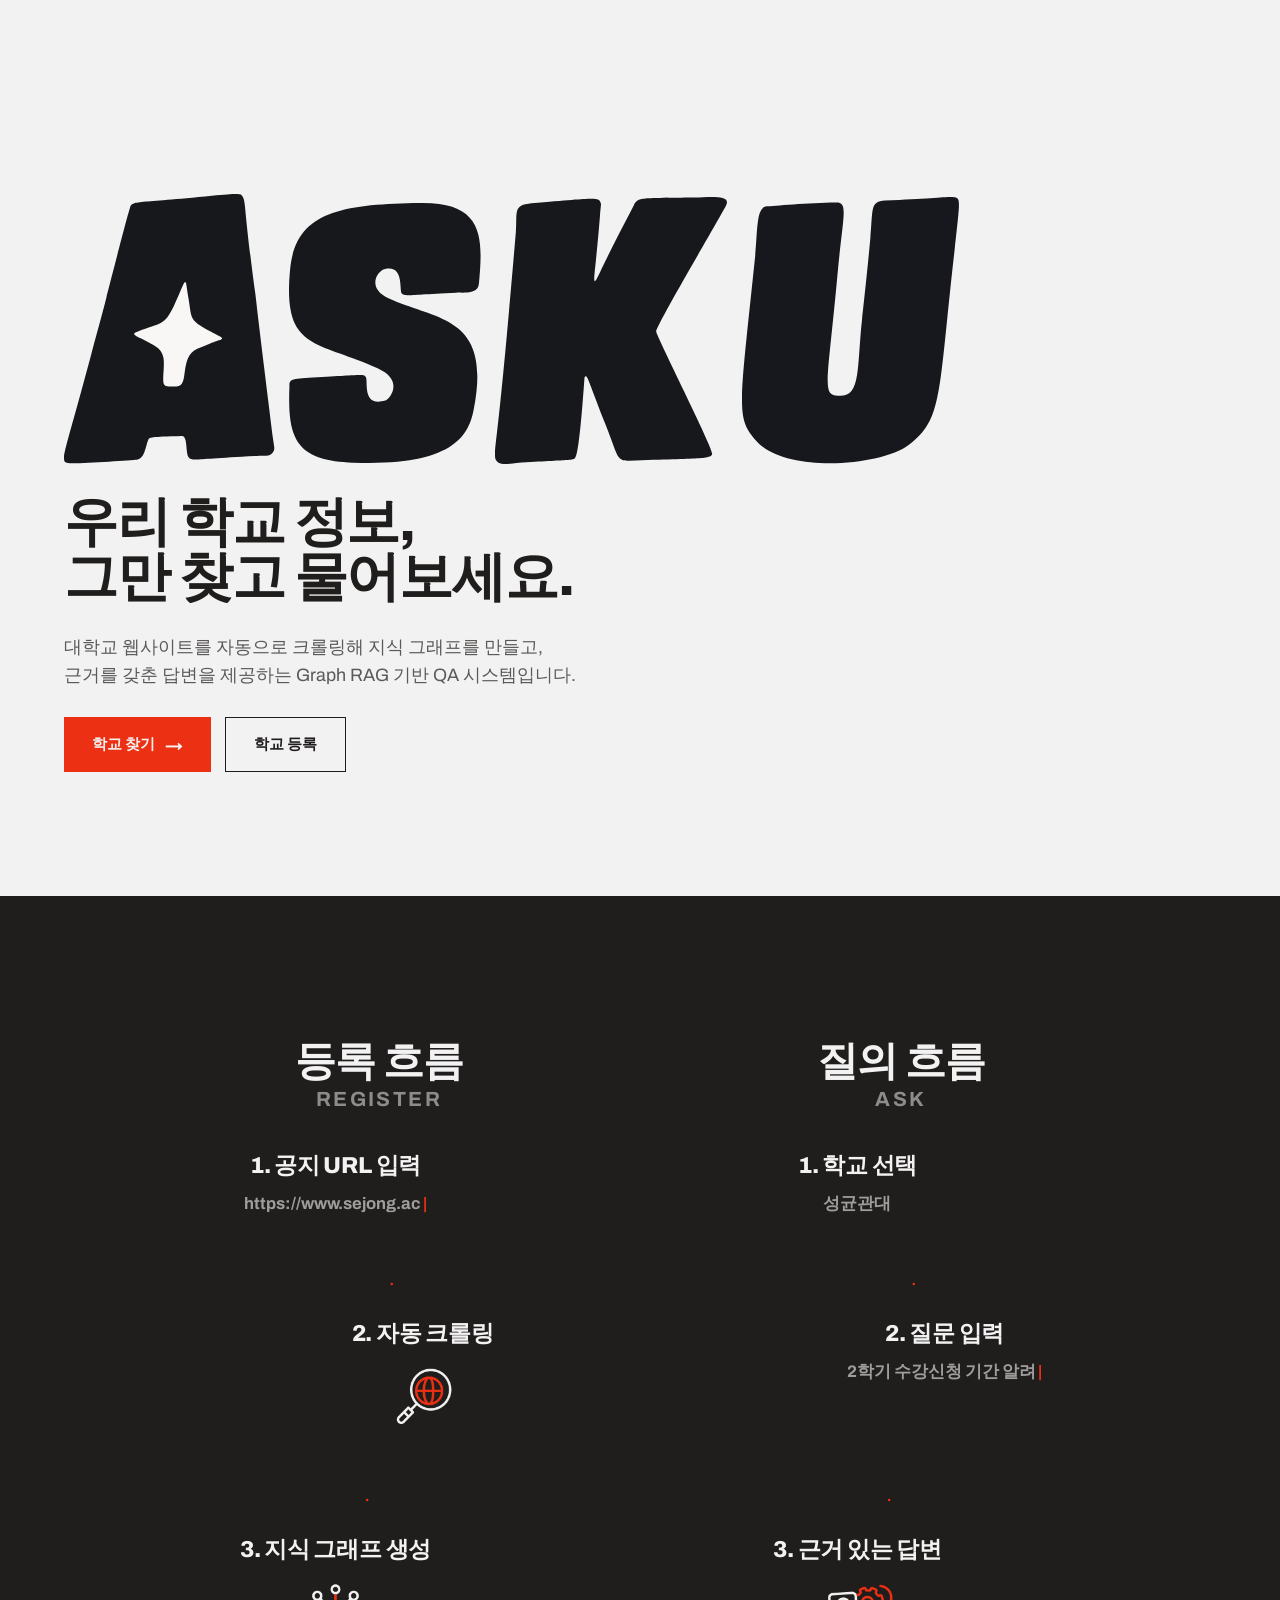
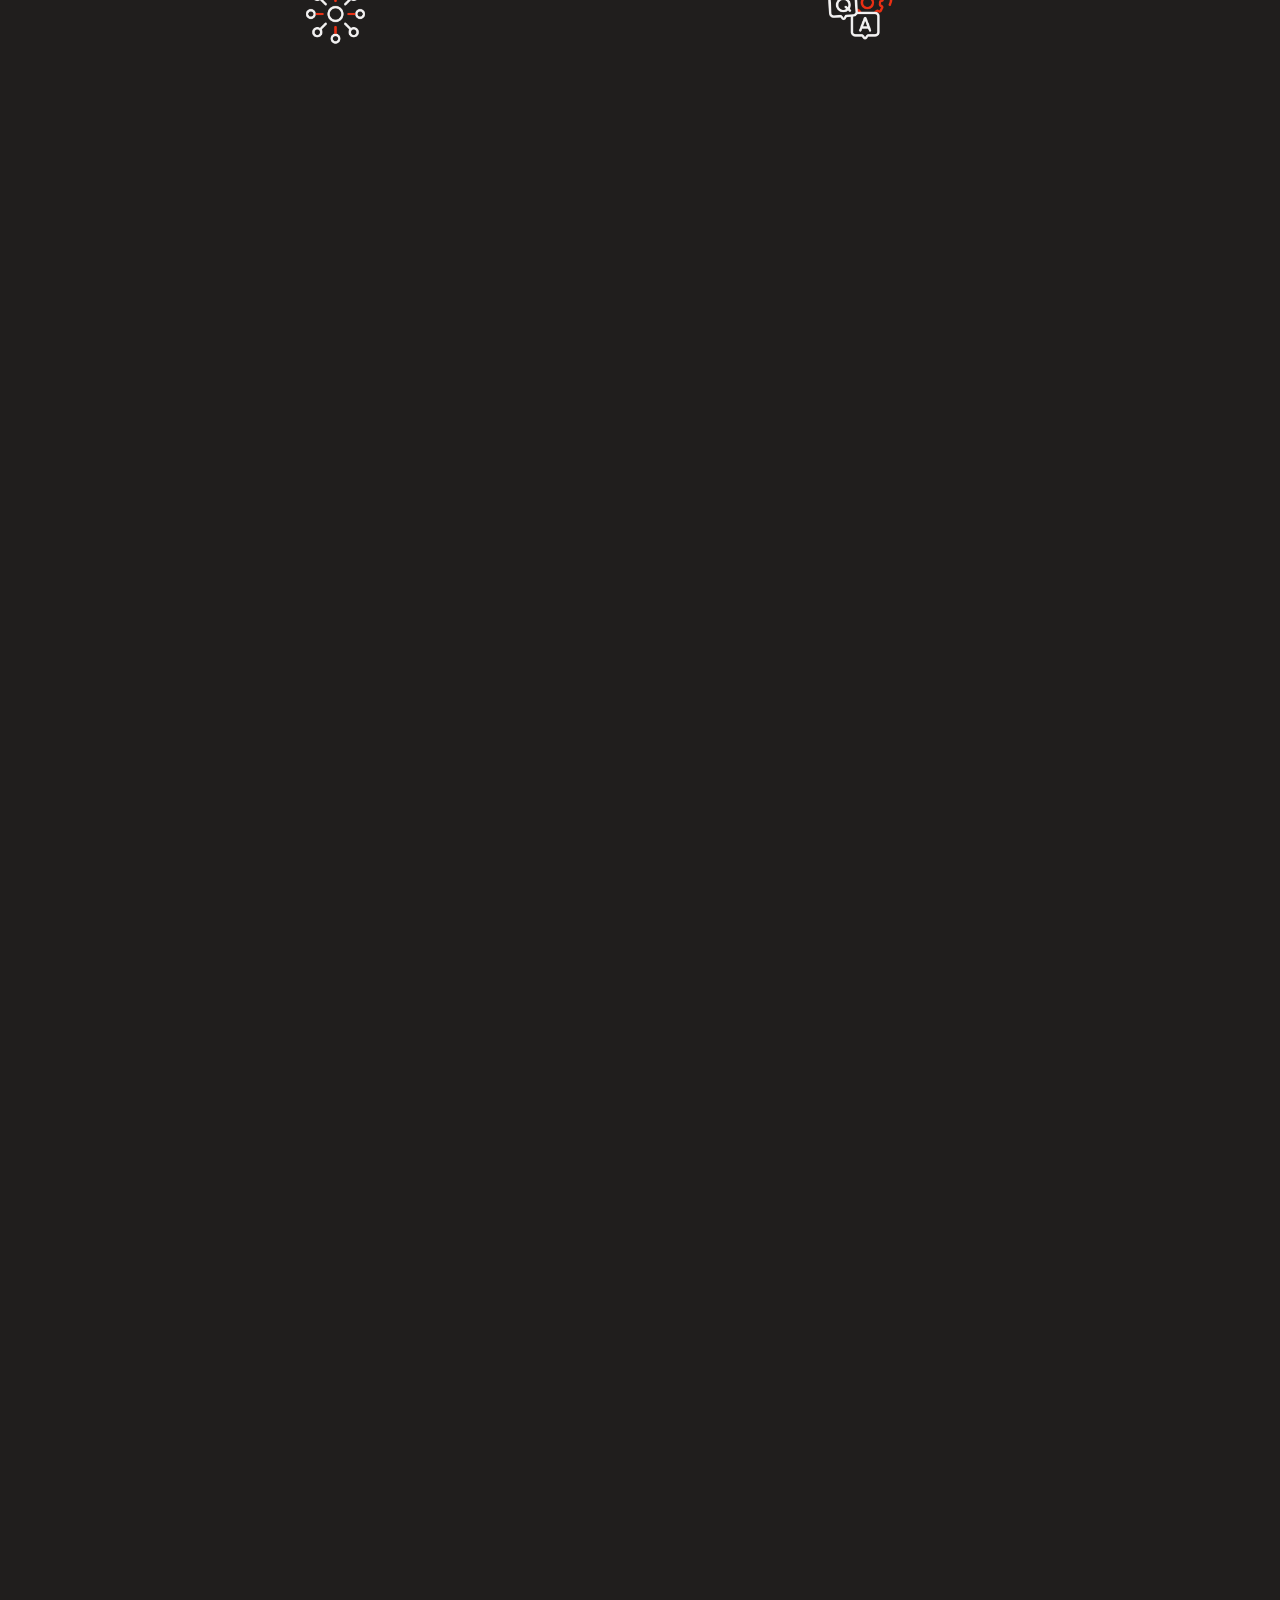
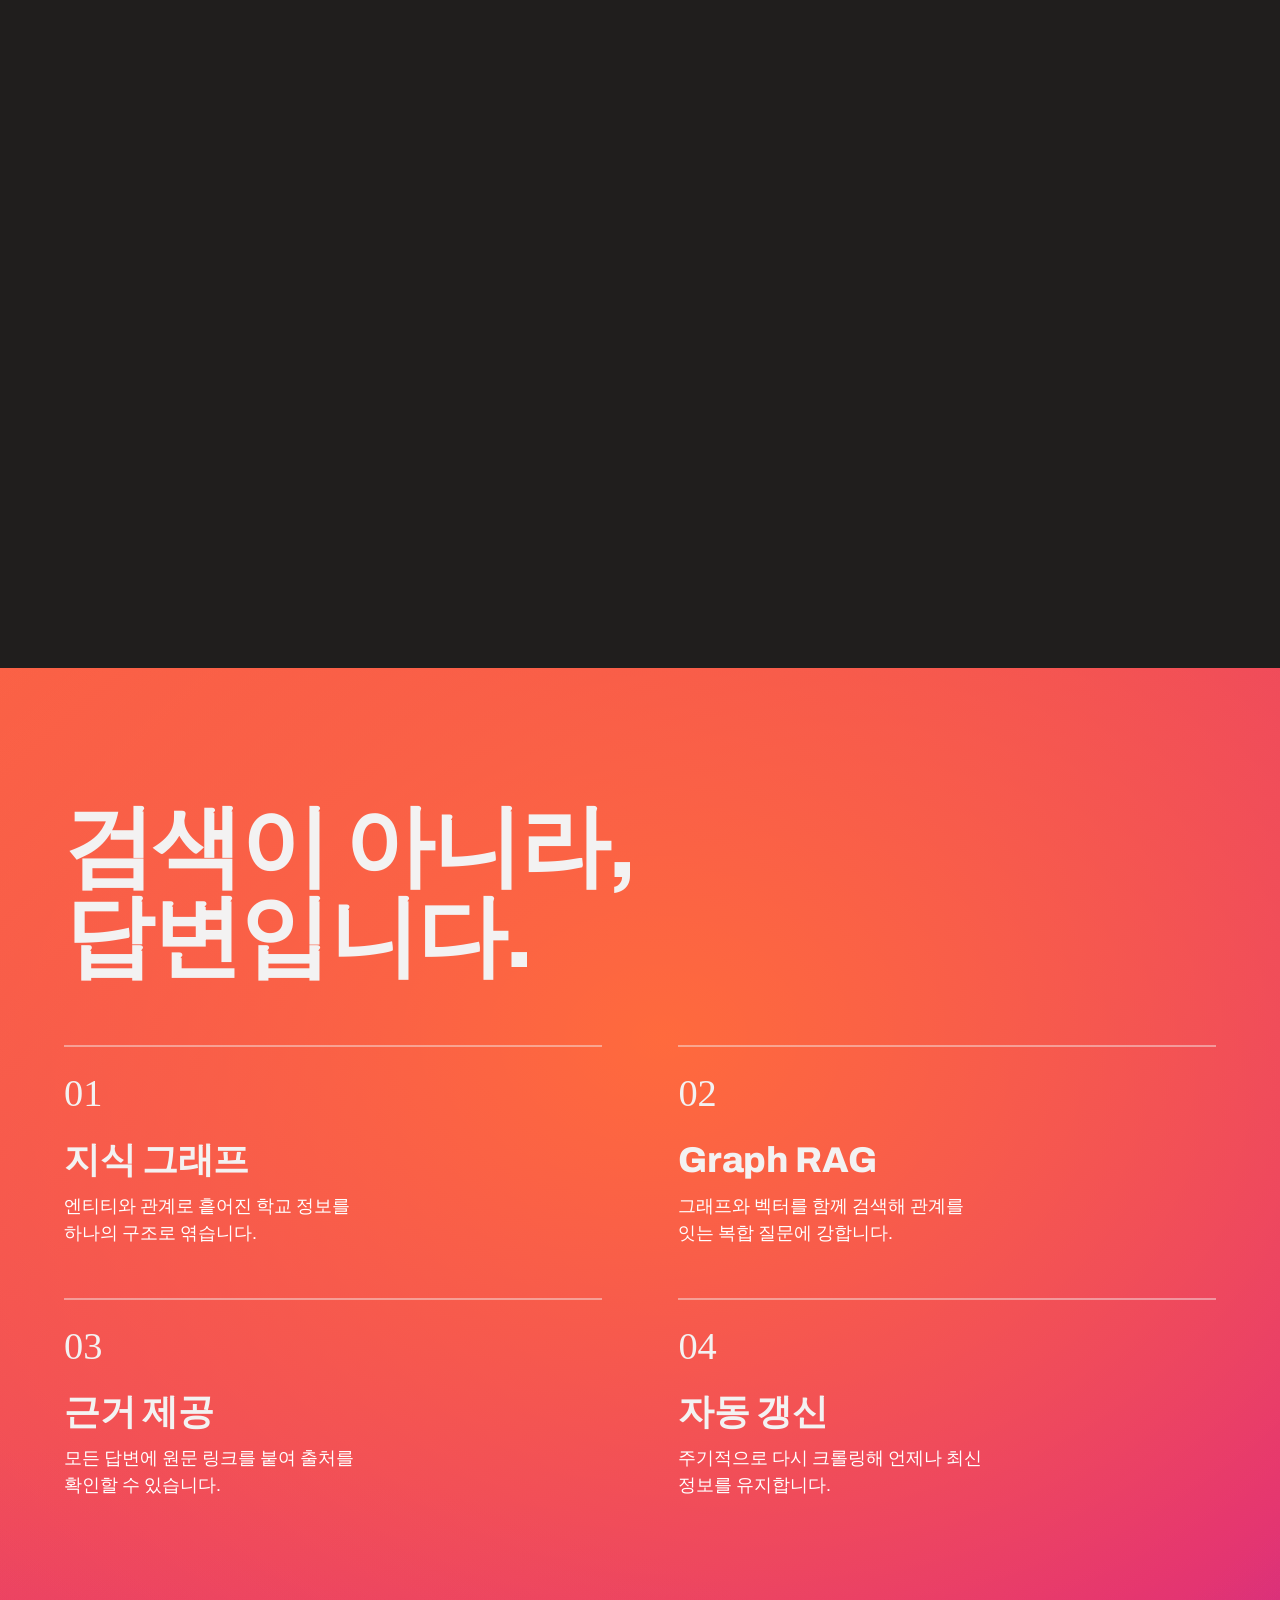
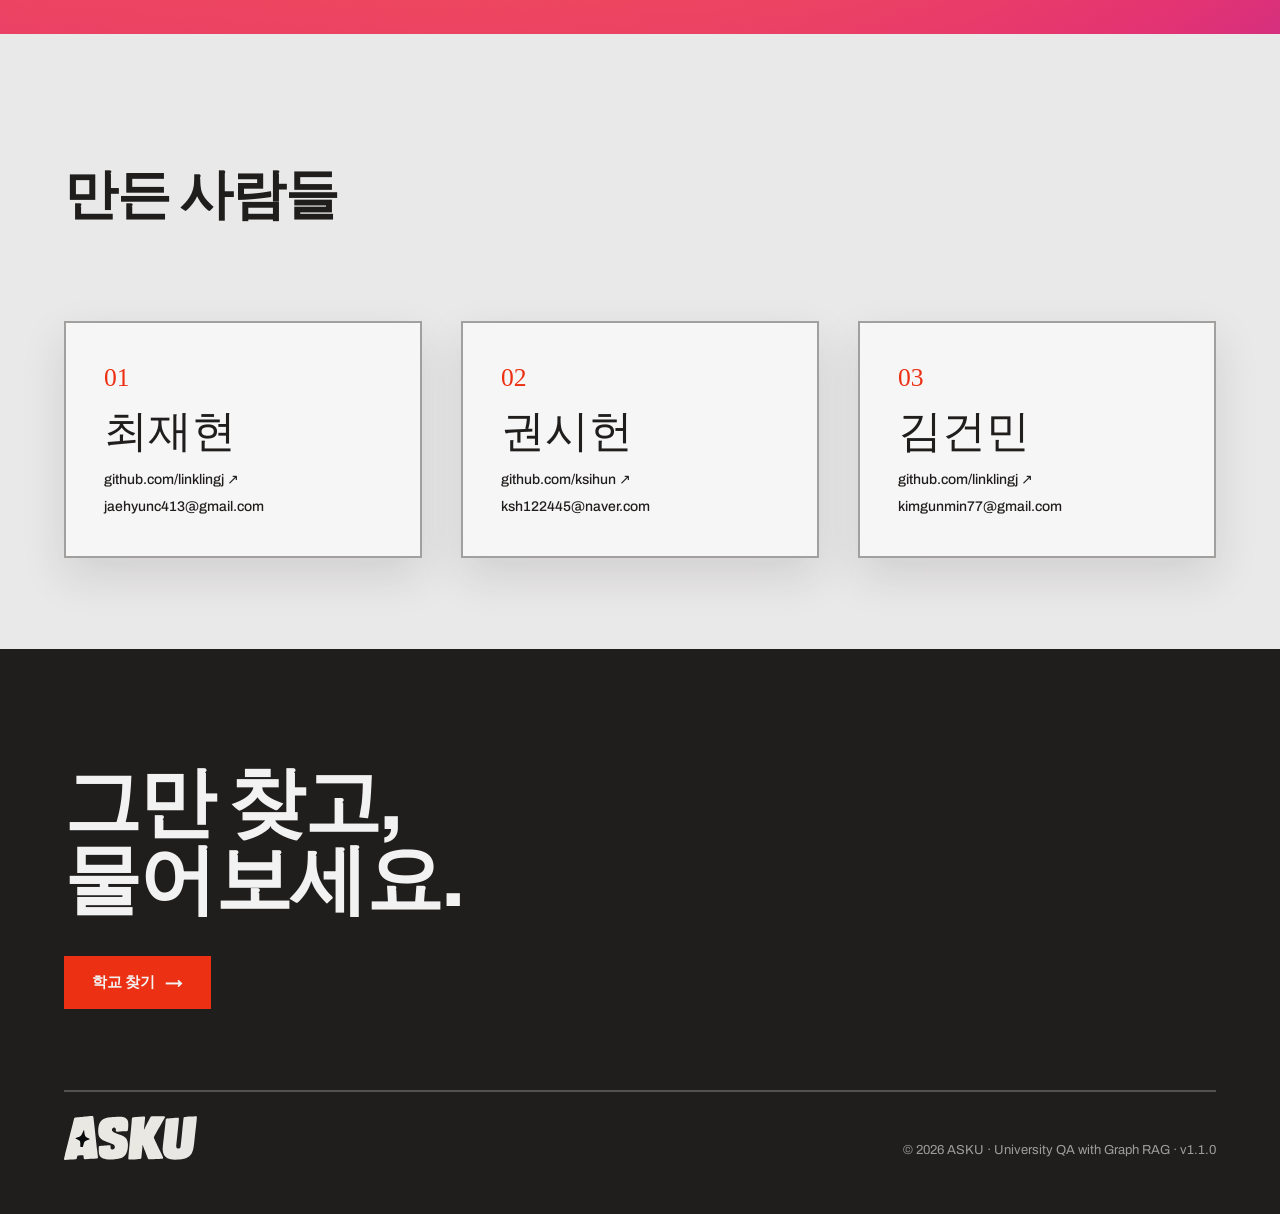
==== frontend/src/index.html @ 9ec3c877 "chore: footer에 버전 정보 추가" ====
<!doctype html>
<html lang="ko">
<head>
<meta charset="utf-8">
<meta name="viewport" content="width=device-width, initial-scale=1">
<title>ASKU — 우리 학교 정보, 그만 찾고 물어보세요</title>
<link rel="icon" type="image/svg+xml" href="assets/logo_A.svg">
<link rel="stylesheet" href="_ds/modernist-c94de0c9-726d-442a-9bb3-d3b24f39b8cb/styles.css">
<script src="api.js"></script>
<style>
@font-face { font-family:"Hostero"; src:url("uploads/HosteroRegular-e9RAe.ttf") format("truetype"); font-display:swap; }
body { margin:0; background:#f3f2f2; }
a { color:var(--asku-accent,#ec3013); text-decoration:none; }
a:hover { color:var(--asku-accent,#ec3013); }
/* overflow-x:hidden 은 스크롤 컨테이너를 만들어 흐름 섹션의 position:sticky 를 깨뜨린다 → clip 사용 */
#asku-root { --asku-accent:#ec3013; font-family:var(--font-body); overflow-x:clip; }
[data-navbar]{ color:#201e1d; transition:color .5s cubic-bezier(.16,1,.3,1); }
[data-navbar][data-theme="light"]{ color:#f3f2f2; }
[data-reveal]{ opacity:0; transform:translateY(40px); transition:opacity .95s cubic-bezier(.16,1,.3,1), transform .95s cubic-bezier(.16,1,.3,1); }
[data-reveal].vis{ opacity:1; transform:none; }
.rise{ display:inline-block; transform:translateY(118%); transition:transform 1.05s cubic-bezier(.16,1,.3,1); }
.rise.vis{ transform:translateY(0); }
/* 히어로 인트로: 로고 글자가 크게 튀어 오르고(overshoot), 다 오른 뒤에야 나머지가 순서대로 나온다.
   padding/margin 은 overshoot 로 위로 튀는 만큼의 여유 — 없으면 윗부분이 잘린다. */
.hero-letter{ display:inline-flex; overflow:hidden; vertical-align:bottom; padding-top:26px; margin-top:-26px; }
.hero-logo .rise{ transform:translateY(132%); transition-duration:1.25s; transition-timing-function:cubic-bezier(.2,1.3,.32,1); }
.hero-logo .rise.vis{ transform:none; } /* .rise.vis 와 특이도가 같아 이 쪽에도 도착 상태를 적어 줘야 한다 */
.hero-line{ display:block; overflow:hidden; white-space:pre; }
.hero-line .rise{ transition-duration:.5s; }
.nav-fade{ opacity:0; transition:opacity .7s ease, color .5s cubic-bezier(.16,1,.3,1); }
.nav-fade.in{ opacity:1; }
/* 로고 글자 SVG: 원본은 밑선이 맞춰진 상태로 잘려 있어, 높이만 원본 비율(--lh/235)대로 주면 정렬이 그대로 산다. */
/* 네 글자 가로합 ≈ 높이×3.24 라, 좁은 화면에선 하한(88px)이 아니라 24vw 가 이기게 둬야 가로가 안 넘친다. */
.hero-logo{ --logo-h:clamp(64px,min(24vw,30vh),340px); }
.hero-logo img{ display:block; width:auto; height:calc(var(--logo-h) * var(--lh) / 235); }
/* 어두운 배경(네비 light 테마·푸터) 위에서는 잉크색을 반전시켜 쓴다. */
[data-navbar][data-theme="light"] .logo-ink, .logo-ink[data-invert]{ filter:invert(1); }

/* ── 사용 흐름(핀 고정 + 순차 등장) ───────────────────────────────────── */
#flow{ position:relative; background:#201e1d; color:#f3f2f2; }
.flow-pin{ position:sticky; top:0; min-height:100svh; display:flex; align-items:center; justify-content:center;
  padding:clamp(70px,10vh,110px) clamp(20px,5vw,72px); }
/* 2열 × 6행: 좌우 단계가 같은 행을 공유해 라벨·화살표 높이가 자동으로 맞는다. */
.flow-grid{ --sx:clamp(16px,3.4vw,54px); /* S 자 좌우 진폭 */
  width:100%; max-width:980px; display:grid; grid-template-columns:1fr 1fr;
  column-gap:clamp(24px,5vw,80px); row-gap:clamp(10px,1.8vh,20px); justify-items:center; align-items:center; }
.flow-head{ margin:0 0 clamp(14px,2.4vh,28px); font-family:var(--font-heading); font-weight:800; letter-spacing:-.02em;
  line-height:1.08; font-size:clamp(24px,3.2vw,42px); text-align:center; }
.flow-head span{ display:block; margin-top:4px; font-size:.5em; font-weight:700; letter-spacing:.12em; text-transform:uppercase;
  color:color-mix(in srgb,#f3f2f2 52%,transparent); }
/* align-self:start — 같은 행의 좌우 단계가 아이콘 높이 차이와 무관하게 라벨 줄부터 맞도록.
   좌·우로 번갈아 밀어 흐름이 S 자를 그리게 한다(translate 속성이라 등장 애니메이션의 transform 과 안 겹침). */
.flow-step{ align-self:start; display:flex; flex-direction:column; align-items:center; text-align:center; gap:8px; }
.flow-step[data-x="-"]{ translate:calc(-1 * var(--sx)) 0; }
.flow-step[data-x="+"]{ translate:var(--sx) 0; }
.flow-arrow.back{ scale:-1 1; } /* 되돌아오는 구간은 곡선을 좌우 반전 */
.flow-label{ font-family:var(--font-heading); font-weight:800; letter-spacing:-.01em; font-size:clamp(16px,1.8vw,24px); }
.flow-demo{ min-height:1.7em; font-size:clamp(13px,1.3vw,17px); font-weight:700;
  color:color-mix(in srgb,#f3f2f2 60%,transparent); word-break:break-all; }
/* 타이핑 캐럿 — 타이핑이 끝나면 .done 으로 멈춘다. */
.type::after{ content:"|"; margin-left:2px; color:var(--asku-accent,#ec3013); animation:caret 1s step-end infinite; }
.type.done::after{ content:none; }
@keyframes caret{ 50%{ opacity:0; } }
.flow-icon{ display:block; width:clamp(56px,6vw,84px); height:auto; }
.flow-arrow{ width:clamp(30px,3.2vw,44px); height:auto; }
.flow-arrow .draw{ stroke-dasharray:1; stroke-dashoffset:1; transition:stroke-dashoffset .7s cubic-bezier(.65,0,.35,1); }
.flow-arrow.on .draw{ stroke-dashoffset:0; }
#flow [data-seq]{ opacity:0; transform:translateY(20px); transition:opacity .5s cubic-bezier(.16,1,.3,1), transform .5s cubic-bezier(.16,1,.3,1); }
#flow [data-seq].on{ opacity:1; transform:none; }
#asku-root[data-grid="on"]::after{ content:""; position:fixed; inset:0; z-index:60; pointer-events:none; background:repeating-linear-gradient(90deg, transparent 0, transparent calc((100% - 11px) / 12), color-mix(in srgb, var(--asku-accent,#ec3013) 18%, transparent) calc((100% - 11px) / 12), color-mix(in srgb, var(--asku-accent,#ec3013) 18%, transparent) calc((100% - 11px) / 12 + 1px)); }
#asku-root a[href="register.html"]{ white-space:nowrap; }
/* "검색이 아니라, 답변입니다." — 문장 뜻대로 움직인다: 검색은 줄이 그어져 지워지고,
   답변은 흰 블록이 왼→오른쪽으로 쓸고 지나가며 그 자리를 강조색 글자로 바꾼다.
   트리거는 h2 의 [data-reveal].vis 를 그대로 쓴다(JS 추가 없음). */
.why-strike{ position:relative; display:inline-block; transition:opacity .5s ease .3s; }
.why-strike::after{ content:""; position:absolute; left:-.05em; right:-.05em; top:.55em; height:.07em; background:currentColor; transform:scaleX(0); transform-origin:left; transition:transform .5s cubic-bezier(.16,1,.3,1) .3s; }
[data-reveal].vis .why-strike{ opacity:.42; }
[data-reveal].vis .why-strike::after{ transform:scaleX(1); }
/* ::before 는 원래 글자를 덮는 흰 블록, ::after 는 그 위에 같은 글자를 강조색으로 다시 그린 층.
   둘의 진행을 맞춰야 블록이 지나간 만큼만 색이 바뀐 것처럼 보인다. */
.why-hl{ position:relative; display:inline-block; }
.why-hl::before{ content:""; position:absolute; inset:-.05em -.1em; background:#f3f2f2; transform:scaleX(0); transform-origin:left; transition:transform .6s cubic-bezier(.16,1,.3,1) .85s; }
.why-hl::after{ content:attr(data-word); position:absolute; left:0; top:0; color:var(--asku-accent,#ec3013); clip-path:inset(0 100% 0 0); transition:clip-path .6s cubic-bezier(.16,1,.3,1) .85s; }
[data-reveal].vis .why-hl::before{ transform:scaleX(1); }
[data-reveal].vis .why-hl::after{ clip-path:inset(0 -.1em 0 0); }
@keyframes whyDrift{ 0%{ background-position:0% 50%; } 100%{ background-position:100% 50%; } }
@keyframes marquee{ 0%{ transform:translateX(-50%); } 100%{ transform:translateX(0); } }
.mq-track:hover{ animation-play-state:paused; }
@keyframes devFloat{ 0%,100%{ transform:translateY(0); } 50%{ transform:translateY(-14px); } }
.dev-card{ animation:devFloat 6s ease-in-out infinite; will-change:transform; }
/* 카드는 이미 transform 으로 떠다니는 중이라(애니메이션이 트랜지션을 이긴다) 등장은 translate 속성으로 준다. */
.dev-card[data-reveal]{ transform:none; translate:0 44px; transition:opacity .8s cubic-bezier(.16,1,.3,1), translate .8s cubic-bezier(.16,1,.3,1); }
.dev-card[data-reveal].vis{ translate:0 0; }
.dev-card:nth-child(2){ animation-delay:-2s; }
.dev-card:nth-child(3){ animation-delay:-4s; }
@media (prefers-reduced-motion: reduce){ [data-reveal],.rise,#flow [data-seq]{ transition:none; opacity:1; transform:none; } .flow-arrow .draw{ transition:none; stroke-dashoffset:0; } .type::after{ animation:none; } .why-bg{ animation:none !important; } .mq-track{ animation:none !important; } .dev-card{ animation:none !important; } .why-strike,.why-strike::after,.why-hl::before,.why-hl::after{ transition:none; } }
@media (max-width:820px){ .feat-grid{ grid-template-columns:1fr !important; } .flow-grid{ grid-template-columns:1fr; } .flow-pin{ position:static; min-height:0; } }
@media (max-width:680px){ .dev-grid{ grid-template-columns:1fr !important; } }
</style>
</head>
<body>
<div id="asku-root" data-grid="off">

  <nav data-navbar data-theme="dark" class="nav-fade" style="position:sticky; top:0; z-index:50; display:flex; align-items:center; justify-content:space-between; padding:20px clamp(20px,5vw,72px); mix-blend-mode:normal;">
    <a href="#" style="display:flex; align-items:center; color:inherit;"><img class="logo-ink" src="assets/logo_full.svg" alt="ASKU" style="display:block; height:30px; width:auto;"></a>
    <div class="nav-links" style="display:flex; align-items:center; gap:clamp(16px,2vw,34px);">
      <a href="admin.html" style="color:inherit;font-weight:600;font-size:13px;">관리자 설정</a>
    </div>
  </nav>

  <section id="top" data-nav="dark" style="background:#f3f2f2; color:#201e1d; padding:clamp(24px,4vh,56px) clamp(20px,5vw,72px); min-height:calc(100svh - 74px); display:flex; flex-direction:column; justify-content:center;">
    <h1 class="hero-logo" aria-label="ASKU" style="margin:0; display:flex; align-items:flex-end; gap:clamp(6px,1.1vw,22px);">
      <span class="hero-letter"><img class="rise" src="assets/logo_A.svg" alt="" style="--lh:235; transition-delay:.12s"></span><span class="hero-letter"><img class="rise" src="assets/logo_S.svg" alt="" style="--lh:227; transition-delay:.42s"></span><span class="hero-letter"><img class="rise" src="assets/logo_K.svg" alt="" style="--lh:232; transition-delay:.72s"></span><span class="hero-letter"><img class="rise" src="assets/logo_U.svg" alt="" style="--lh:232; transition-delay:1.02s"></span>
    </h1>
    <div style="margin-top:clamp(20px,3.5vh,44px); font-family:var(--font-heading); font-weight:800; line-height:1.02; letter-spacing:-.02em; font-size:clamp(26px,min(5vw,6vh),60px);">
      <span class="hero-line"><span class="split">우리 학교 정보,</span></span>
      <span class="hero-line"><span class="split">그만 찾고 물어보세요.</span></span>
    </div>
    <p id="hero-desc" data-reveal style="max-width:54ch; margin:clamp(18px,3vh,34px) 0 0; font-size:clamp(16px,1.4vw,20px); line-height:1.6; color:color-mix(in srgb,#201e1d 72%,transparent);">대학교 웹사이트를 자동으로 크롤링해 지식 그래프를 만들고,<br>근거를 갖춘 답변을 제공하는 Graph RAG 기반 QA 시스템입니다.</p>
    <div id="hero-cta" data-reveal style="display:flex; gap:14px; flex-wrap:wrap; margin-top:clamp(20px,3vh,34px);">
      <a href="find.html" class="btn-accent" style="display:inline-flex; align-items:center; gap:10px; background:var(--asku-accent,#ec3013); color:#f3f2f2; font-family:var(--font-heading); font-weight:800; font-size:15px; padding:15px 28px;">학교 찾기 <span style="font-size:18px; line-height:1;">→</span></a>
      <a href="register.html" class="btn-ink" style="display:inline-flex; align-items:center; gap:10px; border:1.5px solid #201e1d; color:#201e1d; font-family:var(--font-heading); font-weight:800; font-size:15px; padding:15px 28px;">학교 등록</a>
    </div>
  </section>

  <!-- 사용 흐름: 스크롤에 고정(sticky)된 채 요소가 순서대로 등장하고, 다 나오면 다시 아래로 흐른다.
       2열 × 6행 그리드라 좌우 단계가 같은 행에서 자동으로 정렬된다. -->
  <section id="flow" data-nav="light">
    <div class="flow-pin">
      <div class="flow-grid">
        <h2 class="flow-head" data-seq="0" style="grid-area:1/1">등록 흐름<span>Register</span></h2>
        <div class="flow-step" data-x="-" data-seq="1" style="grid-area:2/1"><div class="flow-label">1. 공지 URL 입력</div><div class="flow-demo"><span class="type" data-texts="https://www.sejong.ac.kr|https://www.snu.ac.kr|https://www.korea.ac.kr|https://www.yonsei.ac.kr"></span></div></div>
        <svg class="flow-arrow" data-seq="2" viewBox="0 0 40 62" fill="none" stroke="var(--asku-accent,#ec3013)" stroke-width="2.4" stroke-linecap="round" stroke-linejoin="round" aria-hidden="true" style="grid-area:3/1"><path class="draw" d="M8 5 C8 26 32 28 32 47" pathLength="1"></path><path class="draw" d="M25.5 40.5 L32 48 L38.5 40.5" pathLength="1" style="transition-delay:.28s"></path></svg>
        <div class="flow-step" data-x="+" data-seq="3" style="grid-area:4/1"><div class="flow-label">2. 자동 크롤링</div><img class="flow-icon" src="assets/search.gif" alt="" loading="lazy"></div>
        <svg class="flow-arrow back" data-seq="4" viewBox="0 0 40 62" fill="none" stroke="var(--asku-accent,#ec3013)" stroke-width="2.4" stroke-linecap="round" stroke-linejoin="round" aria-hidden="true" style="grid-area:5/1"><path class="draw" d="M8 5 C8 26 32 28 32 47" pathLength="1"></path><path class="draw" d="M25.5 40.5 L32 48 L38.5 40.5" pathLength="1" style="transition-delay:.28s"></path></svg>
        <div class="flow-step" data-x="-" data-seq="5" style="grid-area:6/1"><div class="flow-label">3. 지식 그래프 생성</div><img class="flow-icon" src="assets/connection.gif" alt="" loading="lazy"></div>
        <h2 class="flow-head" data-seq="6" style="grid-area:1/2">질의 흐름<span>Ask</span></h2>
        <div class="flow-step" data-x="-" data-seq="7" style="grid-area:2/2"><div class="flow-label">1. 학교 선택</div><div class="flow-demo"><span class="slot" data-pool="세종대,고려대,연세대,한양대,서울대,성균관대"></span></div></div>
        <svg class="flow-arrow" data-seq="8" viewBox="0 0 40 62" fill="none" stroke="var(--asku-accent,#ec3013)" stroke-width="2.4" stroke-linecap="round" stroke-linejoin="round" aria-hidden="true" style="grid-area:3/2"><path class="draw" d="M8 5 C8 26 32 28 32 47" pathLength="1"></path><path class="draw" d="M25.5 40.5 L32 48 L38.5 40.5" pathLength="1" style="transition-delay:.28s"></path></svg>
        <div class="flow-step" data-x="+" data-seq="9" style="grid-area:4/2"><div class="flow-label">2. 질문 입력</div><div class="flow-demo"><span class="type" data-texts="2학기 수강신청 기간 알려줘|졸업요건이 어떻게 되나요?|장학금 신청은 어디서 해?|기숙사 신청 일정 알려줘"></span></div></div>
        <svg class="flow-arrow back" data-seq="10" viewBox="0 0 40 62" fill="none" stroke="var(--asku-accent,#ec3013)" stroke-width="2.4" stroke-linecap="round" stroke-linejoin="round" aria-hidden="true" style="grid-area:5/2"><path class="draw" d="M8 5 C8 26 32 28 32 47" pathLength="1"></path><path class="draw" d="M25.5 40.5 L32 48 L38.5 40.5" pathLength="1" style="transition-delay:.28s"></path></svg>
        <div class="flow-step" data-x="-" data-seq="11" style="grid-area:6/2"><div class="flow-label">3. 근거 있는 답변</div><img class="flow-icon" src="assets/strategic-consulting.gif" alt="" loading="lazy"></div>
      </div>
    </div>
  </section>

  <section id="why" data-nav="light" style="background:var(--asku-accent,#ec3013); color:#f3f2f2; padding:clamp(90px,15vh,160px) clamp(20px,5vw,72px); position:relative; overflow:hidden;">
    <div class="why-bg" aria-hidden="true" style="position:absolute; inset:-20%; z-index:0; --wx:32%; --wy:26%; background:radial-gradient(60% 60% at var(--wx) var(--wy), var(--g1,#ff6a3d) 0%, transparent 60%), radial-gradient(78% 78% at 84% 82%, var(--g3,#8f2fb0) 0%, transparent 58%), radial-gradient(72% 72% at 12% 88%, var(--g2,#e12d78) 0%, transparent 60%), linear-gradient(140deg, var(--g1,#ff6a3d) 0%, var(--g2,#e12d78) 50%, var(--g3,#8f2fb0) 100%); background-size:160% 160%; animation:whyDrift 22s ease-in-out infinite alternate; transition:transform .3s ease-out; will-change:transform, background-position;"></div>
    <div class="why-inner" style="position:relative; z-index:1;">
    <h2 data-reveal style="transition-delay:.08s; margin:0 0 clamp(48px,7vh,90px); font-family:var(--font-heading); font-weight:800; letter-spacing:-.02em; line-height:1.0; font-size:clamp(38px,7vw,96px);"><span class="why-strike">검색</span>이 아니라,<br><span class="why-hl" data-word="답변">답변</span>입니다.</h2>
    <div class="feat-grid" style="display:grid; grid-template-columns:1fr 1fr; gap:clamp(28px,4vw,64px) clamp(40px,6vw,96px);">
      <div data-reveal style="border-top:2px solid color-mix(in srgb,#f3f2f2 45%,transparent); padding-top:20px;"><div style="font-family:'Hostero'; font-size:clamp(28px,3vw,40px);">01</div><h3 style="font-size:clamp(24px,2.8vw,40px); font-weight:800; letter-spacing:-.01em; margin:14px 0 12px;">지식 그래프</h3><p style="margin:0; font-size:clamp(16px,1.4vw,20px); line-height:1.5; color:#fff; max-width:32ch;">엔티티와 관계로 흩어진 학교 정보를 하나의 구조로 엮습니다.</p></div>
      <div data-reveal style="transition-delay:.08s; border-top:2px solid color-mix(in srgb,#f3f2f2 45%,transparent); padding-top:20px;"><div style="font-family:'Hostero'; font-size:clamp(28px,3vw,40px);">02</div><h3 style="font-size:clamp(24px,2.8vw,40px); font-weight:800; letter-spacing:-.01em; margin:14px 0 12px;">Graph RAG</h3><p style="margin:0; font-size:clamp(16px,1.4vw,20px); line-height:1.5; color:#fff; max-width:32ch;">그래프와 벡터를 함께 검색해 관계를 잇는 복합 질문에 강합니다.</p></div>
      <div data-reveal style="transition-delay:.16s; border-top:2px solid color-mix(in srgb,#f3f2f2 45%,transparent); padding-top:20px;"><div style="font-family:'Hostero'; font-size:clamp(28px,3vw,40px);">03</div><h3 style="font-size:clamp(24px,2.8vw,40px); font-weight:800; letter-spacing:-.01em; margin:14px 0 12px;">근거 제공</h3><p style="margin:0; font-size:clamp(16px,1.4vw,20px); line-height:1.5; color:#fff; max-width:32ch;">모든 답변에 원문 링크를 붙여 출처를 확인할 수 있습니다.</p></div>
      <div data-reveal style="transition-delay:.24s; border-top:2px solid color-mix(in srgb,#f3f2f2 45%,transparent); padding-top:20px;"><div style="font-family:'Hostero'; font-size:clamp(28px,3vw,40px);">04</div><h3 style="font-size:clamp(24px,2.8vw,40px); font-weight:800; letter-spacing:-.01em; margin:14px 0 12px;">자동 갱신</h3><p style="margin:0; font-size:clamp(16px,1.4vw,20px); line-height:1.5; color:#fff; max-width:32ch;">주기적으로 다시 크롤링해 언제나 최신 정보를 유지합니다.</p></div>
    </div>
    </div>
  </section>

  <section id="schools" data-nav="light" style="background:#201e1d; color:#f3f2f2; padding:clamp(90px,15vh,160px) 0; overflow:hidden; display:none;">
    <div style="padding:0 clamp(20px,5vw,72px);">
      <h2 data-reveal style="transition-delay:.08s; margin:0; font-family:var(--font-heading); font-weight:800; letter-spacing:-.02em; line-height:1.02; font-size:clamp(30px,5.2vw,70px);">이미 <span id="cov-count" style="color:var(--asku-accent,#ec3013); font-size:1.4em; line-height:1; font-variant-numeric:tabular-nums;">0개</span> 대학 등록</h2>
      <p data-reveal style="transition-delay:.16s; margin:clamp(20px,3vh,28px) 0 0; max-width:48ch; font-size:clamp(16px,1.4vw,20px); line-height:1.6; color:color-mix(in srgb,#f3f2f2 74%,transparent);">새로운 학교도 공지 URL 하나면 바로 추가됩니다.</p>
    </div>
    <div data-reveal style="transition-delay:.24s; margin-top:clamp(48px,8vh,88px); -webkit-mask-image:linear-gradient(90deg,transparent 0,#000 7%,#000 93%,transparent 100%); mask-image:linear-gradient(90deg,transparent 0,#000 7%,#000 93%,transparent 100%);">
      <div class="mq-track" id="cov-track" style="display:flex; align-items:center; gap:clamp(28px,4vw,60px); width:max-content; animation:marquee 34s linear infinite;"></div>
    </div>
  </section>

  <section id="developers" data-nav="dark" style="background:#eae9e9; color:#201e1d; padding:clamp(90px,15vh,160px) clamp(20px,5vw,72px);">
    <h2 data-reveal style="margin:0 0 clamp(40px,6vh,72px); font-family:var(--font-heading); font-weight:800; letter-spacing:-.02em; line-height:1.0; font-size:clamp(28px,4.2vw,56px);">만든 사람들</h2>

    <div class="dev-grid" style="display:grid; grid-template-columns:repeat(3,1fr); gap:clamp(20px,3vw,40px); align-items:stretch;">
      <div class="dev-card" data-reveal style="transition-delay:0s; display:flex; flex-direction:column; gap:14px; background:#f7f6f6; border:2px solid var(--color-divider); padding:clamp(24px,3vw,38px); box-shadow:0 18px 42px color-mix(in srgb,#201e1d 12%,transparent);">
        <span style="font-family:'Hostero'; font-size:clamp(20px,2vw,30px); color:var(--asku-accent,#ec3013);">01</span>
        <span style="font-family:'Hostero'; font-size:clamp(34px,3.4vw,52px); line-height:.92;">최재현</span>
        <span style="display:flex; flex-direction:column; gap:6px; align-items:flex-start; font-size:14px; font-weight:500; margin-top:auto;">
          <a href="https://github.com/linklingj" target="_blank" rel="noopener" style="color:#201e1d;" style-hover="color:var(--asku-accent,#ec3013)">github.com/linklingj ↗</a>
          <a href="mailto:jaehyunc413@gmail.com" style="color:#201e1d;" style-hover="color:var(--asku-accent,#ec3013)">jaehyunc413@gmail.com</a>
        </span>
      </div>
      <div class="dev-card" data-reveal style="transition-delay:.14s; display:flex; flex-direction:column; gap:14px; background:#f7f6f6; border:2px solid var(--color-divider); padding:clamp(24px,3vw,38px); box-shadow:0 18px 42px color-mix(in srgb,#201e1d 12%,transparent);">
        <span style="font-family:'Hostero'; font-size:clamp(20px,2vw,30px); color:var(--asku-accent,#ec3013);">02</span>
        <span style="font-family:'Hostero'; font-size:clamp(34px,3.4vw,52px); line-height:.92;">권시헌</span>
        <span style="display:flex; flex-direction:column; gap:6px; align-items:flex-start; font-size:14px; font-weight:500; margin-top:auto;">
          <a href="https://github.com/ksihun" target="_blank" rel="noopener" style="color:#201e1d;" style-hover="color:var(--asku-accent,#ec3013)">github.com/ksihun ↗</a>
          <a href="ksh122445@naver.com" style="color:#201e1d;" style-hover="color:var(--asku-accent,#ec3013)">ksh122445@naver.com</a>
        </span>
    </div>
      <div class="dev-card" data-reveal style="transition-delay:.28s; display:flex; flex-direction:column; gap:14px; background:#f7f6f6; border:2px solid var(--color-divider); padding:clamp(24px,3vw,38px); box-shadow:0 18px 42px color-mix(in srgb,#201e1d 12%,transparent);">
        <span style="font-family:'Hostero'; font-size:clamp(20px,2vw,30px); color:var(--asku-accent,#ec3013);">03</span>
        <span style="font-family:'Hostero'; font-size:clamp(34px,3.4vw,52px); line-height:.92;">김건민</span>
        <span style="display:flex; flex-direction:column; gap:6px; align-items:flex-start; font-size:14px; font-weight:500; margin-top:auto;">
          <a href="https://github.com/3lynk" target="_blank" rel="noopener" style="color:#201e1d;" style-hover="color:var(--asku-accent,#ec3013)">github.com/linklingj ↗</a>
          <a href="mailto:kimgunmin77@gmail.com" style="color:#201e1d;" style-hover="color:var(--asku-accent,#ec3013)">kimgunmin77@gmail.com</a>
        </span>
      </div>
    </div>
  </section>

  <footer data-nav="light" style="background:#201e1d; color:#f3f2f2; padding:clamp(80px,13vh,150px) clamp(20px,5vw,72px) clamp(40px,6vh,56px);">
    <div data-reveal style="font-family:var(--font-heading); font-weight:800; letter-spacing:-.02em; line-height:1.0; font-size:clamp(34px,6vw,82px); max-width:14ch;">그만 찾고,<br>물어보세요.</div>
    <div data-reveal style="transition-delay:.1s; margin-top:clamp(30px,4vh,44px);"><a href="find.html" class="btn-accent" style="display:inline-flex; align-items:center; gap:10px; background:var(--asku-accent,#ec3013); color:#f3f2f2; font-family:var(--font-heading); font-weight:800; font-size:15px; padding:15px 28px;">학교 찾기 <span style="font-size:18px; line-height:1;">→</span></a></div>
    <div style="display:flex; justify-content:space-between; align-items:flex-end; flex-wrap:wrap; gap:20px; margin-top:clamp(56px,9vh,96px); padding-top:24px; border-top:2px solid color-mix(in srgb,#f3f2f2 24%,transparent);">
      <img class="logo-ink" data-invert src="assets/logo_full.svg" alt="ASKU" style="display:block; height:clamp(26px,4vw,44px); width:auto;">
      <span style="font-size:13px; color:color-mix(in srgb,#f3f2f2 60%,transparent);">© 2026 ASKU · University QA with Graph RAG · v1.1.0</span>
    </div>
  </footer>

</div>
<script>
(function () {
  var root = document.getElementById('asku-root');
  if (!root) return;

  // style-hover="…" — support.js applied these on hover; replicate with base+hover merge.
  root.querySelectorAll('[style-hover]').forEach(function (el) {
    var base = el.getAttribute('style') || '';
    var hover = el.getAttribute('style-hover');
    el.addEventListener('pointerenter', function () { el.setAttribute('style', base + ';' + hover); });
    el.addEventListener('pointerleave', function () { el.setAttribute('style', base); });
  });

  var reduce = window.matchMedia && matchMedia('(prefers-reduced-motion: reduce)').matches;

  // ── 히어로 인트로 타임라인 ────────────────────────────────────────────
  // 로고 글자(마지막 글자가 1.02s 에 시작 + 1.25s) → 문장을 왼쪽부터 한 글자씩 → 설명 → 버튼.
  // 각 요소의 transition-delay 로만 순서를 만든다(타이머 체인 없음 → 되감아도 그대로 재생).
  var HERO_LOGO_END = 1.02 + 1.25;
  (function () {
    var t = HERO_LOGO_END + 0.15, STEP = 0.05;
    root.querySelectorAll('.hero-line .split').forEach(function (sp) {
      var frag = document.createDocumentFragment();
      Array.prototype.forEach.call(sp.textContent, function (ch) {
        var s = document.createElement('span');
        s.className = 'rise';
        s.textContent = ch;
        s.style.transitionDelay = t.toFixed(2) + 's';
        t += STEP;
        frag.appendChild(s);
      });
      sp.textContent = '';
      sp.appendChild(frag);
    });
    var desc = document.getElementById('hero-desc'), cta = document.getElementById('hero-cta');
    if (desc) desc.style.transitionDelay = (t + 0.2).toFixed(2) + 's';
    if (cta) cta.style.transitionDelay = (t + 0.55).toFixed(2) + 's';
    // 인트로 동안엔 내비도 숨긴다.
    var nav = root.querySelector('.nav-fade');
    if (nav) setTimeout(function () { nav.classList.add('in'); }, reduce ? 0 : HERO_LOGO_END * 1000);
  })();

  var els = root.querySelectorAll('[data-reveal],.rise');
  if (reduce || !('IntersectionObserver' in window)) {
    els.forEach(function (e) { e.classList.add('vis'); });
  } else {
    // .rise 는 translateY(118%) 로 제 위치에서 벗어나 있어 IO 대상이 되면 트리거를 못 넘음 → 안 움직이는 부모를 관찰한다.
    // 스크롤 위치에 따라 in/out 토글 → 내렸다 다시 올려도 재생된다. (unobserve 하면 1회만 재생)
    // 한 부모 안에 .rise 가 여럿일 수 있다(문장을 글자 단위로 쪼갠 히어로) → 목록으로 모아 전부 토글한다.
    var io = new IntersectionObserver(function (ents) {
      ents.forEach(function (en) {
        (en.target._revealTargets || [en.target]).forEach(function (t) { t.classList.toggle('vis', en.isIntersecting); });
      });
    }, { threshold: 0.12, rootMargin: '0px 0px -12% 0px' });
    els.forEach(function (e) {
      var obs = e;
      if (e.classList.contains('rise')) {
        obs = e.parentElement;
        (obs._revealTargets = obs._revealTargets || []).push(e);
      }
      io.observe(obs);
    });
  }

  var nav = root.querySelector('[data-navbar]');
  if (nav && 'IntersectionObserver' in window) {
    var navio = new IntersectionObserver(function (ents) {
      ents.forEach(function (en) { if (en.isIntersecting) nav.setAttribute('data-theme', en.target.getAttribute('data-nav')); });
    }, { rootMargin: '-70px 0px -100% 0px', threshold: 0 });
    root.querySelectorAll('[data-nav]').forEach(function (s) { navio.observe(s); });
  }

  // ── 사용 흐름: 섹션을 화면에 고정(sticky)한 채 스크롤 진행도로 요소를 하나씩 등장시킨다.
  // 스크롤 자체를 가로채지 않는다 — 섹션을 길게 만들고 sticky 로 붙여 두면 다 나온 뒤 자연스럽게 흘러간다.
  (function () {
    var sec = root.querySelector('#flow');
    if (!sec) return;
    var steps = [].slice.call(sec.querySelectorAll('[data-seq]'))
      .sort(function (a, b) { return a.dataset.seq - b.dataset.seq; });
    var PER_STEP = 0.34; // 요소 하나당 화면 높이의 34% 만큼 스크롤

    // 요소가 처음 보일 때 데모 시작. 이후로는 계속 돈다(타이핑·슬롯머신 모두 무한 반복).
    function activate(el) {
      if (el.dataset.played) return;
      el.dataset.played = '1';
      var typer = el.querySelector('.type');
      if (typer) return typeLoop(typer);
      var slot = el.querySelector('.slot');
      if (slot) return slotLoop(slot);
    }
    var pick = function (list, not) {
      if (list.length < 2) return list[0];
      var v; do { v = list[Math.floor(Math.random() * list.length)]; } while (v === not);
      return v;
    };
    // 쓰고 → 잠깐 두고 → 지우고 → 다음 문장. 문장은 목록에서 무작위로 고른다.
    function typeLoop(el) {
      var texts = (el.dataset.texts || '').split('|').filter(Boolean);
      if (!texts.length) return;
      if (reduce) { el.textContent = texts[0]; el.classList.add('done'); return; }
      var text = texts[0], i = 0;
      (function write() {
        el.textContent = text.slice(0, ++i);
        if (i < text.length) return setTimeout(write, 55);
        setTimeout(function erase() {
          el.textContent = text.slice(0, --i);
          if (i > 0) return setTimeout(erase, 24);
          text = pick(texts, text);
          setTimeout(write, 320);
        }, 1700);
      })();
    }
    // 목록을 빠르게 굴리다 감속해 한 곳에 멈추고, 잠시 뒤 다시 돈다.
    function slotLoop(el) {
      var pool = (el.dataset.pool || '').split(',').filter(Boolean);
      if (!pool.length) return;
      if (reduce) { el.textContent = pool[0]; return; }
      (function spin() {
        var landed = pick(pool, el.textContent), i = 0;
        var spins = pool.length * 2 + pool.indexOf(landed) + 1;
        (function step() {
          el.textContent = pool[i % pool.length];
          if (++i < spins) return setTimeout(step, 55 + Math.max(0, i - spins + 6) * 45); // 마지막 몇 칸만 감속
          el.textContent = landed;
          setTimeout(spin, 2000);
        })();
      })();
    }

    var pinned = false;
    function layout() {
      // 좁은 화면·모션 최소화에서는 고정하지 않고 전부 보여준다.
      pinned = window.innerWidth > 820 && !reduce;
      sec.style.height = pinned ? Math.round(window.innerHeight * (1 + steps.length * PER_STEP)) + 'px' : '';
      if (!pinned) steps.forEach(function (s) { s.classList.add('on'); activate(s); });
      onScroll();
    }
    function onScroll() {
      if (!pinned) return;
      var total = sec.offsetHeight - window.innerHeight;
      var p = total > 0 ? Math.min(1, Math.max(0, -sec.getBoundingClientRect().top / total)) : 0;
      // (N+1) 로 나눠 마지막 요소가 섹션 끝에 닿기 전에 나오게 한다.
      var shown = Math.floor(p * (steps.length + 1));
      steps.forEach(function (s, i) {
        var on = i < shown;
        s.classList.toggle('on', on);
        if (on) activate(s);
      });
    }
    window.addEventListener('scroll', onScroll, { passive: true });
    window.addEventListener('resize', layout);
    layout();
  })();

  // 슬롯머신 카운터: 1 → target 을 두 바퀴 굴린 뒤(나머지 연산으로 롤오버) 목표 숫자에 감속하며 안착.
  // 화면에 들어왔을 때 한 번만 돈다.
  function slotCount(el, target) {
    if (reduce || target < 2) { el.textContent = target + '개'; return; }
    var LOOPS = 2, span = target * LOOPS + (target - 1), dur = 1400, t0 = null;
    var run = function (t) {
      if (t0 === null) t0 = t;
      var p = Math.min(1, (t - t0) / dur);
      var v = Math.round(1 + span * (1 - Math.pow(1 - p, 3))); // ease-out cubic
      el.textContent = ((v - 1) % target + 1) + '개';
      if (p < 1) requestAnimationFrame(run);
      else el.textContent = target + '개';
    };
    if (!('IntersectionObserver' in window)) { requestAnimationFrame(run); return; }
    var once = new IntersectionObserver(function (ents) {
      if (!ents[0].isIntersecting) return;
      once.disconnect();
      requestAnimationFrame(run);
    }, { threshold: 0.6 });
    once.observe(el);
  }

  // 등록된 학교 섹션: 백엔드에서 실제 목록을 받아 채운다. 없거나 못 닿으면 섹션을 숨긴다(허위 노출 방지).
  (function () {
    var sec = root.querySelector('#schools'), track = root.querySelector('#cov-track'), count = root.querySelector('#cov-count');
    if (!sec || !track || !window.ASKU) return;
    ASKU.get('/schools').then(function (res) {
      var schools = (res && res.schools) || [];
      if (!schools.length) return; // 섹션은 display:none 유지
      count.textContent = schools.length + '개';
      slotCount(count, schools.length);
      var pill = function (name) {
        var s = document.createElement('a');
        s.href = 'find.html';
        s.textContent = name;
        s.style.cssText = 'flex:0 0 auto;font-family:var(--font-heading);font-weight:800;letter-spacing:-.01em;font-size:clamp(22px,3vw,44px);white-space:nowrap;color:color-mix(in srgb,#f3f2f2 55%,transparent);transition:color .3s ease;';
        return s;
      };
      // 마퀴 무한 루프: 목록을 두 번 이어붙인다(keyframes marquee 가 -50%→0).
      schools.concat(schools).forEach(function (s) { track.appendChild(pill(s.name)); });
      sec.style.display = '';
    }).catch(function () { /* 백엔드 미연결 시 섹션 숨김 유지 */ });
  })();

  if (!reduce) {
    var whySec = root.querySelector('#why'), whyBg = root.querySelector('.why-bg');
    if (whySec && whyBg) {
      var raf2 = null, mx = 0.5, my = 0.5, lastX = null, lastY = null;
      var tick2 = function () { raf2 = null;
        whyBg.style.transform = 'translate(' + ((mx - 0.5) * 44) + 'px,' + ((my - 0.5) * 44) + 'px)';
        whyBg.style.setProperty('--wx', (18 + mx * 64) + '%');
        whyBg.style.setProperty('--wy', (16 + my * 64) + '%');
      };
      // 스크롤 중엔 pointermove 가 안 오므로, 마지막 커서 좌표 + 현재 rect 로 상대 위치를 다시 계산한다.
      var recompute = function () {
        if (lastX == null) return;
        var r = whySec.getBoundingClientRect();
        mx = Math.min(Math.max((lastX - r.left) / r.width, 0), 1);
        my = Math.min(Math.max((lastY - r.top) / r.height, 0), 1);
        if (!raf2) raf2 = requestAnimationFrame(tick2);
      };
      whySec.addEventListener('pointermove', function (e) { lastX = e.clientX; lastY = e.clientY; recompute(); });
      window.addEventListener('scroll', recompute, { passive: true });
    }
  }
})();
</script>
</body>
</html>
---- frontend/src/_ds/modernist-c94de0c9-726d-442a-9bb3-d3b24f39b8cb/styles.css ----
/* Modernist — design-system tokens and component classes. This file is the source of truth for the system's look; retune it here and see readme.md. */
@import url('https://fonts.googleapis.com/css2?family=Archivo:wght@400;600;800&display=swap');

:root {
  --color-bg: #f3f2f2;
  --color-surface: #eae9e9;
  --color-text: #201e1d;
  --color-accent: #ec3013;
  --color-accent-2: #e15b47;
  --color-divider: color-mix(in srgb, #201e1d 40%, transparent);

  /* Tonal ramps — generated in OKLCH on one shared lightness scale, so the
     same step of any role matches the others in visual value. */
  --color-neutral-100: #f8f4f4;
  --color-neutral-200: #eae7e7;
  --color-neutral-300: #d7d3d3;
  --color-neutral-400: #bab6b6;
  --color-neutral-500: #9b9797;
  --color-neutral-600: #7d7979;
  --color-neutral-700: #605d5d;
  --color-neutral-800: #444141;
  --color-neutral-900: #2d2b2b;

  --color-accent-100: #fff2ef;
  --color-accent-200: #ffe0d9;
  --color-accent-300: #ffc4b8;
  --color-accent-400: #ff9783;
  --color-accent-500: #ff563c;
  --color-accent-600: #dd2b0f;
  --color-accent-700: #ae1800;
  --color-accent-800: #7c1405;
  --color-accent-900: #4d170e;

  --color-accent-2-100: #fff2ef;
  --color-accent-2-200: #ffe0da;
  --color-accent-2-300: #ffc4b9;
  --color-accent-2-400: #ff9784;
  --color-accent-2-500: #ef6853;
  --color-accent-2-600: #c94b39;
  --color-accent-2-700: #9e3526;
  --color-accent-2-800: #71261b;
  --color-accent-2-900: #471d16;

  --font-heading: "Archivo", system-ui, sans-serif;
  --font-heading-weight: 800;
  --font-body: "Archivo", system-ui, sans-serif;

  --space-1: 4.0px;
  --space-2: 8.0px;
  --space-3: 12.0px;
  --space-4: 16.0px;
  --space-6: 24.0px;
  --space-8: 32.0px;

  --radius-sm: 0px;
  --radius-md: 0px;
  --radius-lg: 0px;

  /* Elevation — derived from the ground: soft ink-tinted shadows on a
     light theme, a hairline edge + ambient darkness on a dark one. */
  --shadow-sm: 0 1px 2px color-mix(in srgb, #2d2b2b 14%, transparent);
  --shadow-md: 0 3px 10px color-mix(in srgb, #2d2b2b 16%, transparent);
  --shadow-lg: 0 12px 32px color-mix(in srgb, #2d2b2b 22%, transparent);
}

body {
  background: var(--color-bg);
  color: var(--color-text);
  font-family: var(--font-body);
}
h1, h2, h3, h4 { font-family: var(--font-heading); font-weight: var(--font-heading-weight); }

.grayscale{filter:grayscale(1) contrast(1.08)}

/* ── 버튼 hover 공통 규칙 ────────────────────────────────────────────────
   .btn-ink    밝은 버튼: 배경이 잉크색으로 차오르고 글씨는 배경색으로 반전
   .btn-accent 붉은 버튼: 흐르는 그라데이션이 서서히 덮이고 글씨가 굵어짐
   버튼 대부분이 배경·굵기를 inline style 로 갖고 있어 hover 선언만 !important 로 덮는다. */
.btn-ink { transition: background .22s ease, color .22s ease, border-color .22s ease; }
.btn-ink:hover, .btn-ink:focus-visible {
  background: var(--color-text, #201e1d) !important;
  color: var(--color-bg, #f3f2f2) !important;
  border-color: var(--color-text, #201e1d) !important;
}
.btn-accent {
  position: relative; isolation: isolate;
  transition: transform .22s cubic-bezier(.2,.7,.2,1), letter-spacing .22s ease, box-shadow .22s ease;
}
/* z-index:-1 → 버튼 자기 배경 위, 글자 아래에 깔린다(오버레이라 opacity 로 서서히 켤 수 있음).
   색은 accent 계열(500·accent·600)로만 흘려 hover 전후 색 차이를 거의 없게 둔다. */
.btn-accent::before {
  content: ""; position: absolute; inset: 0; z-index: -1; opacity: 0; transition: opacity .32s ease;
  background: linear-gradient(90deg, #ff563c 0%, #ec3013 32%, #dd2b0f 62%, #ff563c 100%);
  background-size: 200% 100%; animation: btn-flow 3.2s linear infinite;
}
.btn-accent:hover::before, .btn-accent:focus-visible::before { opacity: 1; }
/* Archivo 는 400·600·800 만 로드해 900 이 안 먹는다 → 자간·부양으로 강조한다. */
.btn-accent:hover, .btn-accent:focus-visible {
  letter-spacing: .06em !important; transform: translateY(-2px);
  box-shadow: 0 10px 22px color-mix(in srgb, var(--color-accent, #ec3013) 34%, transparent);
}
@keyframes btn-flow { from { background-position: 0% 50%; } to { background-position: 200% 50%; } }
@media (prefers-reduced-motion: reduce) {
  .btn-ink, .btn-accent { transition: none; }
  .btn-accent::before { animation: none; }
  .btn-accent:hover, .btn-accent:focus-visible { transform: none; }
}

/* ══════════════════════════════════════════════════════════════════════════
   Components — built with the tokens above. Plain CSS
   on plain HTML: no JavaScript, no build step. Each class is documented in
   readme.md and demonstrated in foundations/ and components/.
   ══════════════════════════════════════════════════════════════════════ */

*, *::before, *::after { box-sizing: border-box; }
/* keep-all: 한글은 어절(단어) 단위로만 줄바꿈. 긴 URL·영문은 overflow-wrap 이 받아준다. */
body { margin: 0; font-size: 15px; line-height: 1.55; font-weight: 400; word-break: keep-all; overflow-wrap: break-word; }
h1, h2, h3, h4, h5, h6 {
  font-family: var(--font-heading); font-weight: var(--font-heading-weight);
  line-height: 1.12; letter-spacing: -0.015em; margin: 0 0 var(--space-2);
}
h1 { font-size: 42px; }
h2 { font-size: 32px; }
h3 { font-size: 25px; }
h4 { font-size: 20px; }
h5 { font-size: 16px; }
h6 { font-size: 13px; }
h6 { letter-spacing: 0.08em; text-transform: uppercase; }
p { margin: 0 0 var(--space-3); }
a { color: var(--color-accent); text-underline-offset: 3px; }
img { display: block; max-width: 100%; }
figure { margin: 0; }
figcaption {
  font-size: 11px; margin-top: var(--space-1);
  color: color-mix(in srgb, var(--color-text) 55%, transparent);
}
.text-muted { color: color-mix(in srgb, var(--color-text) 55%, transparent); }
:focus { outline: none; }
:focus-visible { outline: 2px solid var(--color-accent); outline-offset: 2px; }
::selection { background: color-mix(in srgb, var(--color-accent) 30%, transparent); }

/* — rules — */
.hr {
  height: 2px; border: 0; margin: var(--space-4) 0;
  background: var(--color-divider);
}

/* — buttons — */
.btn {
  display: inline-flex; align-items: center; justify-content: center; gap: 6px;
  cursor: pointer; text-decoration: none;
  font-family: var(--font-heading); font-weight: var(--font-heading-weight);
  font-size: 14px; line-height: 1.2; color: var(--color-text); /* matches the .input's 14px —
     the pair sits side by side in sign-up rows */
  background: transparent; border: 1px solid transparent;
  padding: var(--space-2) calc(var(--space-3) * 1.2);
  border-radius: var(--radius-md);
}
.btn svg { display: block; }
.btn:disabled { opacity: 0.45; cursor: not-allowed; }
.btn-primary { background: var(--color-accent); color: var(--color-bg); }
.btn-primary:hover { background: var(--color-accent-600); }
.btn-primary:active { background: var(--color-accent-700); }
.btn-secondary { border-color: var(--color-divider); }
.btn-secondary:hover { background: color-mix(in srgb, var(--color-text) 7%, transparent); }
.btn-secondary:active { background: color-mix(in srgb, var(--color-text) 14%, transparent); }
.btn-ghost { color: var(--color-accent); padding-inline: var(--space-1); }
.btn-ghost:hover { background: color-mix(in srgb, var(--color-accent) 10%, transparent); }
.btn-ghost:active { background: color-mix(in srgb, var(--color-accent) 18%, transparent); }
.btn-icon { width: 36px; height: 36px; padding: 0; }
.btn-block { width: 100%; margin-top: var(--space-2); justify-content: flex-start; text-align: left; }

/* — forms — */
.field > label {
  display: block; font-size: 12px; margin-bottom: 5px;
  color: color-mix(in srgb, var(--color-text) 70%, transparent);
}
.input {
  width: 100%; min-height: 36px; padding: 6px 10px; font: inherit;
  font-size: 14px; color: var(--color-text); caret-color: var(--color-accent);
  background: var(--color-surface);
  border: 1px solid var(--color-divider); border-radius: var(--radius-md);
}
.input:hover { border-color: color-mix(in srgb, var(--color-text) 45%, transparent); }
.input:focus-visible { border-color: var(--color-accent); outline-offset: 0; }
textarea.input { min-height: 90px; resize: vertical; }
.radio { display: inline-flex; align-items: center; gap: 8px; cursor: pointer; font-size: 14px; }
.radio input, .seg-opt input {
  position: absolute; opacity: 0; width: 0; height: 0; pointer-events: none;
}
.radio .dot {
  width: 16px; height: 16px; flex: none; border-radius: 50%;
  border: 1.5px solid var(--color-divider);
}
.radio:hover .dot { border-color: var(--color-accent); }
.radio input:checked + .dot {
  border-color: var(--color-accent); background: var(--color-accent);
  box-shadow: inset 0 0 0 4px var(--color-bg);
}
.radio input:focus-visible + .dot { outline: 2px solid var(--color-accent); outline-offset: 2px; }
.seg {
  display: inline-flex; overflow: hidden;
  border: 1px solid var(--color-divider); border-radius: var(--radius-md);
}
.seg-opt {
  display: inline-flex; align-items: center; gap: 6px;
  padding: 7px 12px; font-size: 13px; cursor: pointer;
}
.seg-opt + .seg-opt { border-left: 1px solid var(--color-divider); }
.seg-opt:has(input:checked) { background: var(--color-accent); color: var(--color-bg); }
.seg-opt:not(:has(input:checked)):hover { background: color-mix(in srgb, var(--color-text) 7%, transparent); }
.seg-opt:has(input:focus-visible) { outline: 2px solid var(--color-accent); outline-offset: -2px; }

/* — cards — */
.card {
  display: flex; flex-direction: column; gap: var(--space-2);
  padding: var(--space-3); border-radius: var(--radius-md); background: var(--color-surface);
}
.card-kicker { font-size: 10px; letter-spacing: 0.1em; text-transform: uppercase; color: var(--color-accent); }
.card-title {
  font-family: var(--font-heading); font-weight: var(--font-heading-weight);
  font-size: 17px; line-height: 1.2;
}
.card-body { margin: 0; font-size: 13px; opacity: 0.8; flex: 1; }
.card-meta {
  display: flex; align-items: center; gap: 6px; font-size: 11px;
  color: color-mix(in srgb, var(--color-text) 50%, transparent);
}
.elev-sm { box-shadow: var(--shadow-sm); }
.elev-md { box-shadow: var(--shadow-md); }
.elev-lg { box-shadow: var(--shadow-lg); }

/* — tags — */
.tag {
  display: inline-flex; align-items: center; font-size: 11px;
  letter-spacing: 0.02em; padding: 3px 10px;
  border-radius: calc(var(--radius-md) * 0.75);
}
.tag-accent { background: var(--color-accent-100); color: var(--color-accent-800); }
.tag-accent-2 { background: var(--color-accent-2-100); color: var(--color-accent-2-800); }
.tag-neutral { background: var(--color-neutral-100); color: var(--color-neutral-800); }
.tag-outline { border: 1px solid var(--color-accent); color: var(--color-accent); }

/* — navigation — */
.nav {
  display: flex; align-items: center; gap: var(--space-4);
  padding: var(--space-3) var(--space-4);
  border-bottom: 2px solid var(--color-divider);
}
.nav-brand {
  font-family: var(--font-heading); font-weight: var(--font-heading-weight);
  font-size: 18px; margin-right: auto;
}
.nav a { color: inherit; text-decoration: none; font-size: 14px; }
.nav a:hover, .nav a[aria-current='page'] { color: var(--color-accent); }

/* — tables — */
.table { width: 100%; border-collapse: collapse; font-size: 14px; }
.table th {
  text-align: left; font-size: 11px; letter-spacing: 0.08em; text-transform: uppercase;
  color: color-mix(in srgb, var(--color-text) 60%, transparent);
  padding: var(--space-2); border-bottom: 2px solid var(--color-divider);
}
.table td {
  padding: var(--space-2);
  border-bottom: 1px solid var(--color-divider);
}
.table tbody tr:hover { background: color-mix(in srgb, var(--color-text) 4%, transparent); }

/* — dialog — */
.dialog-backdrop {
  position: fixed; inset: 0; display: grid; place-items: center;
  padding: var(--space-4);
  background: color-mix(in srgb, var(--color-neutral-900) 50%, transparent);
}
.dialog {
  width: min(440px, 100%); display: flex; flex-direction: column; gap: var(--space-3);
  padding: var(--space-4); border-radius: var(--radius-lg);
  background: var(--color-surface); box-shadow: var(--shadow-lg);
}
.dialog-title {
  font-family: var(--font-heading); font-weight: var(--font-heading-weight);
  font-size: 20px;
}
.dialog-body { font-size: 14px; opacity: 0.85; }
.dialog-actions { display: flex; justify-content: flex-end; gap: var(--space-2); margin-top: var(--space-2); }
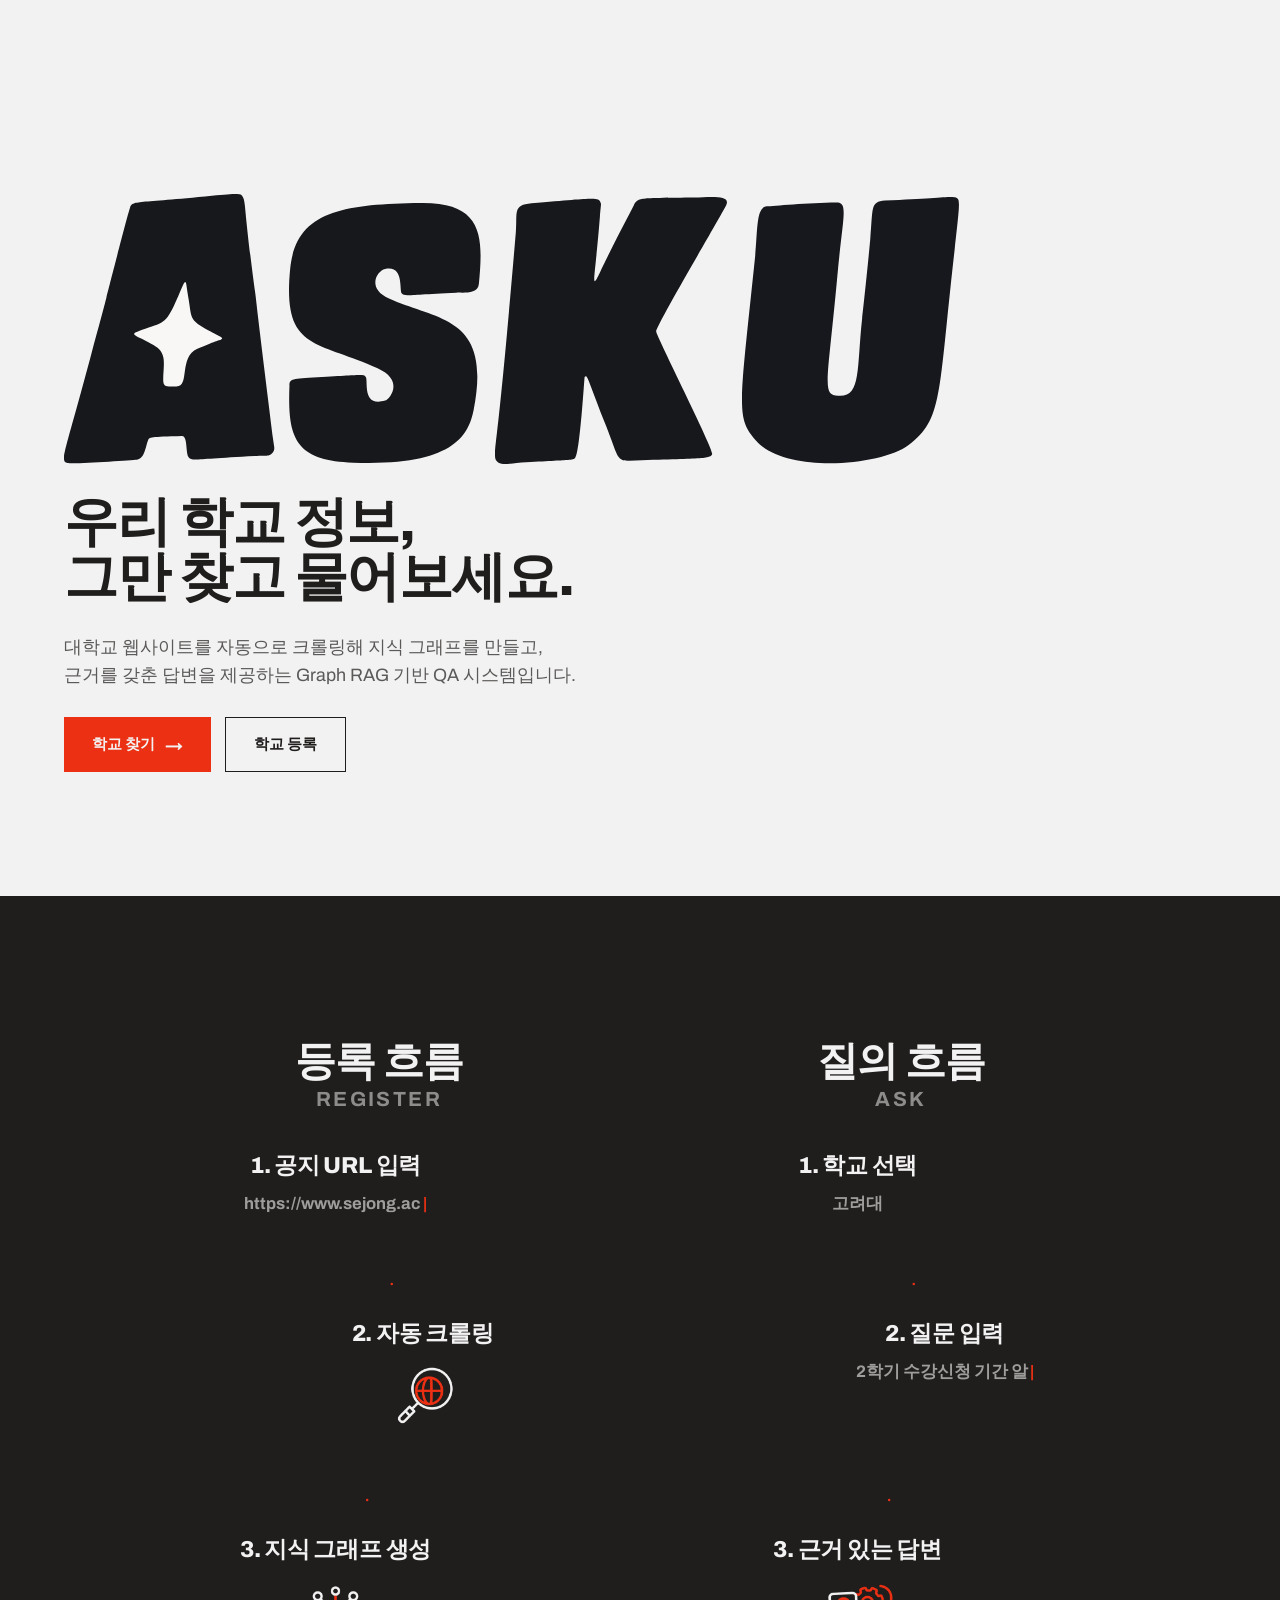
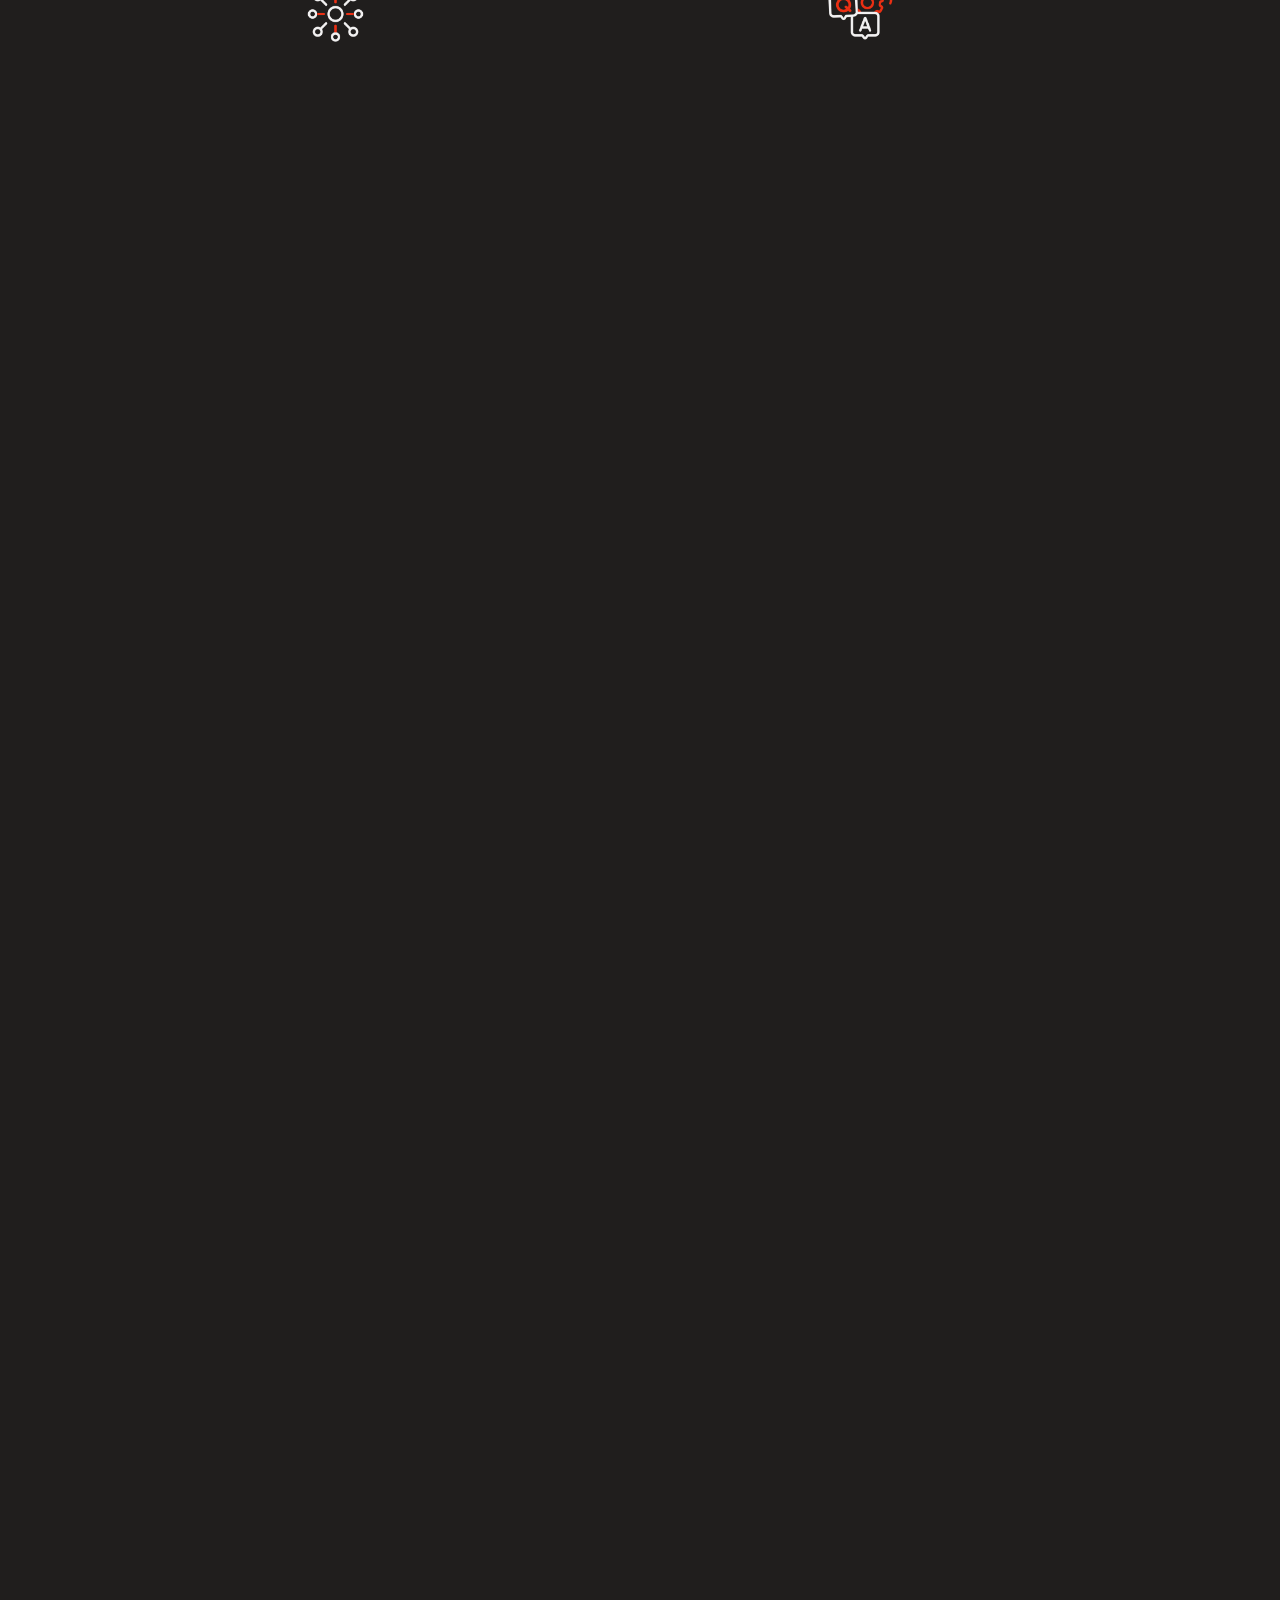
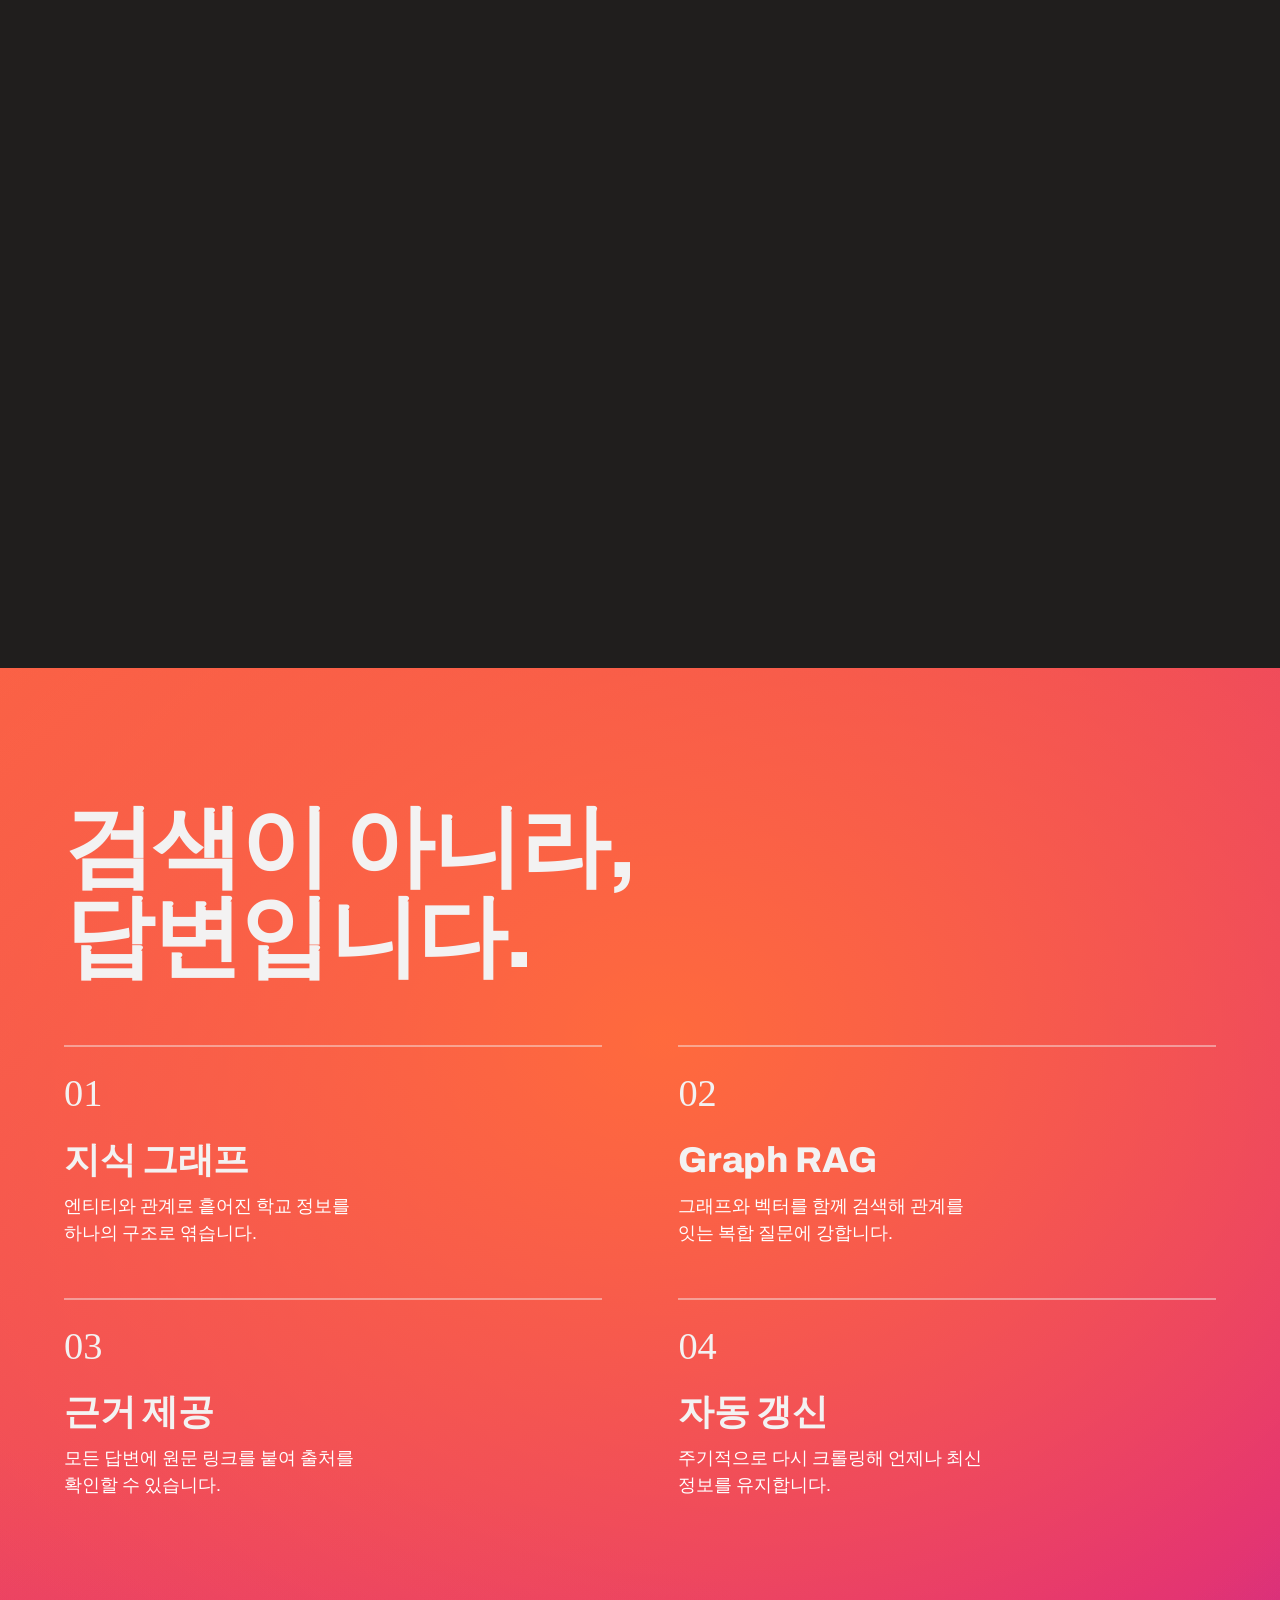
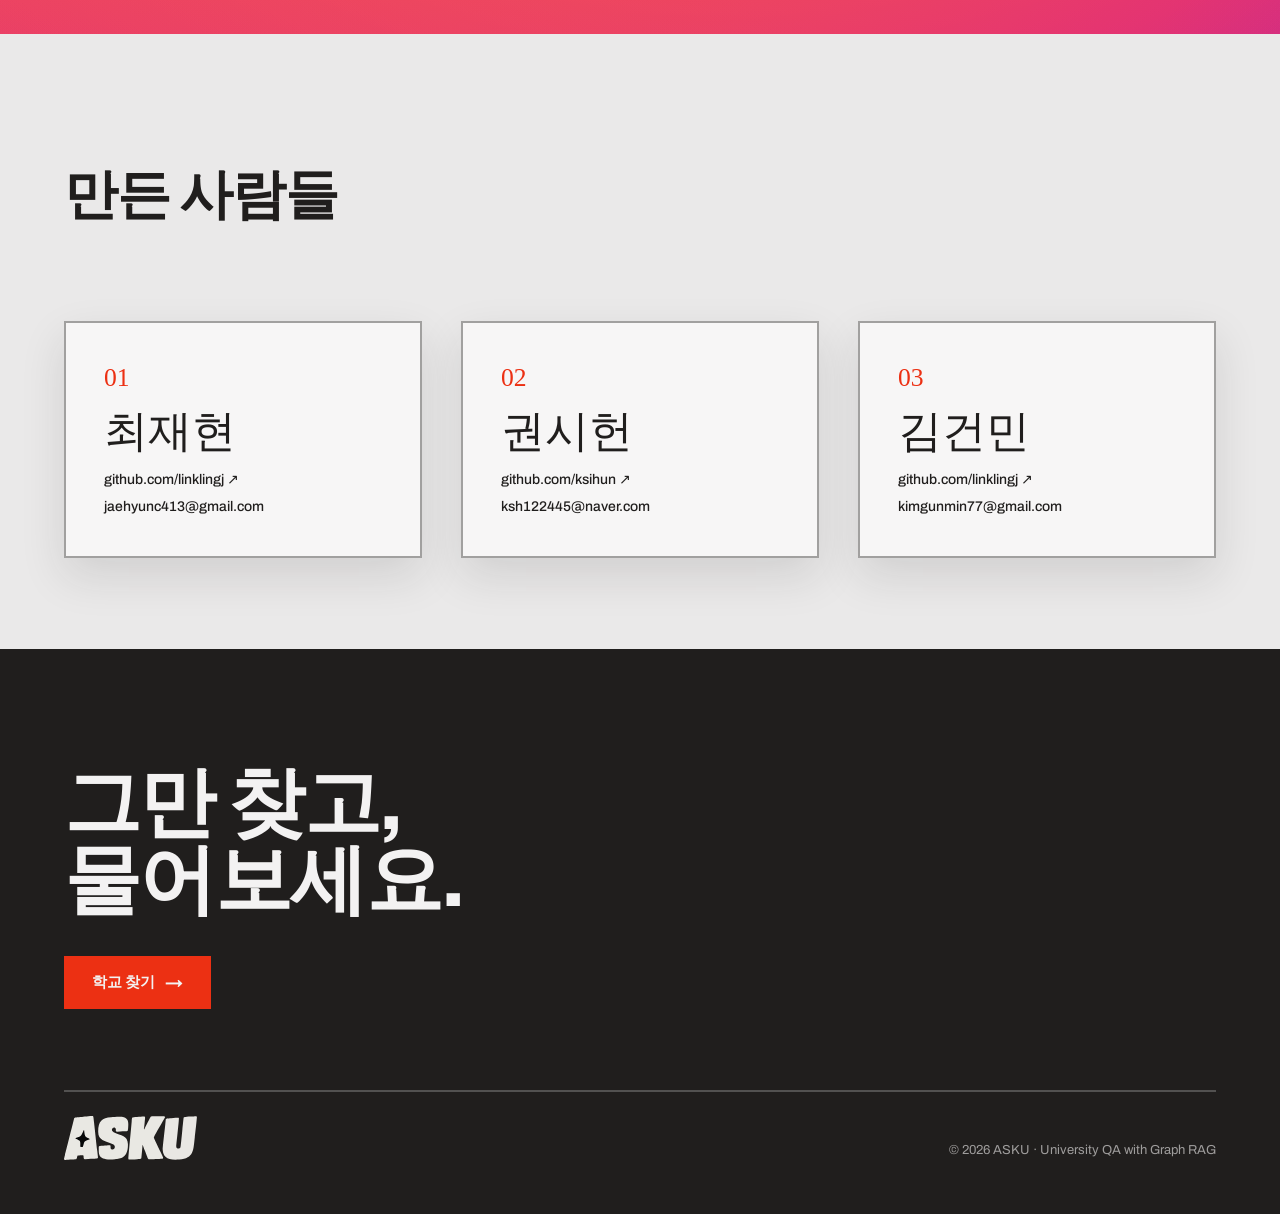
==== commit 7222bcb6: "feat: 랜딩 지원 학교 마퀴를 학교 로고로 바꾼다 02_frontend.md 는 이 섹션을 "로고 마퀴" 로 적어 뒀는데 학교명 텍스트를 흘리고 있었다. GET /schools" ====
--- a/frontend/src/index.html
+++ b/frontend/src/index.html
@@ -203,7 +203,7 @@
     <div data-reveal style="transition-delay:.1s; margin-top:clamp(30px,4vh,44px);"><a href="find.html" class="btn-accent" style="display:inline-flex; align-items:center; gap:10px; background:var(--asku-accent,#ec3013); color:#f3f2f2; font-family:var(--font-heading); font-weight:800; font-size:15px; padding:15px 28px;">학교 찾기 <span style="font-size:18px; line-height:1;">→</span></a></div>
     <div style="display:flex; justify-content:space-between; align-items:flex-end; flex-wrap:wrap; gap:20px; margin-top:clamp(56px,9vh,96px); padding-top:24px; border-top:2px solid color-mix(in srgb,#f3f2f2 24%,transparent);">
       <img class="logo-ink" data-invert src="assets/logo_full.svg" alt="ASKU" style="display:block; height:clamp(26px,4vw,44px); width:auto;">
-      <span style="font-size:13px; color:color-mix(in srgb,#f3f2f2 60%,transparent);">© 2026 ASKU · University QA with Graph RAG · v1.1.0</span>
+      <span style="font-size:13px; color:color-mix(in srgb,#f3f2f2 60%,transparent);">© 2026 ASKU · University QA with Graph RAG</span>
     </div>
   </footer>
 
@@ -393,15 +393,28 @@
       if (!schools.length) return; // 섹션은 display:none 유지
       count.textContent = schools.length + '개';
       slotCount(count, schools.length);
-      var pill = function (name) {
-        var s = document.createElement('a');
-        s.href = 'find.html';
-        s.textContent = name;
-        s.style.cssText = 'flex:0 0 auto;font-family:var(--font-heading);font-weight:800;letter-spacing:-.01em;font-size:clamp(22px,3vw,44px);white-space:nowrap;color:color-mix(in srgb,#f3f2f2 55%,transparent);transition:color .3s ease;';
-        return s;
+      // 대표 이미지(image_url)가 있으면 로고로, 없거나 못 불러오면 학교명으로 돌아간다
+      // (admin.html 의 "대표 이미지 URL을 비우면 기본 표시로 돌아갑니다"와 같은 규칙).
+      var pill = function (s) {
+        var a = document.createElement('a');
+        a.href = 'find.html';
+        a.style.cssText = 'flex:0 0 auto;display:flex;align-items:center;color:color-mix(in srgb,#f3f2f2 55%,transparent);transition:color .3s ease;';
+        var name = document.createElement('span');
+        name.textContent = s.name;
+        name.style.cssText = 'font-family:var(--font-heading);font-weight:800;letter-spacing:-.01em;font-size:clamp(22px,3vw,44px);white-space:nowrap;';
+        if (!s.image_url) { a.appendChild(name); return a; }
+        var img = document.createElement('img');
+        img.alt = s.name;  // 로고만으로는 어느 학교인지 읽히지 않는다
+        // contain: 엠블럼 비율이 학교마다 달라, cover 로 자르면 가로로 긴 로고가 깨진다.
+        // lazy 는 쓰지 않는다 — 마퀴가 transform 으로 흐르는 동안 뒤쪽 로고가 늦게 떠 빈칸이 보인다.
+        img.style.cssText = 'display:block;height:clamp(64px,7vw,104px);width:clamp(64px,7vw,104px);object-fit:contain;padding:6px;border-radius:50%;background:#f3f2f2;';
+        img.onerror = function () { a.replaceChildren(name); };  // 깨진 URL 이 빈칸을 남기지 않도록
+        img.src = s.image_url;
+        a.appendChild(img);
+        return a;
       };
       // 마퀴 무한 루프: 목록을 두 번 이어붙인다(keyframes marquee 가 -50%→0).
-      schools.concat(schools).forEach(function (s) { track.appendChild(pill(s.name)); });
+      schools.concat(schools).forEach(function (s) { track.appendChild(pill(s)); });
       sec.style.display = '';
     }).catch(function () { /* 백엔드 미연결 시 섹션 숨김 유지 */ });
   })();
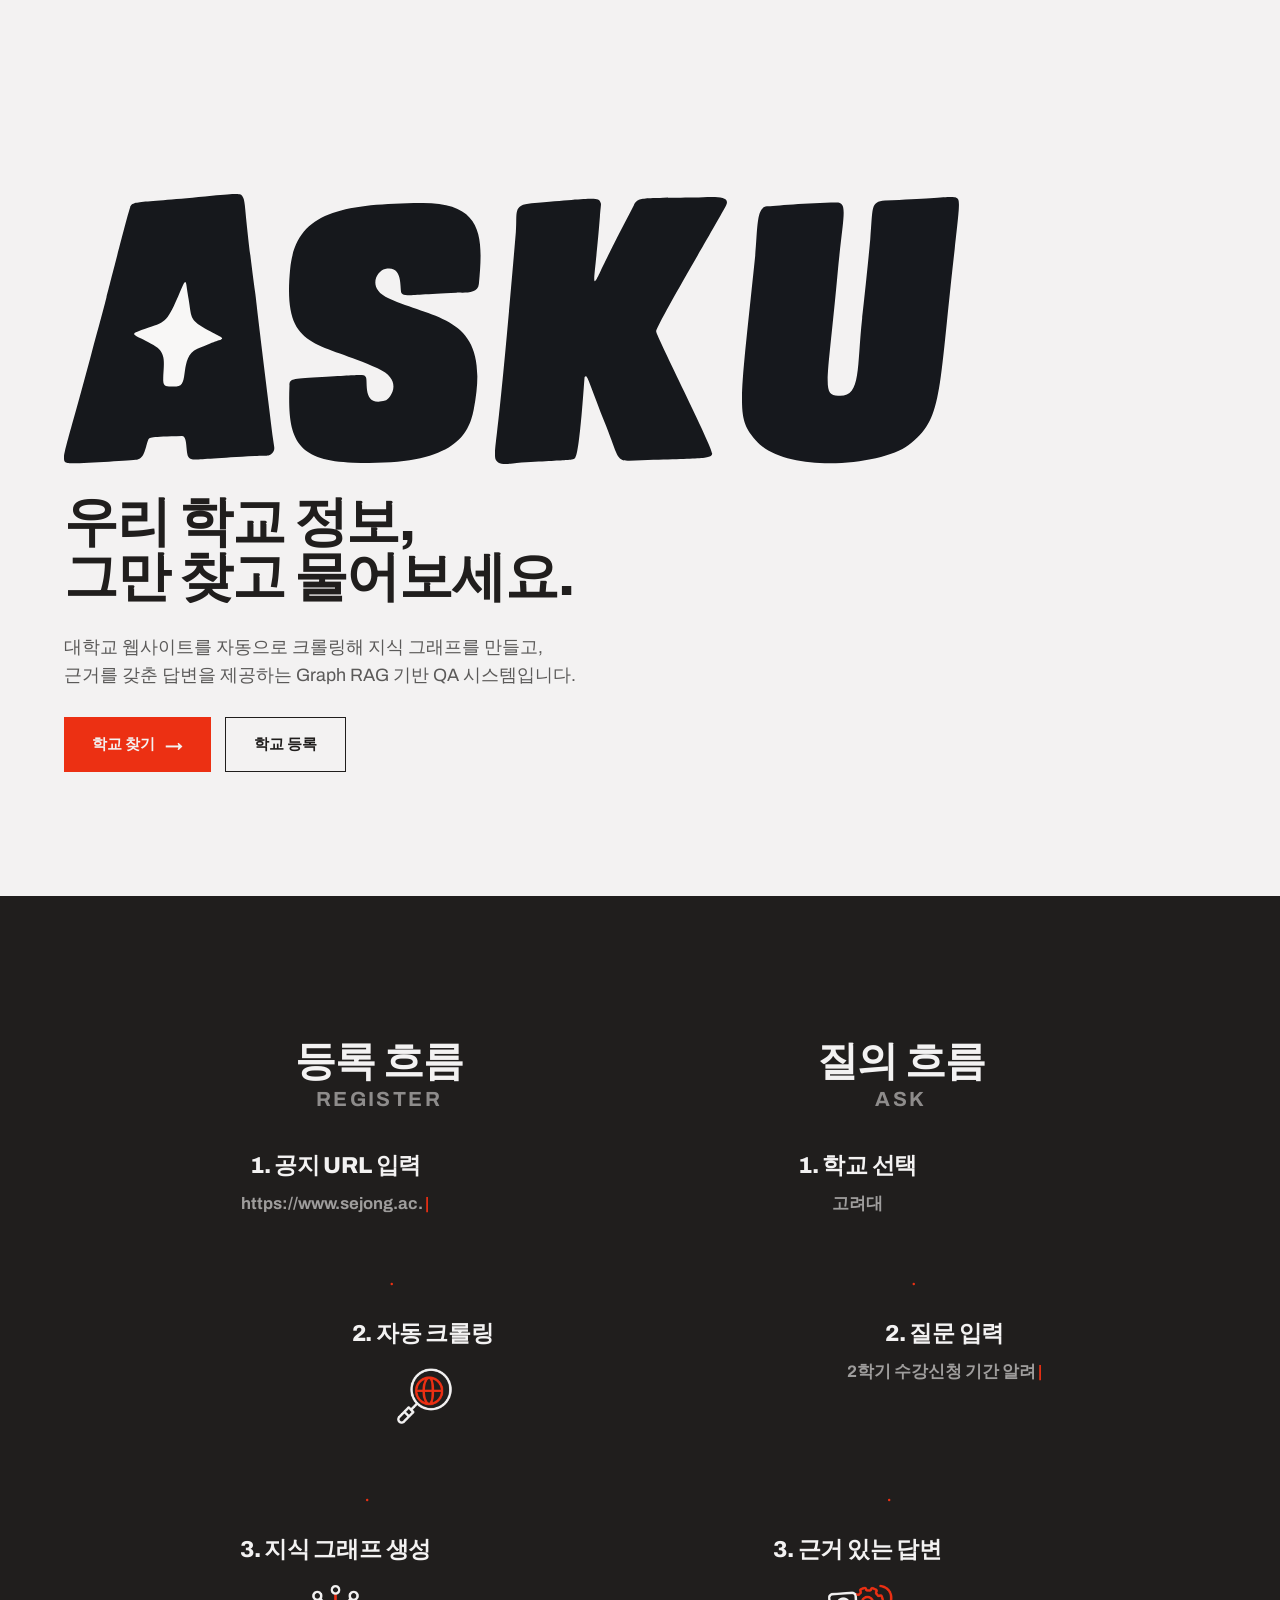
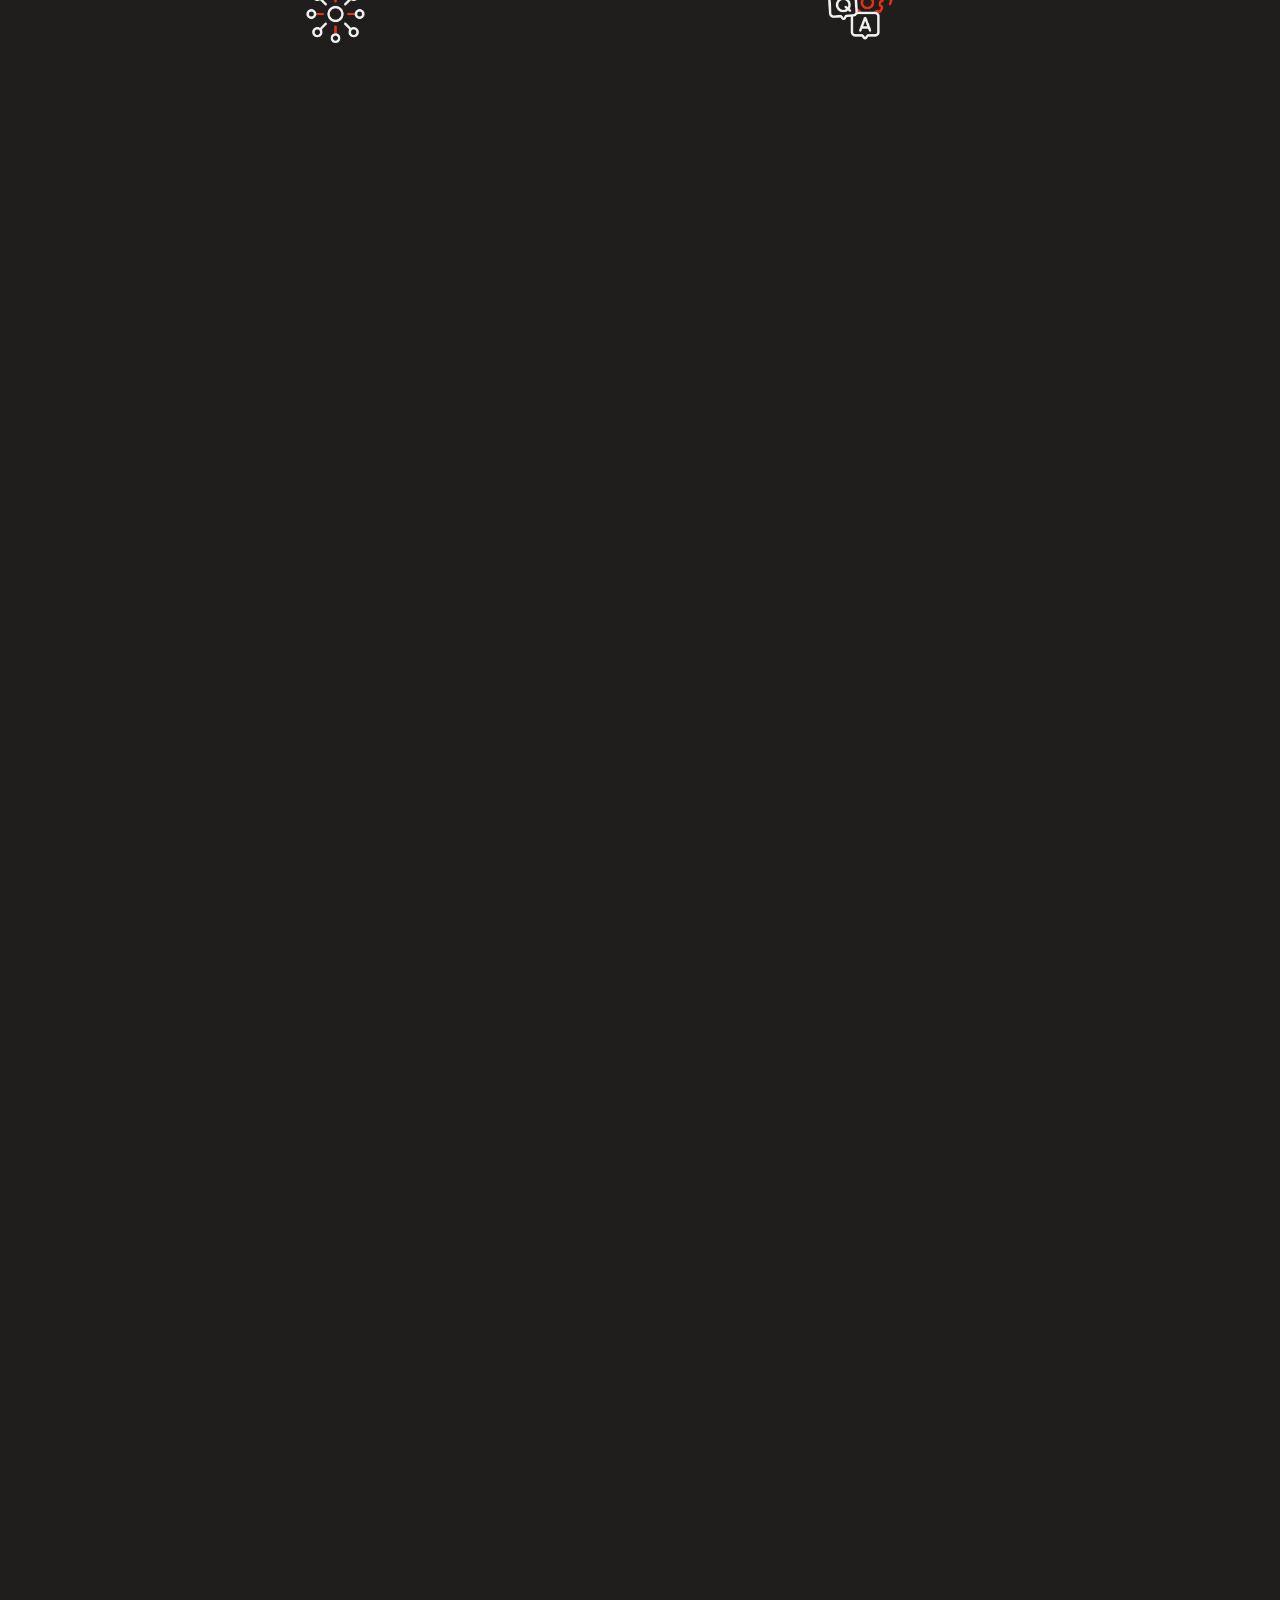
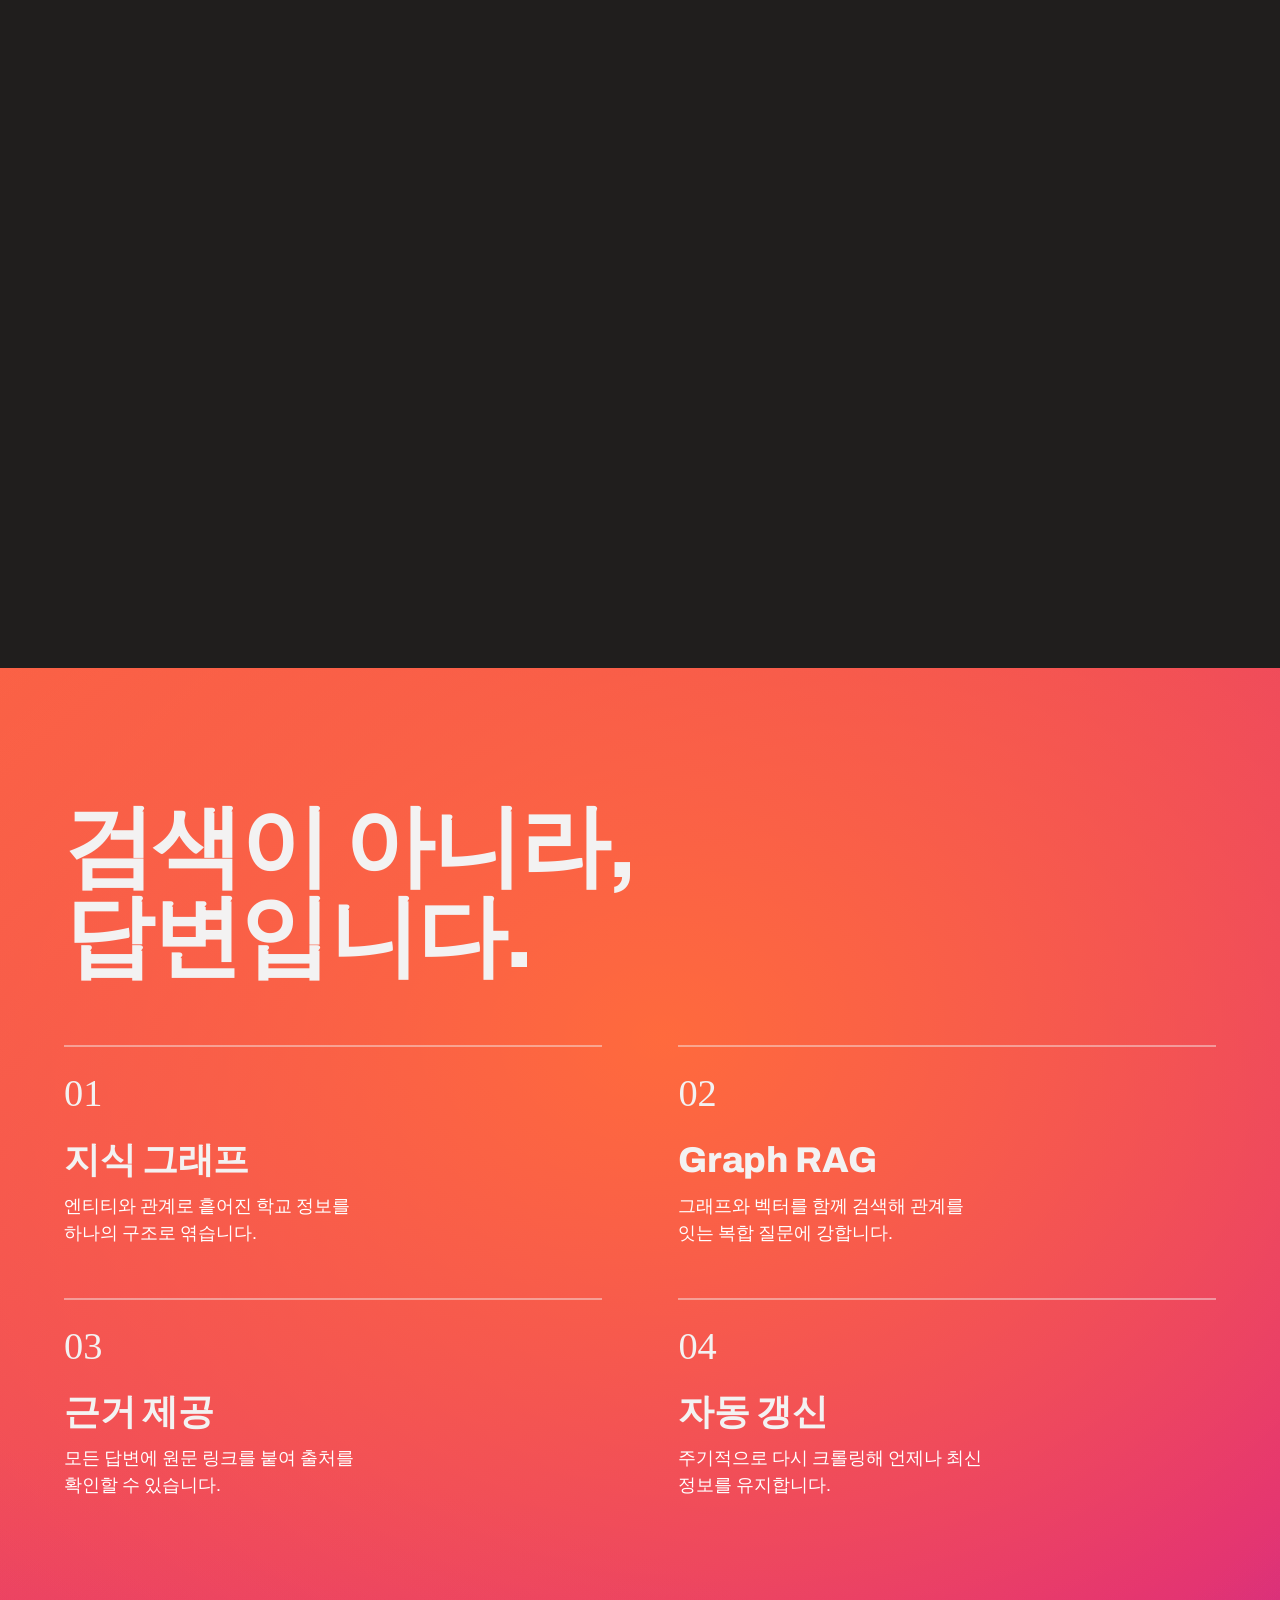
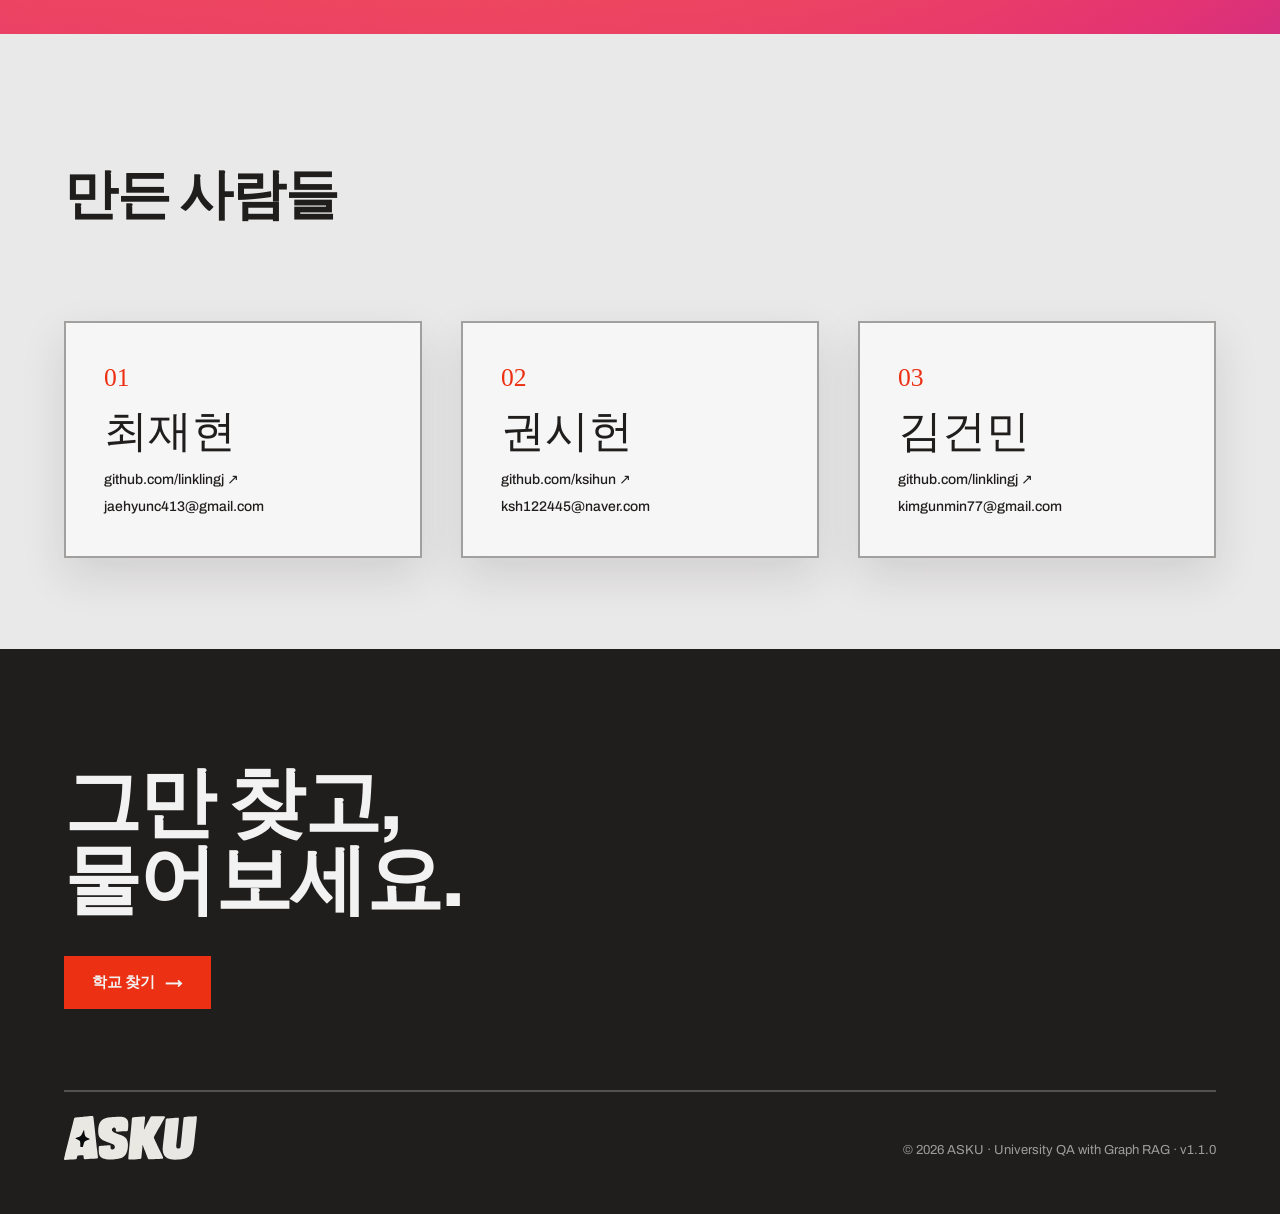
==== commit c4e5dc9e: "Merge branch 'feature/landing-school-logos' into release/v1.1.1" ====
--- a/frontend/src/index.html
+++ b/frontend/src/index.html
@@ -203,7 +203,7 @@
     <div data-reveal style="transition-delay:.1s; margin-top:clamp(30px,4vh,44px);"><a href="find.html" class="btn-accent" style="display:inline-flex; align-items:center; gap:10px; background:var(--asku-accent,#ec3013); color:#f3f2f2; font-family:var(--font-heading); font-weight:800; font-size:15px; padding:15px 28px;">학교 찾기 <span style="font-size:18px; line-height:1;">→</span></a></div>
     <div style="display:flex; justify-content:space-between; align-items:flex-end; flex-wrap:wrap; gap:20px; margin-top:clamp(56px,9vh,96px); padding-top:24px; border-top:2px solid color-mix(in srgb,#f3f2f2 24%,transparent);">
       <img class="logo-ink" data-invert src="assets/logo_full.svg" alt="ASKU" style="display:block; height:clamp(26px,4vw,44px); width:auto;">
-      <span style="font-size:13px; color:color-mix(in srgb,#f3f2f2 60%,transparent);">© 2026 ASKU · University QA with Graph RAG</span>
+      <span style="font-size:13px; color:color-mix(in srgb,#f3f2f2 60%,transparent);">© 2026 ASKU · University QA with Graph RAG · v1.1.0</span>
     </div>
   </footer>
 
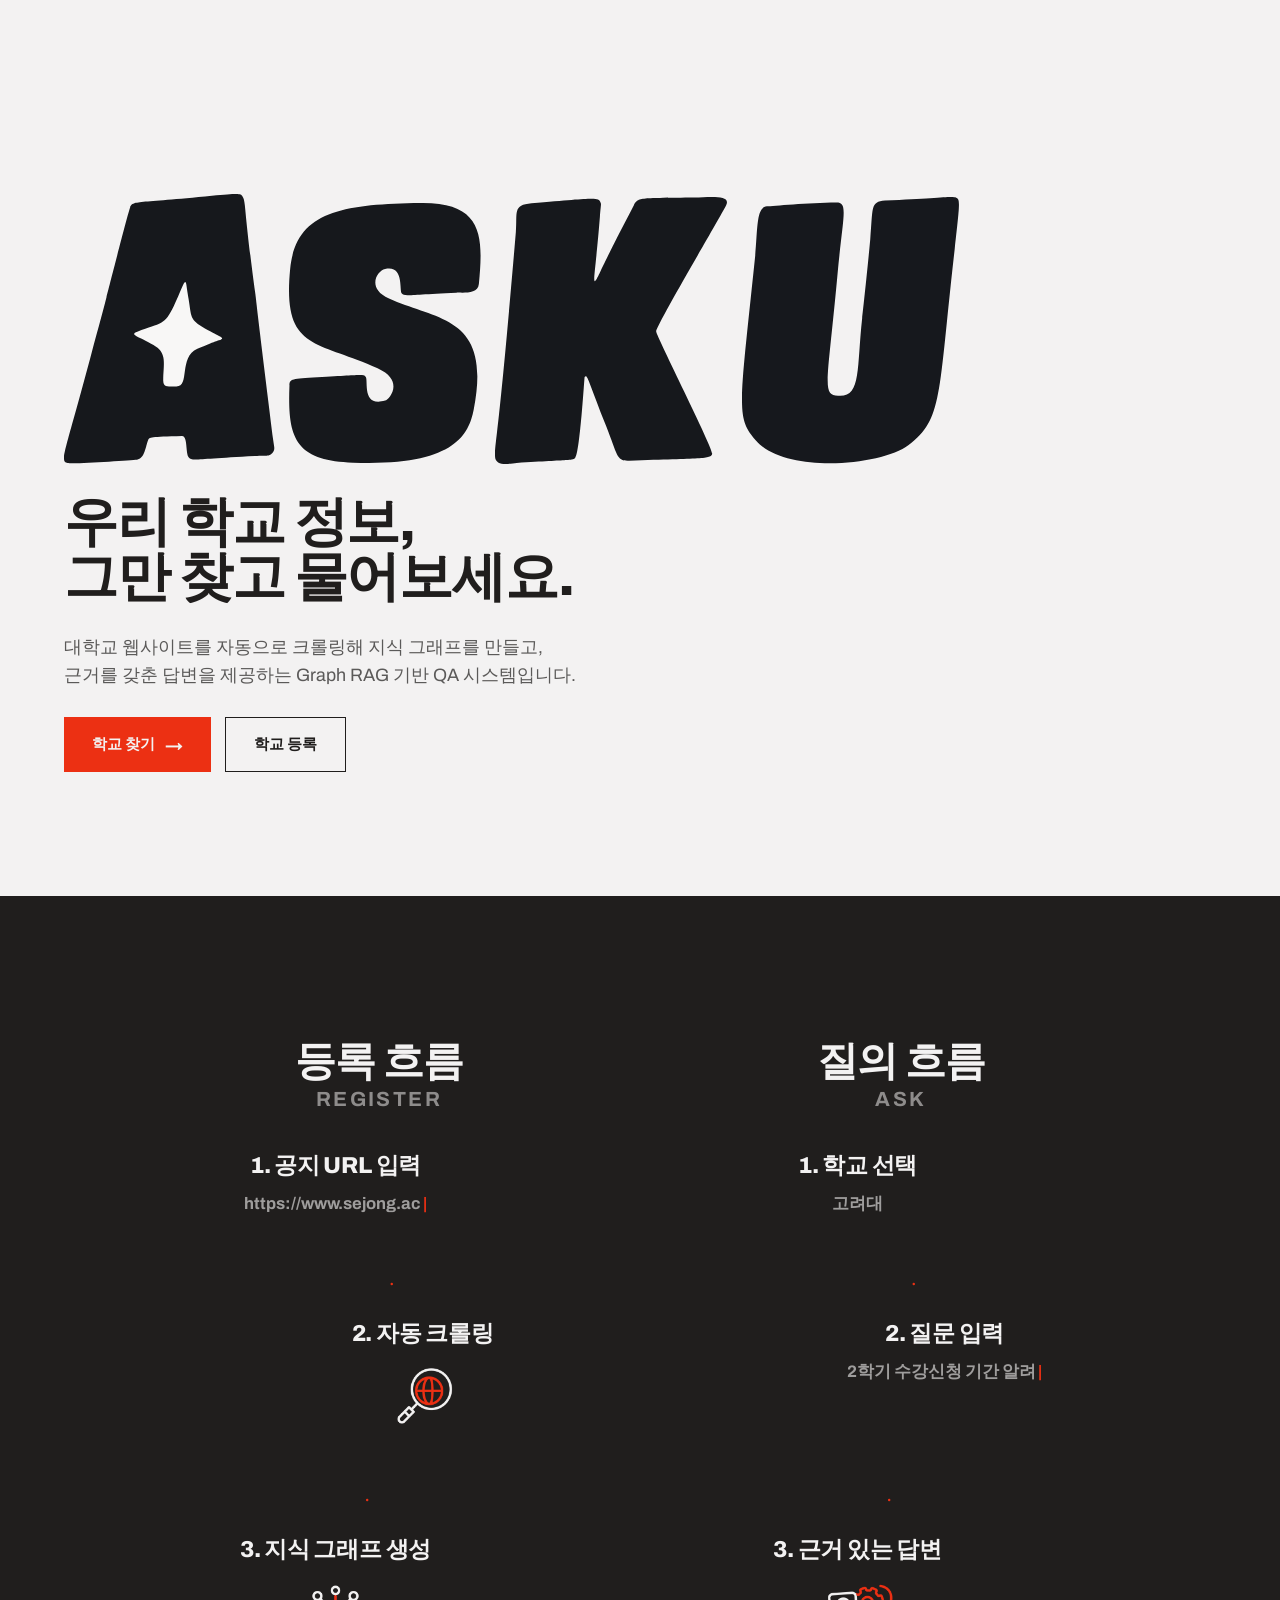
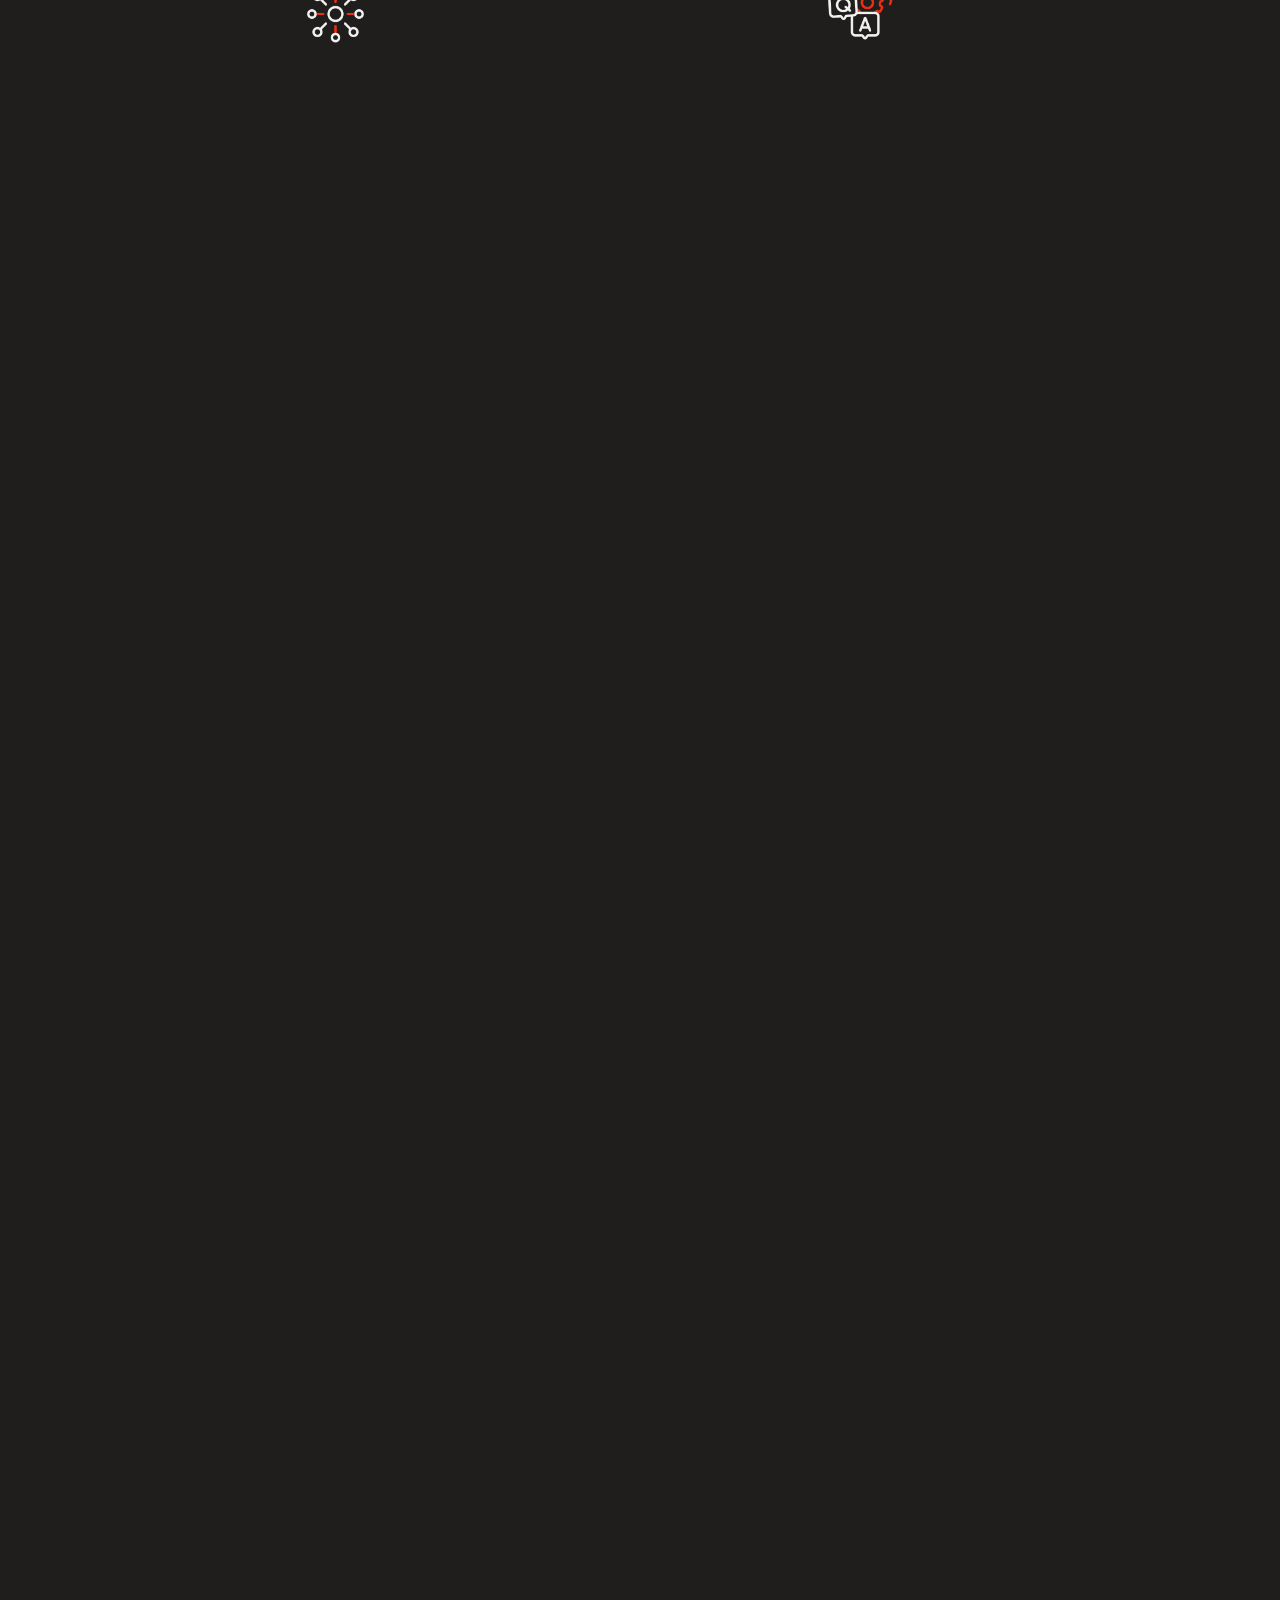
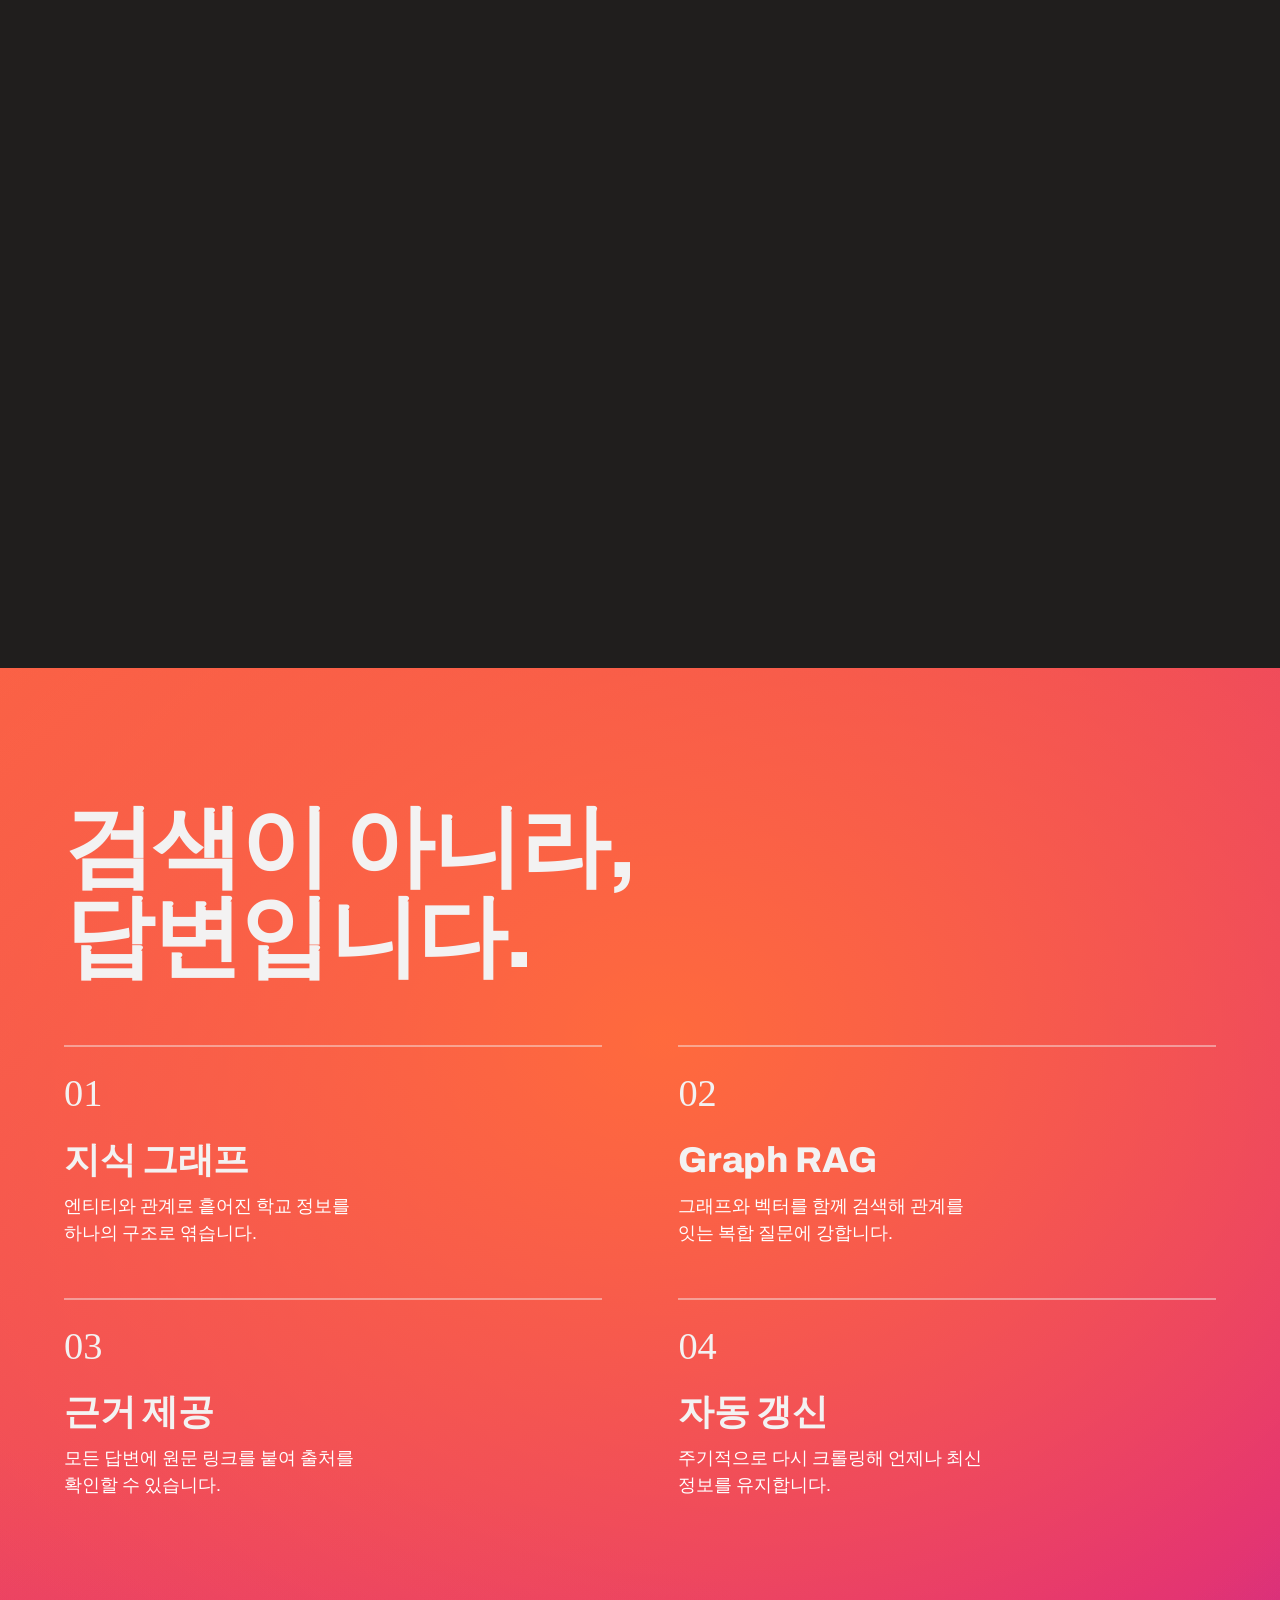
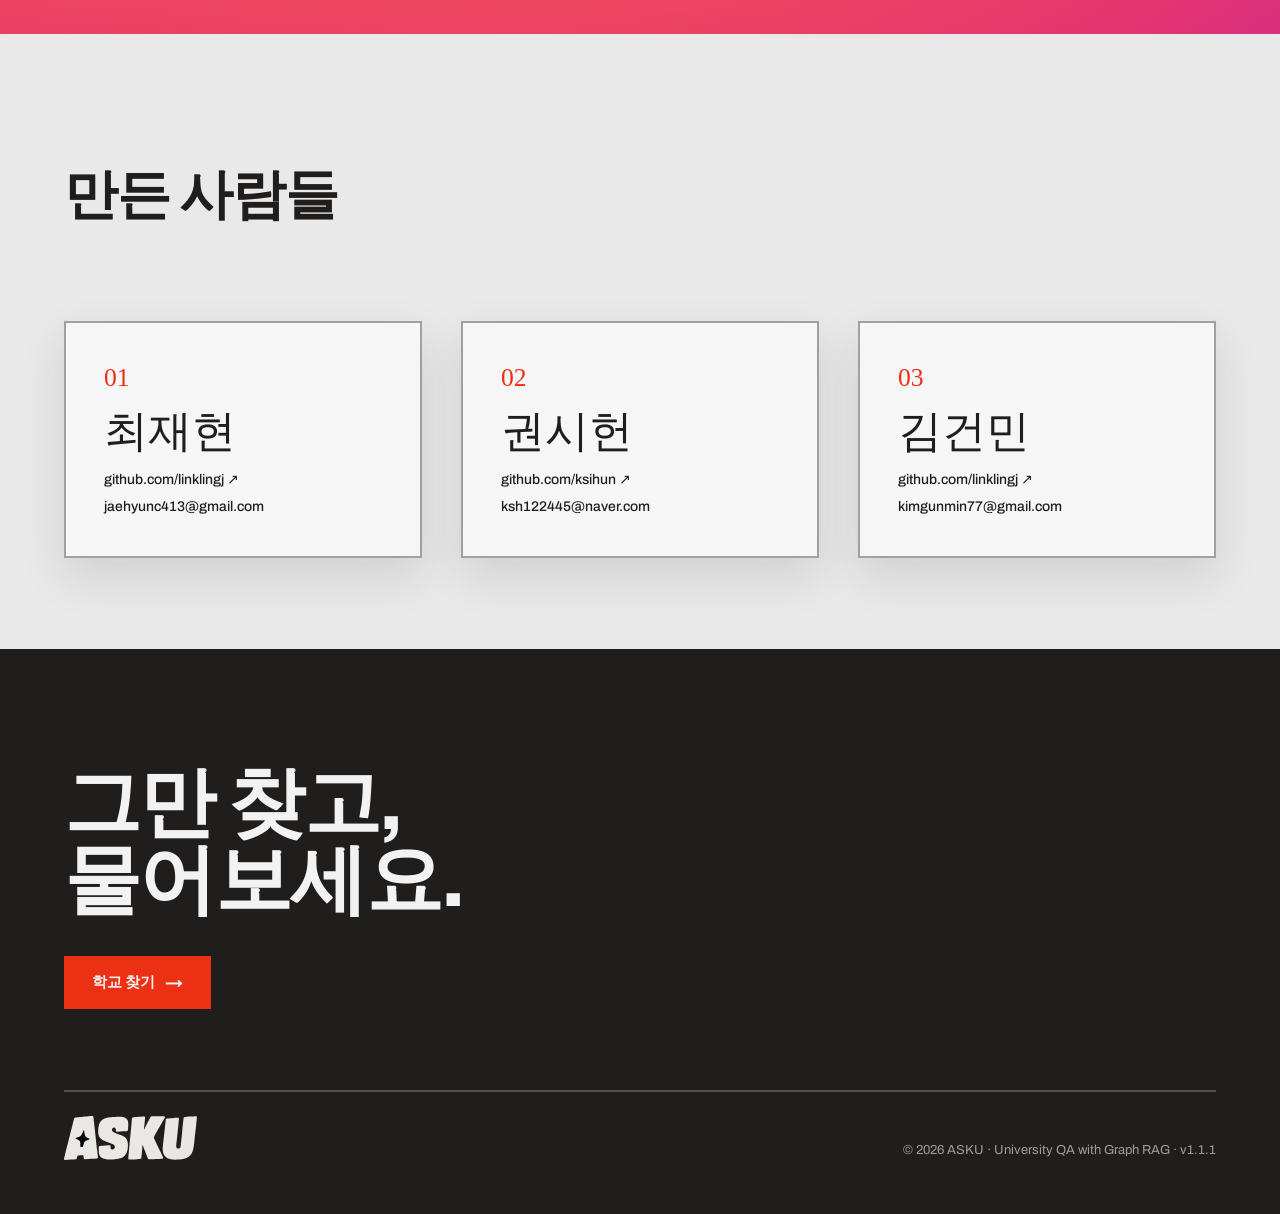
==== commit 90c83618: "chore: 버전을 v1.1.1 로 올린다" ====
--- a/frontend/src/index.html
+++ b/frontend/src/index.html
@@ -203,7 +203,7 @@
     <div data-reveal style="transition-delay:.1s; margin-top:clamp(30px,4vh,44px);"><a href="find.html" class="btn-accent" style="display:inline-flex; align-items:center; gap:10px; background:var(--asku-accent,#ec3013); color:#f3f2f2; font-family:var(--font-heading); font-weight:800; font-size:15px; padding:15px 28px;">학교 찾기 <span style="font-size:18px; line-height:1;">→</span></a></div>
     <div style="display:flex; justify-content:space-between; align-items:flex-end; flex-wrap:wrap; gap:20px; margin-top:clamp(56px,9vh,96px); padding-top:24px; border-top:2px solid color-mix(in srgb,#f3f2f2 24%,transparent);">
       <img class="logo-ink" data-invert src="assets/logo_full.svg" alt="ASKU" style="display:block; height:clamp(26px,4vw,44px); width:auto;">
-      <span style="font-size:13px; color:color-mix(in srgb,#f3f2f2 60%,transparent);">© 2026 ASKU · University QA with Graph RAG · v1.1.0</span>
+      <span style="font-size:13px; color:color-mix(in srgb,#f3f2f2 60%,transparent);">© 2026 ASKU · University QA with Graph RAG · v1.1.1</span>
     </div>
   </footer>
 
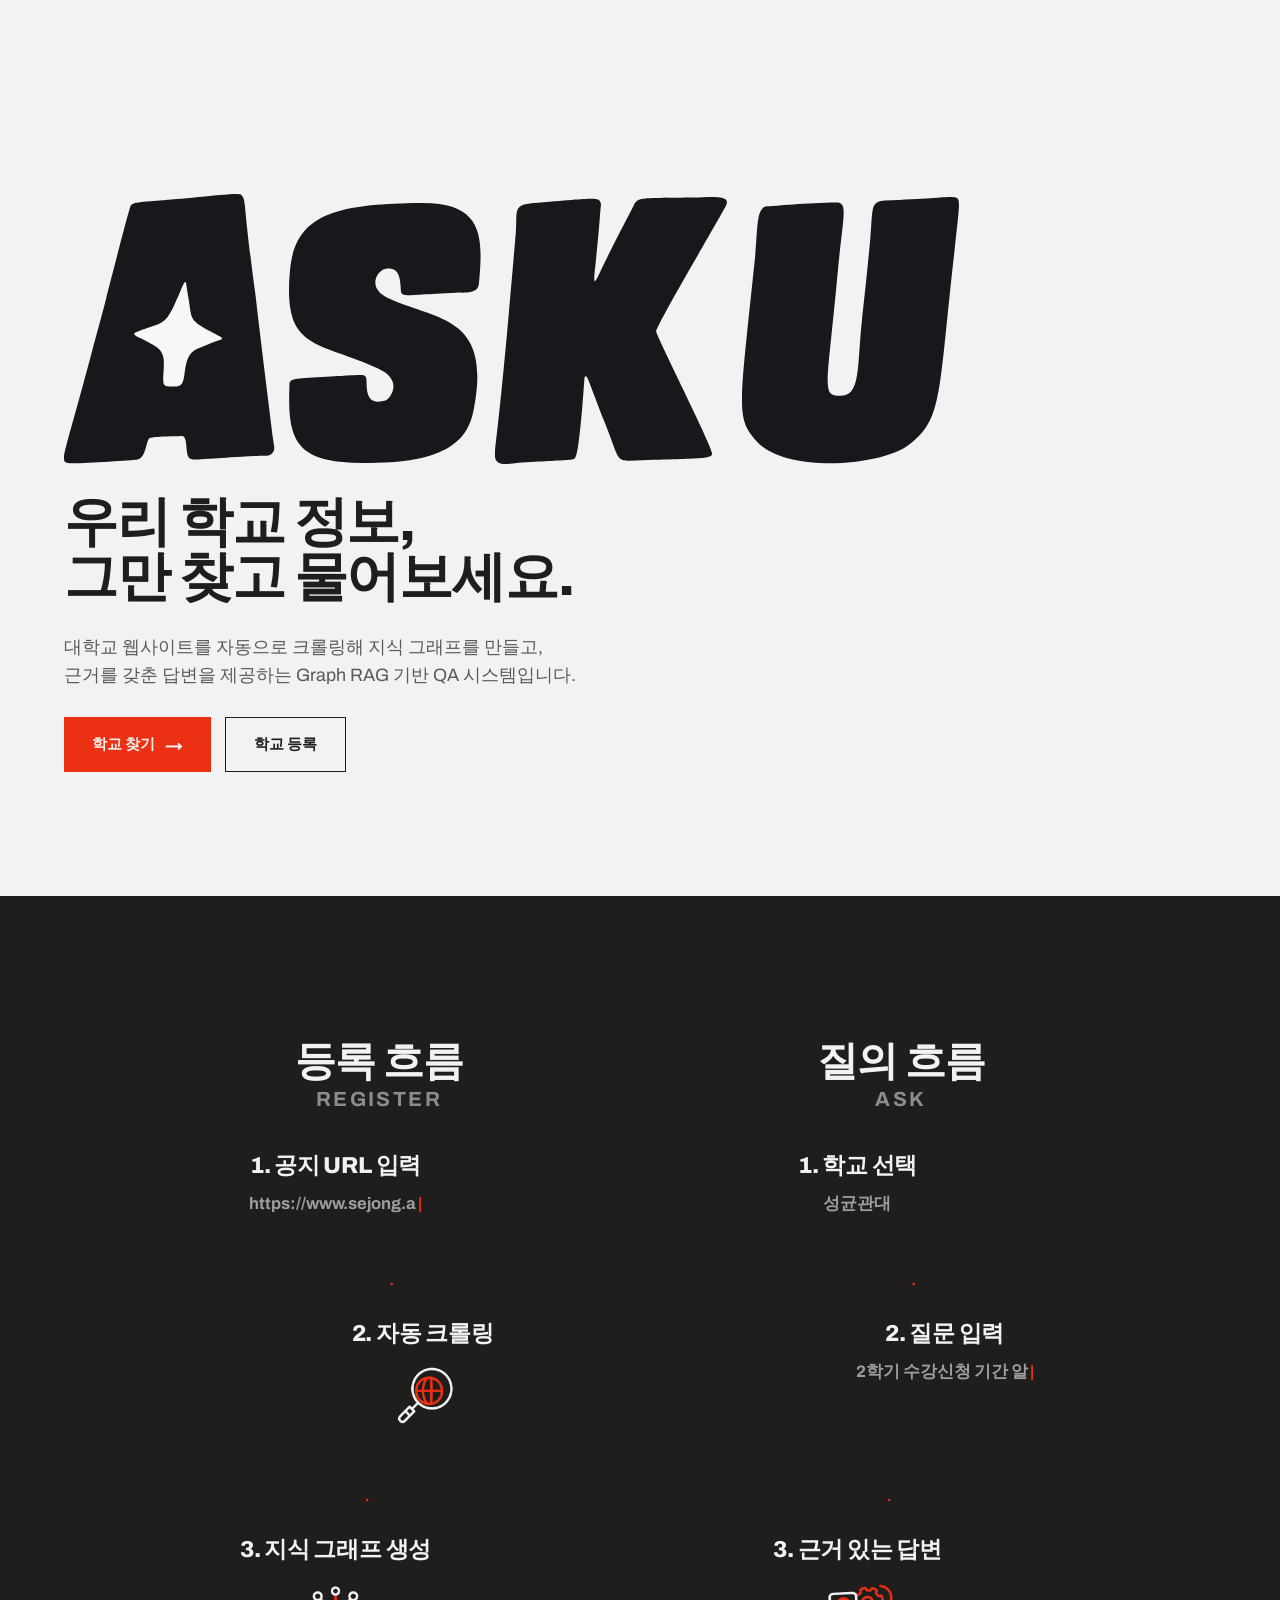
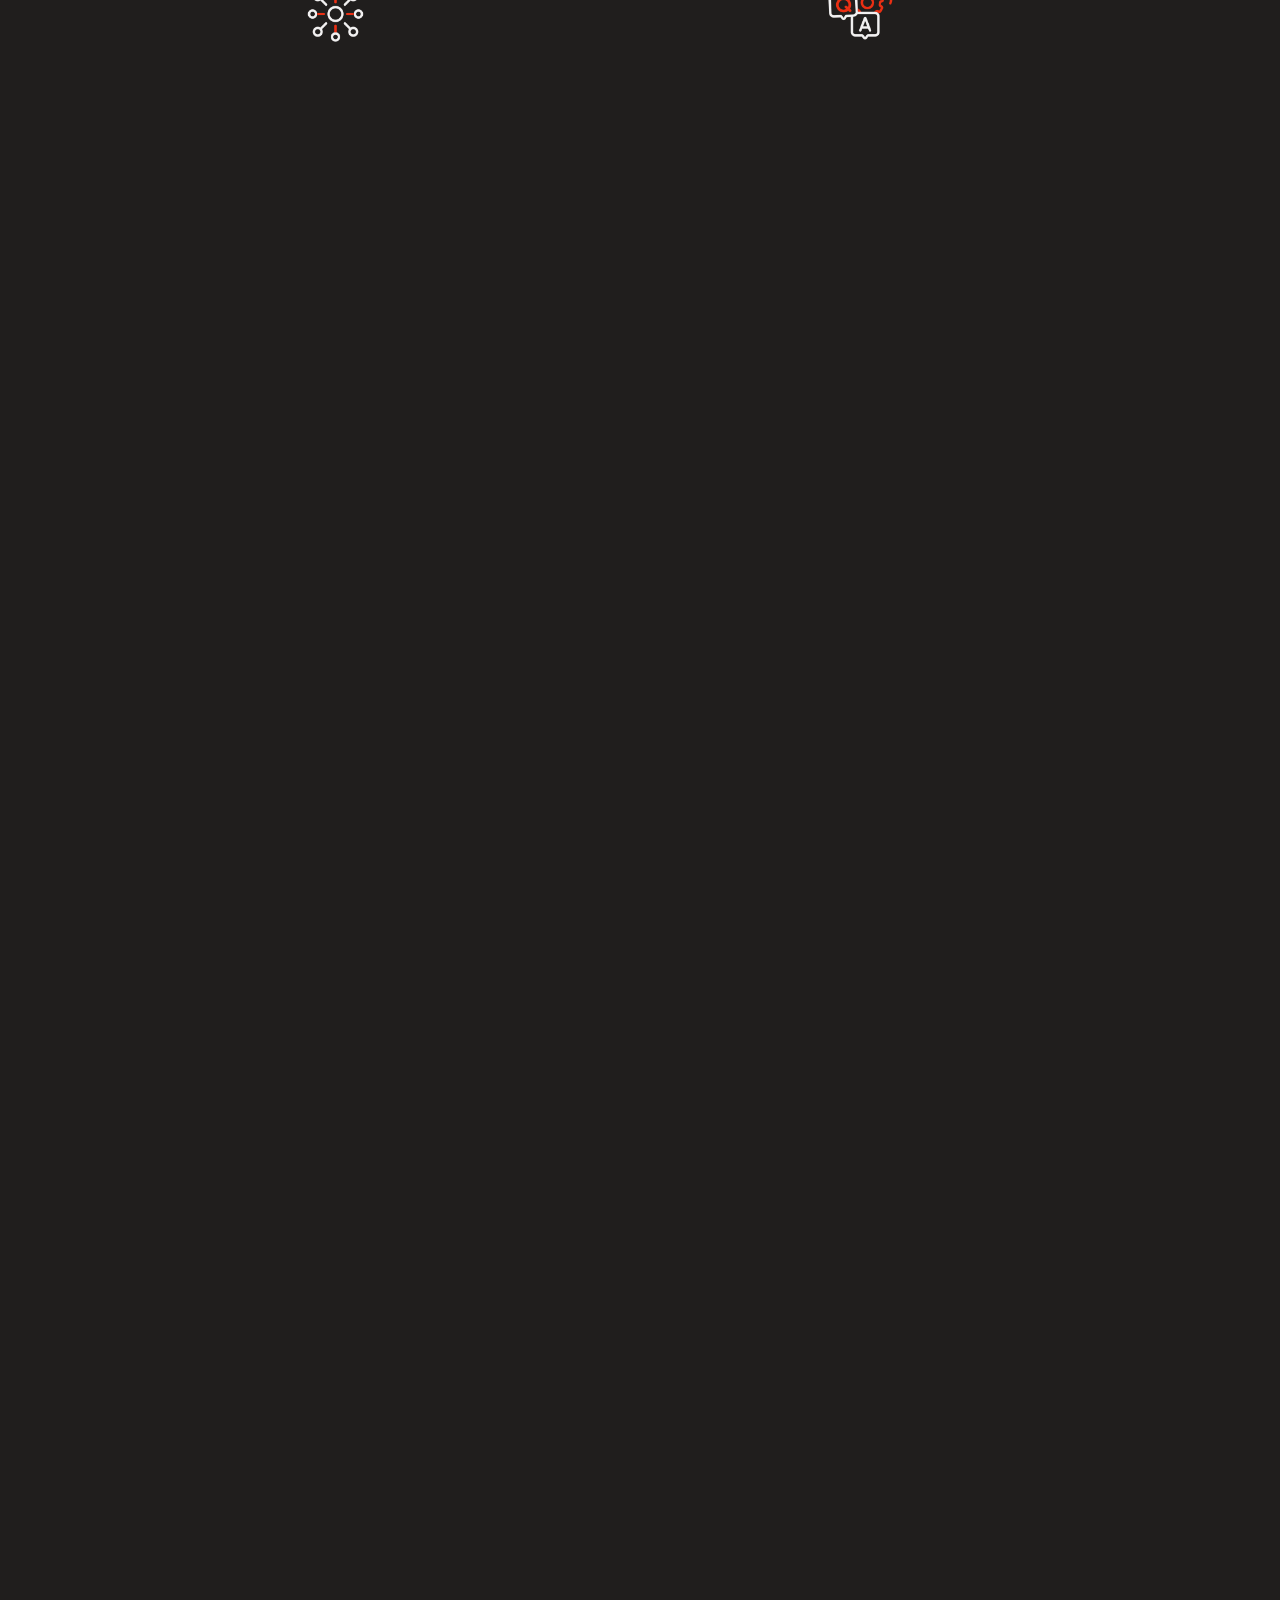
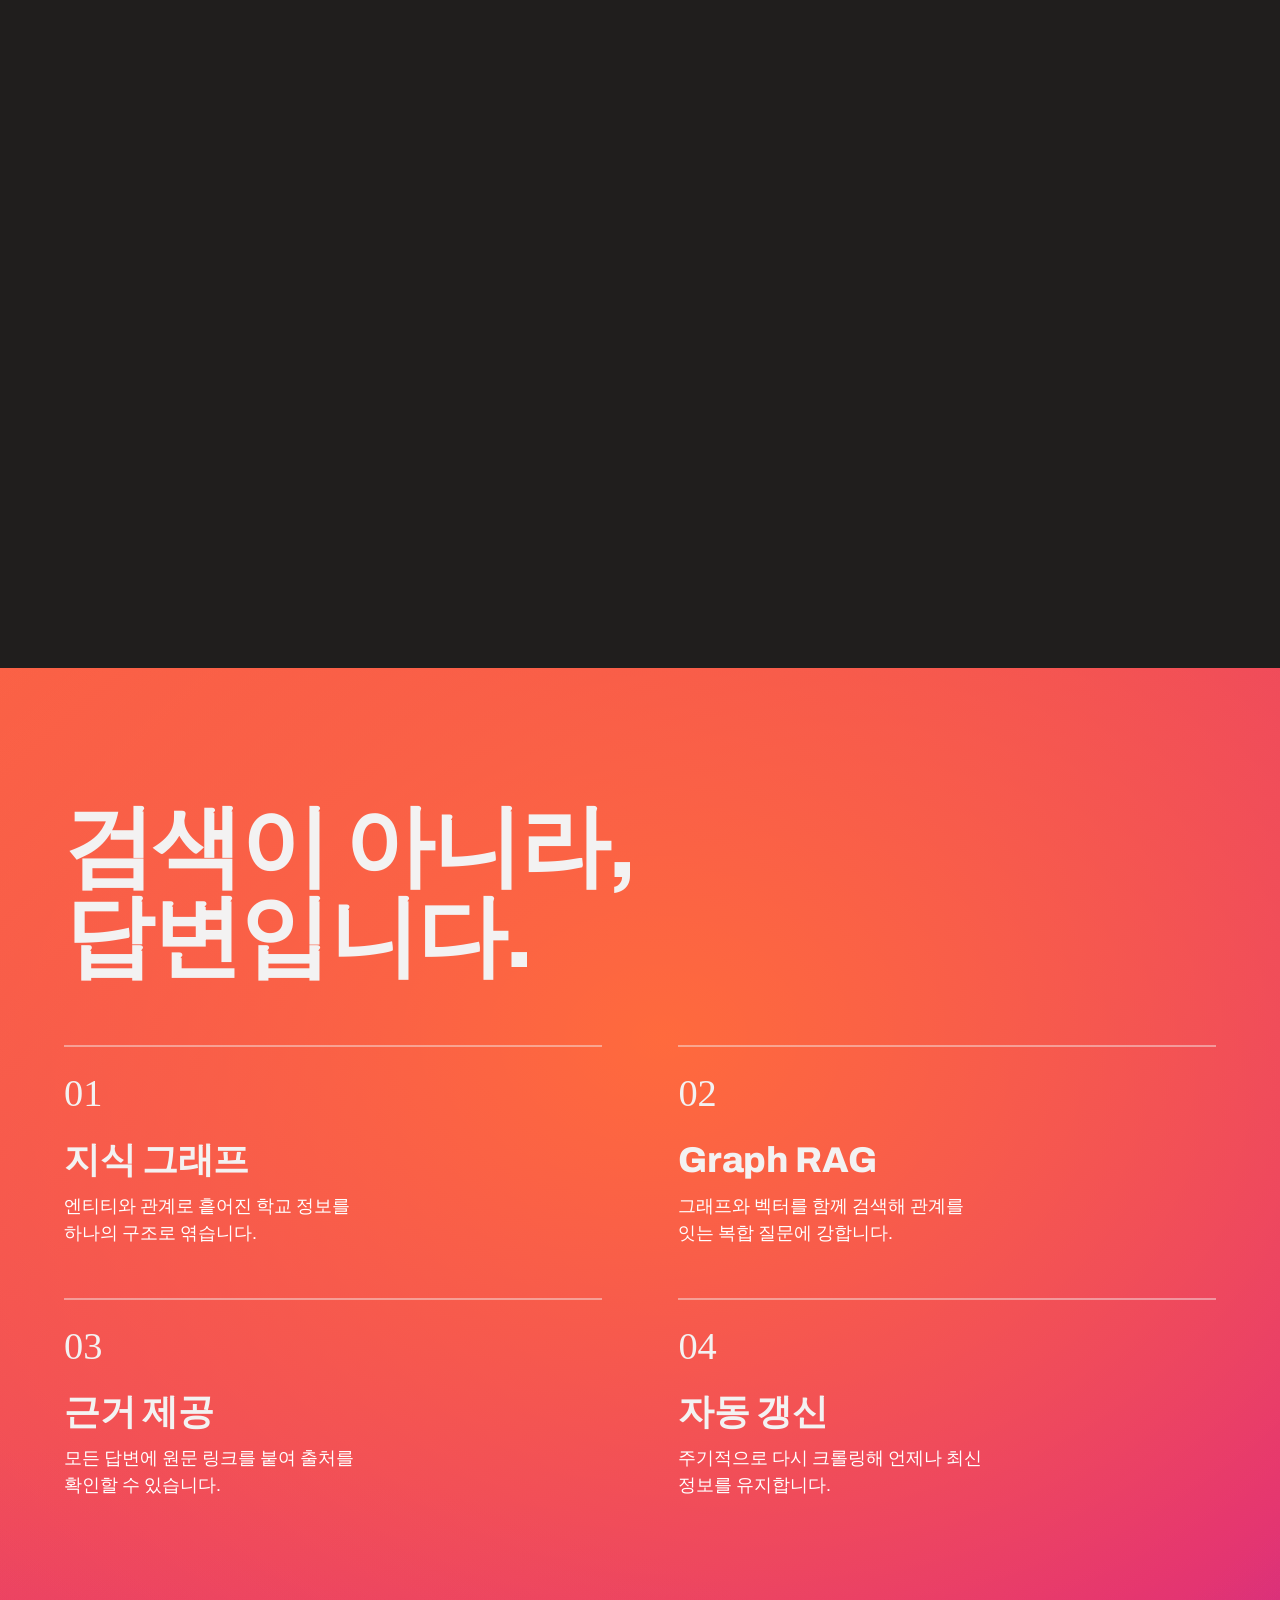
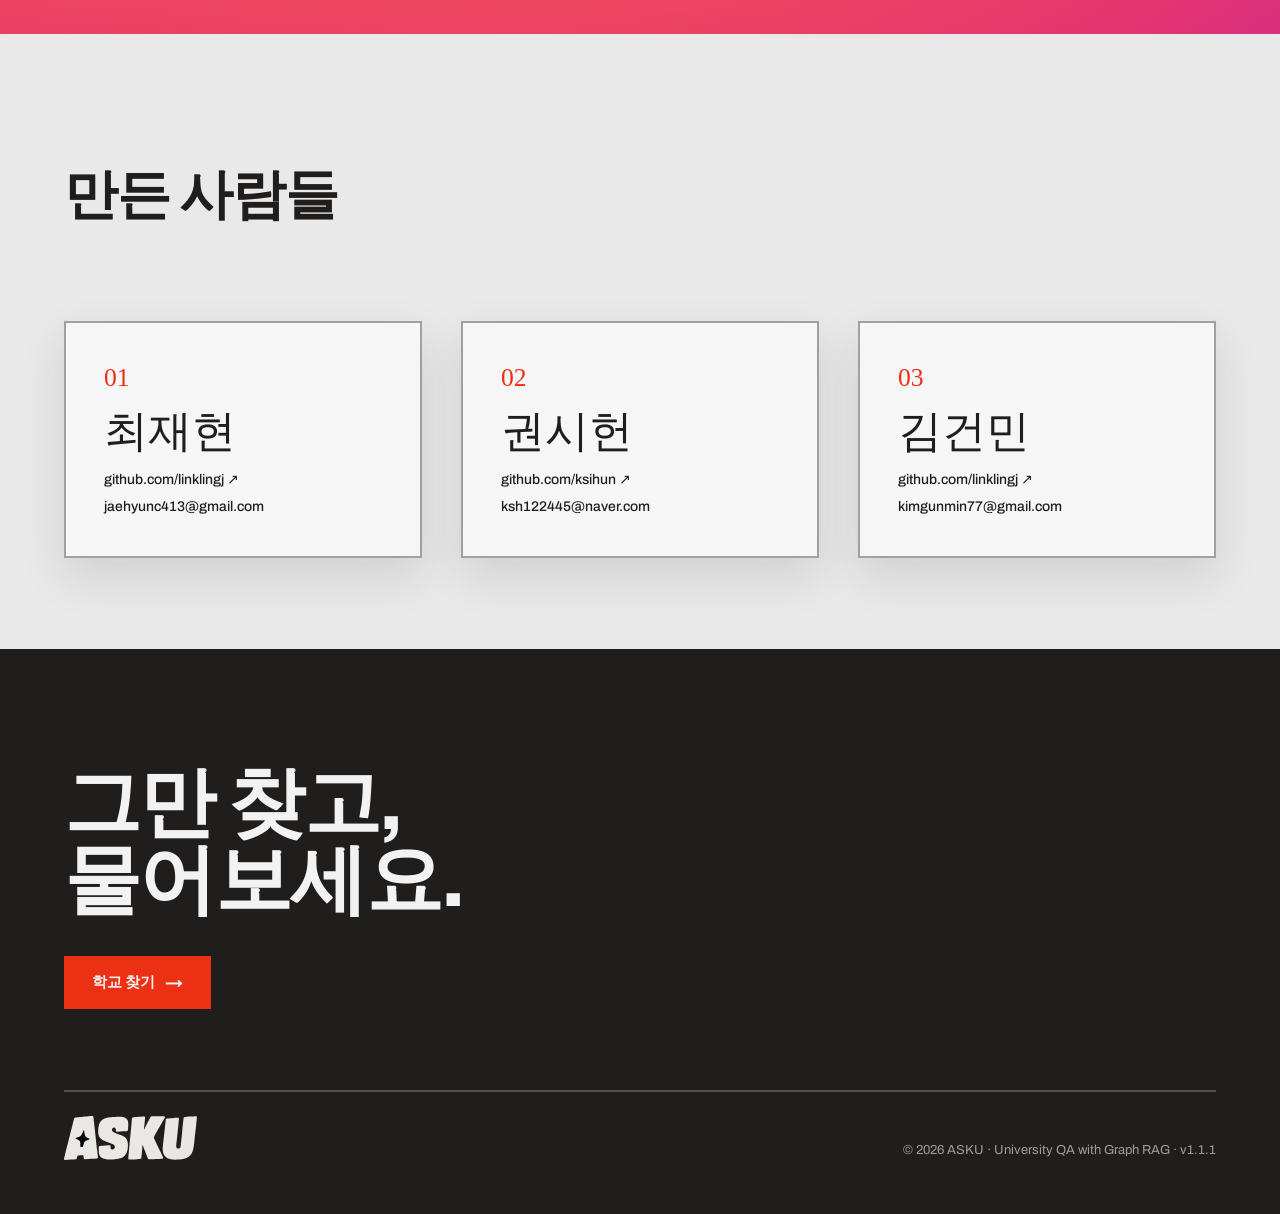
==== commit 83490f23: "feat: 관리자 화면에서 학교명·공지 URL 을 수정할 수 있게 한다 관리자 화면에 있던 입력칸은 대표 이미지 URL 하나뿐이라, 공지 URL 이 폐지된 학교(건국대)를 화면에서" ====
--- a/frontend/src/index.html
+++ b/frontend/src/index.html
@@ -394,7 +394,7 @@
       count.textContent = schools.length + '개';
       slotCount(count, schools.length);
       // 대표 이미지(image_url)가 있으면 로고로, 없거나 못 불러오면 학교명으로 돌아간다
-      // (admin.html 의 "대표 이미지 URL을 비우면 기본 표시로 돌아갑니다"와 같은 규칙).
+      // (관리자 화면에서 대표 이미지를 비울 수 있게 해 둔 것과 같은 규칙).
       var pill = function (s) {
         var a = document.createElement('a');
         a.href = 'find.html';
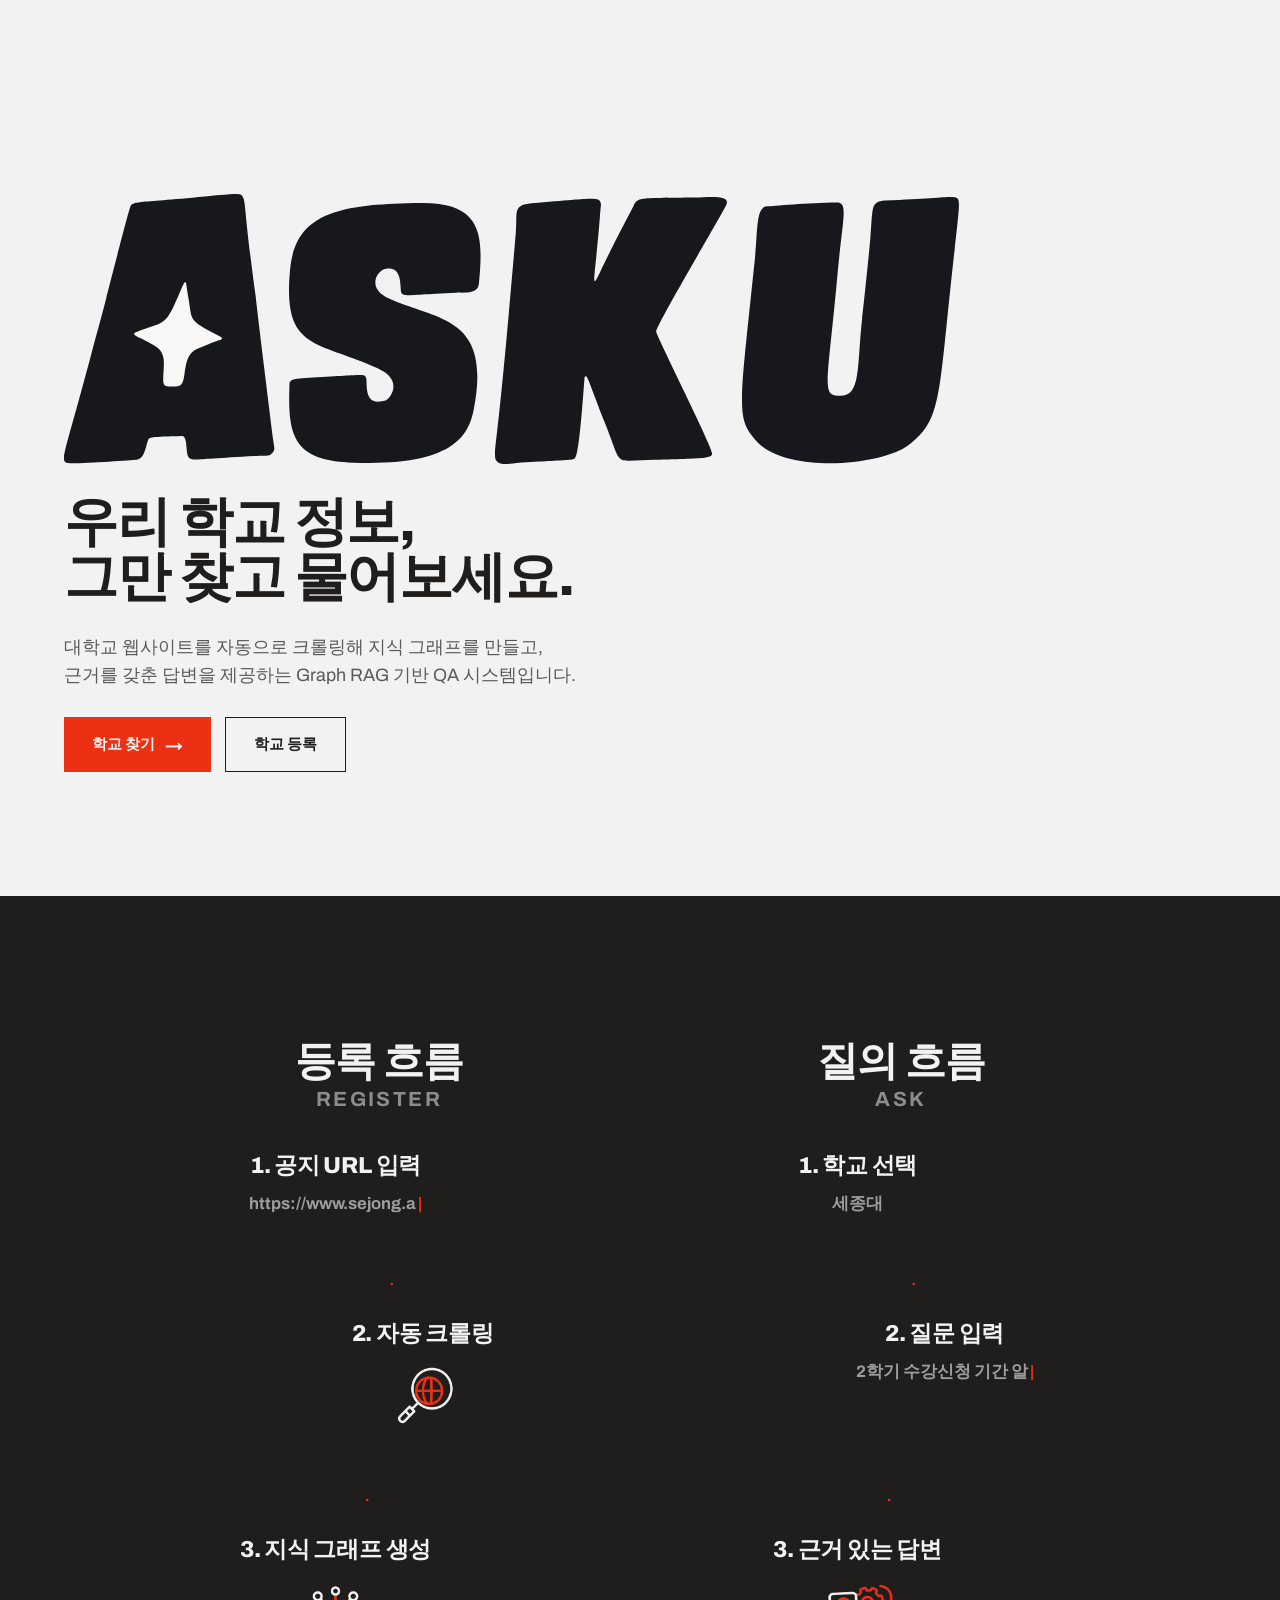
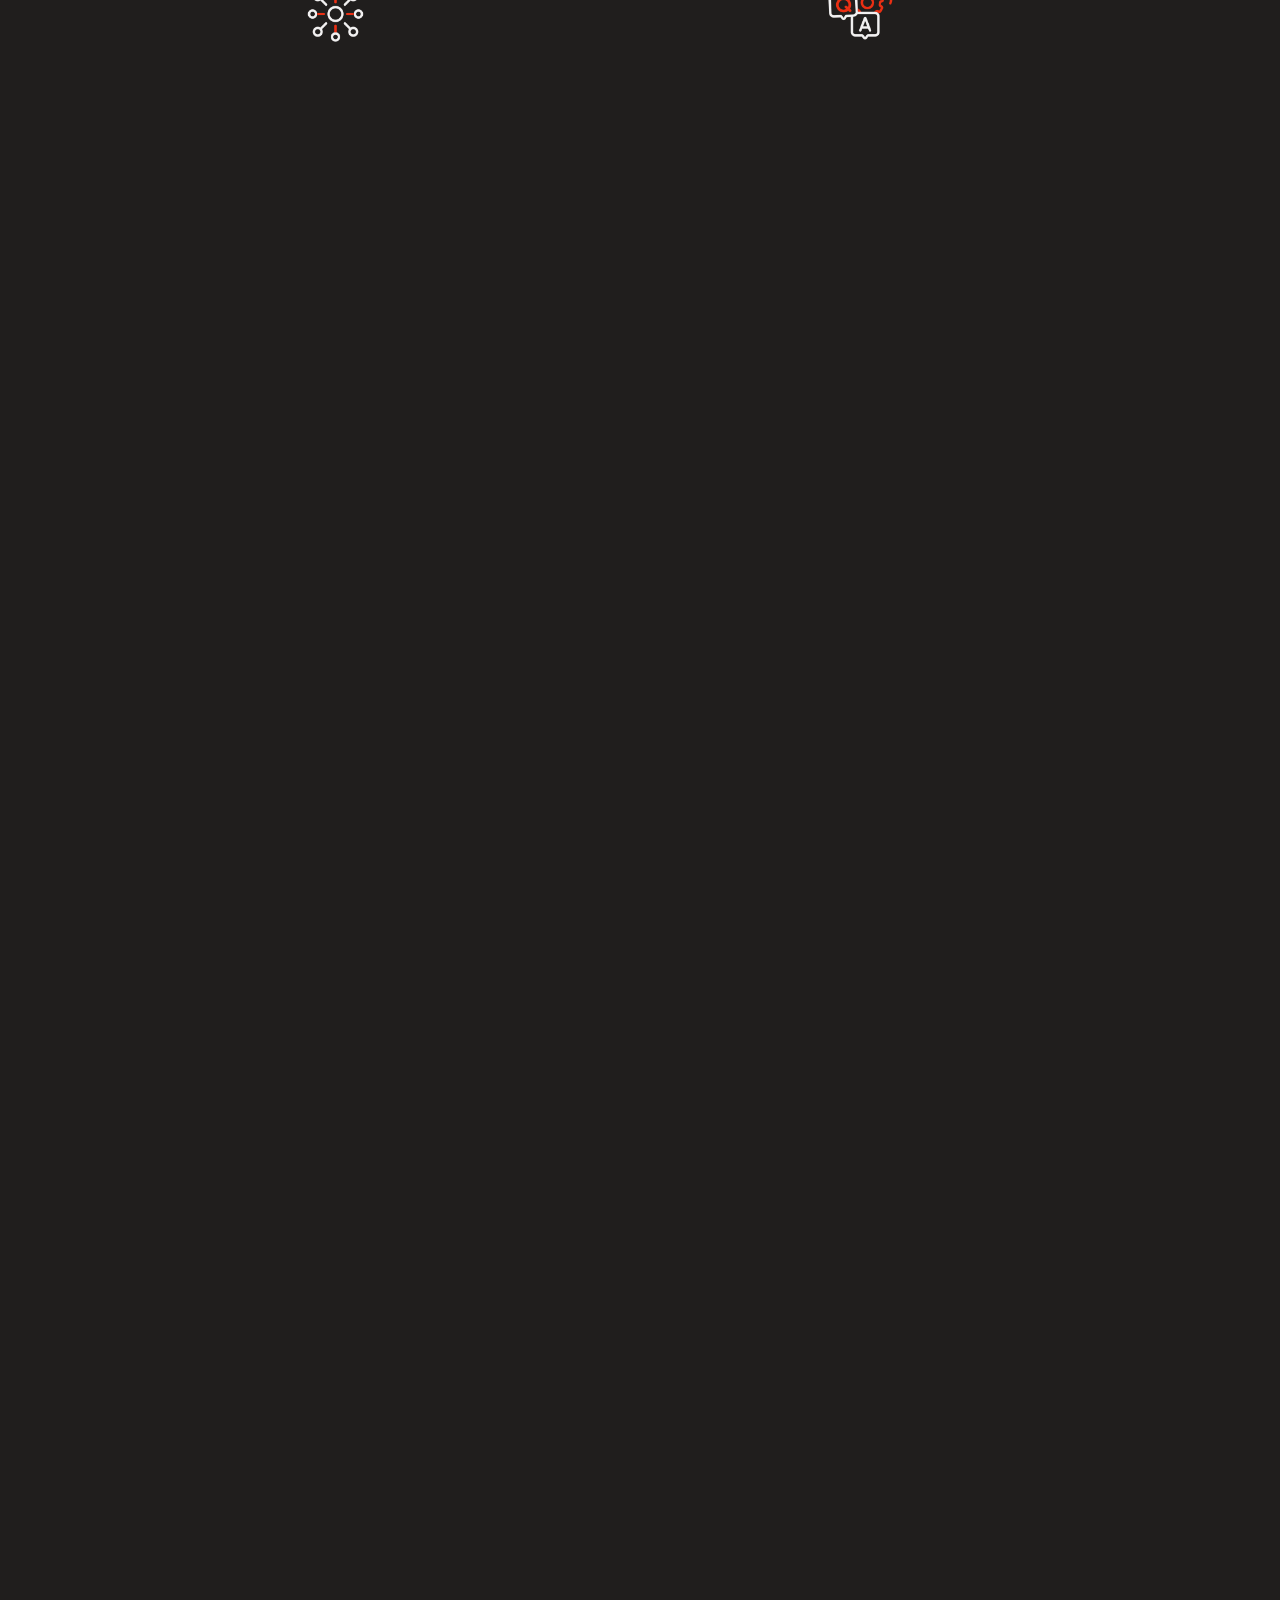
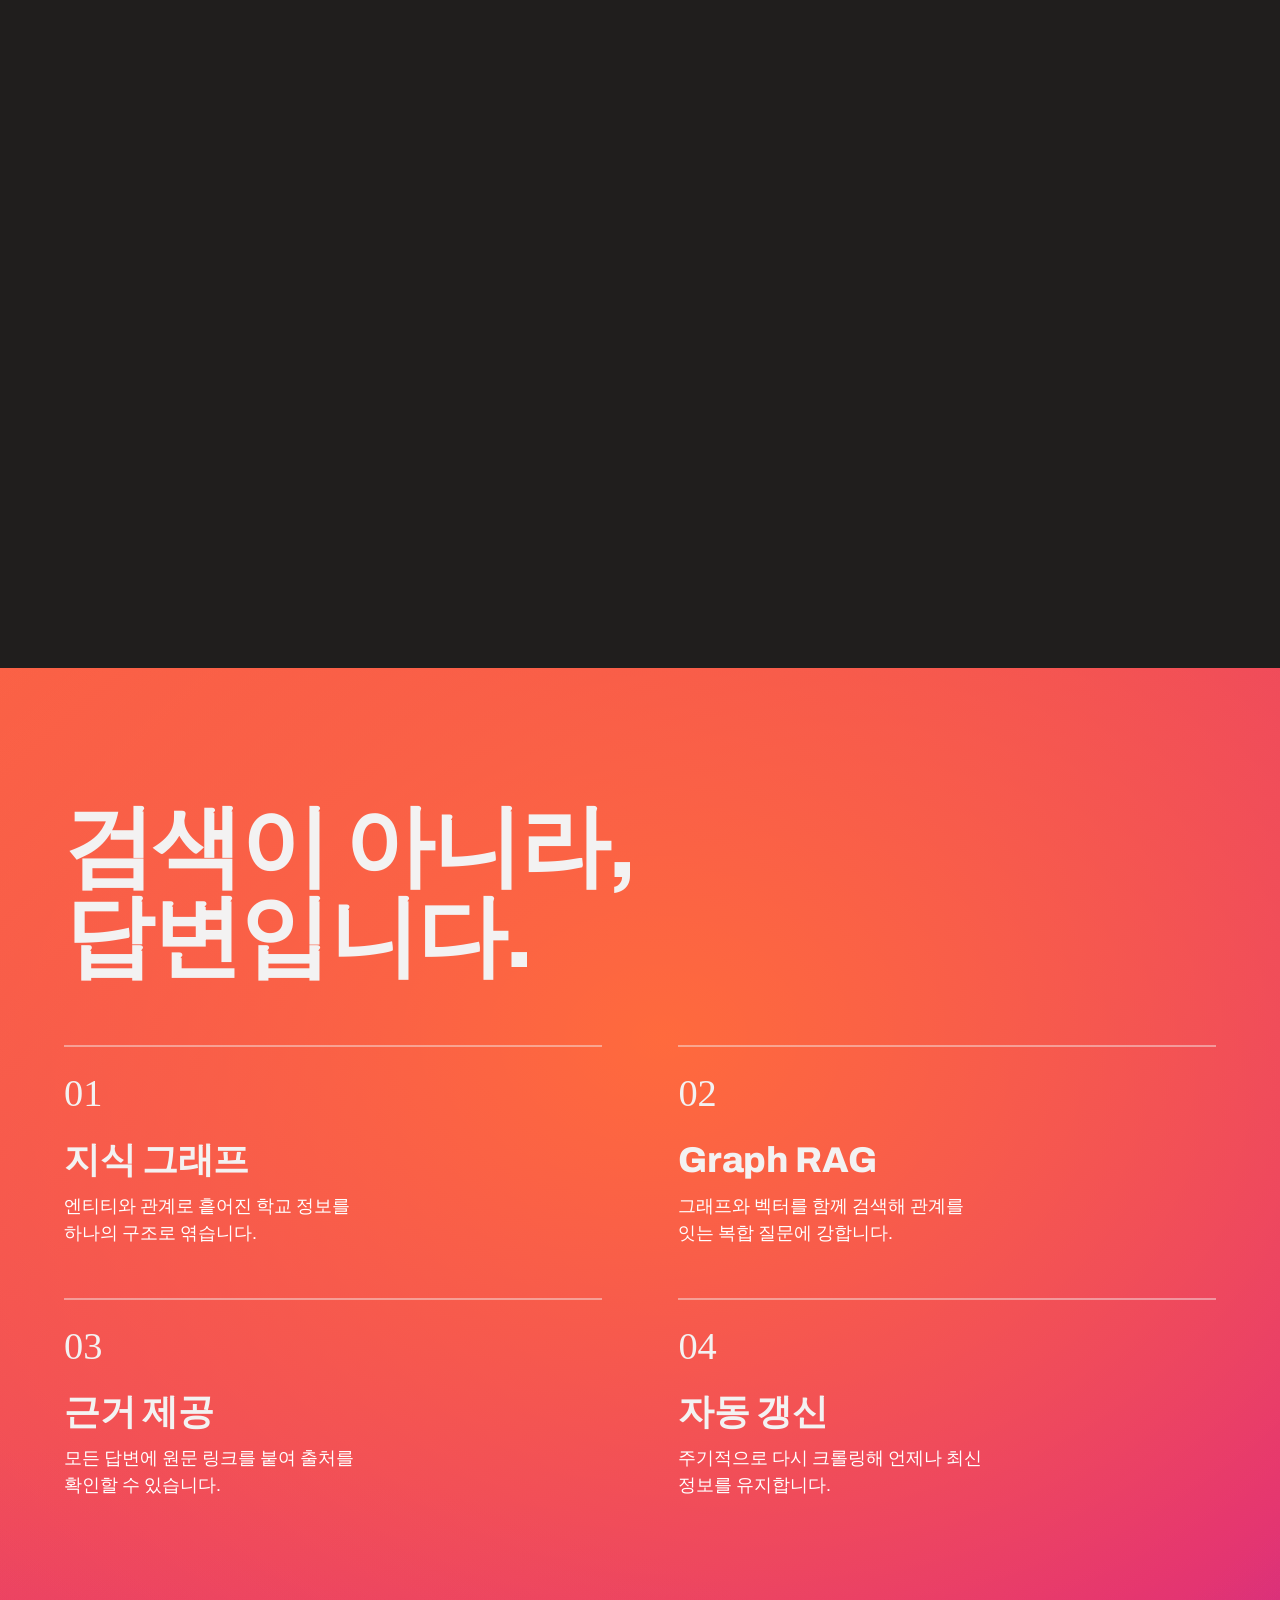
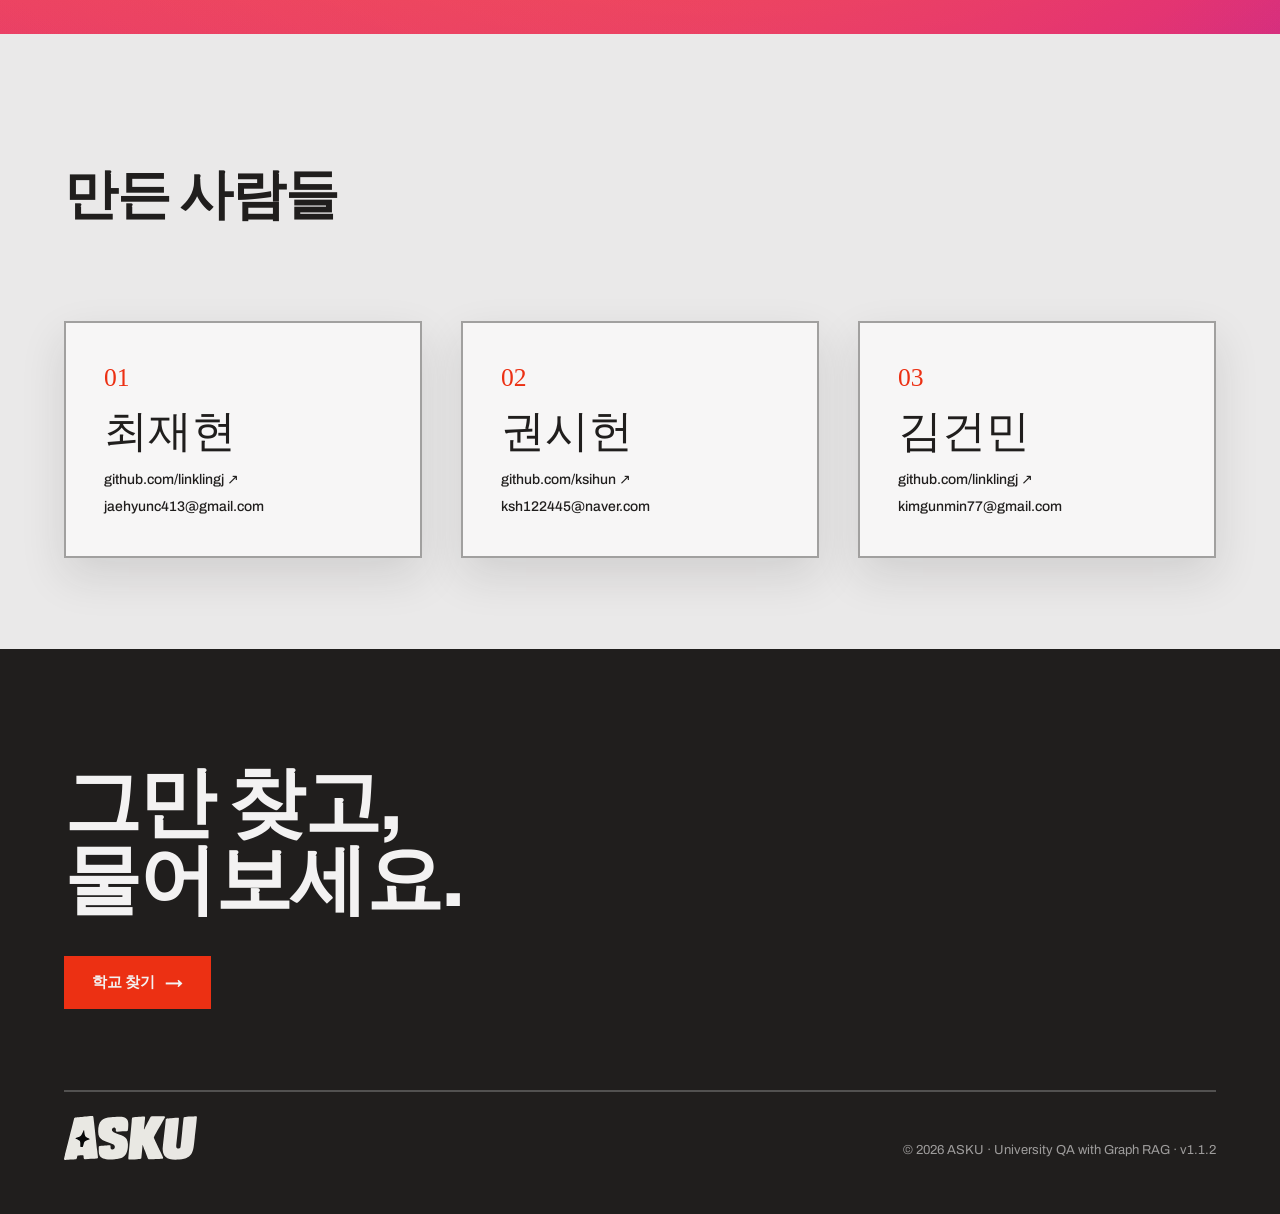
==== commit 66cb2bb6: "chore: 버전을 v1.1.2 로 올린다" ====
--- a/frontend/src/index.html
+++ b/frontend/src/index.html
@@ -203,7 +203,7 @@
     <div data-reveal style="transition-delay:.1s; margin-top:clamp(30px,4vh,44px);"><a href="find.html" class="btn-accent" style="display:inline-flex; align-items:center; gap:10px; background:var(--asku-accent,#ec3013); color:#f3f2f2; font-family:var(--font-heading); font-weight:800; font-size:15px; padding:15px 28px;">학교 찾기 <span style="font-size:18px; line-height:1;">→</span></a></div>
     <div style="display:flex; justify-content:space-between; align-items:flex-end; flex-wrap:wrap; gap:20px; margin-top:clamp(56px,9vh,96px); padding-top:24px; border-top:2px solid color-mix(in srgb,#f3f2f2 24%,transparent);">
       <img class="logo-ink" data-invert src="assets/logo_full.svg" alt="ASKU" style="display:block; height:clamp(26px,4vw,44px); width:auto;">
-      <span style="font-size:13px; color:color-mix(in srgb,#f3f2f2 60%,transparent);">© 2026 ASKU · University QA with Graph RAG · v1.1.1</span>
+      <span style="font-size:13px; color:color-mix(in srgb,#f3f2f2 60%,transparent);">© 2026 ASKU · University QA with Graph RAG · v1.1.2</span>
     </div>
   </footer>
 
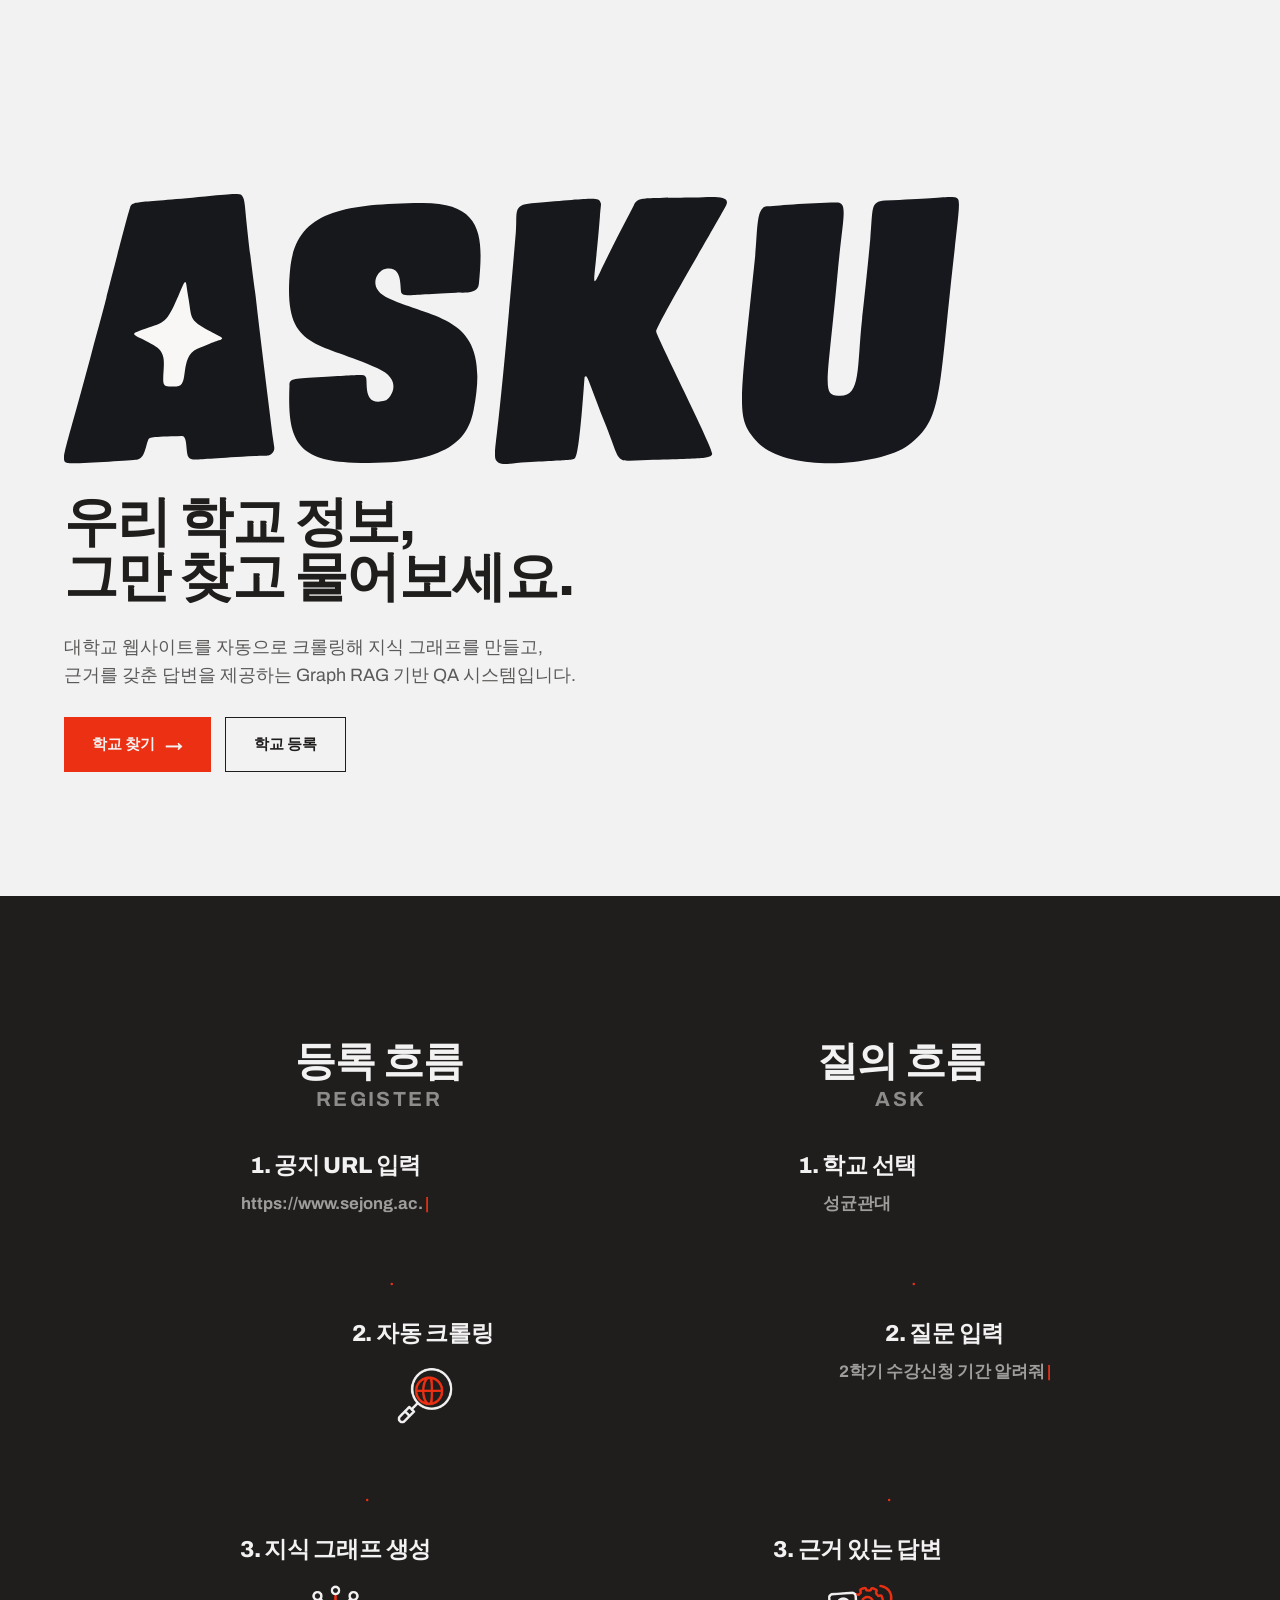
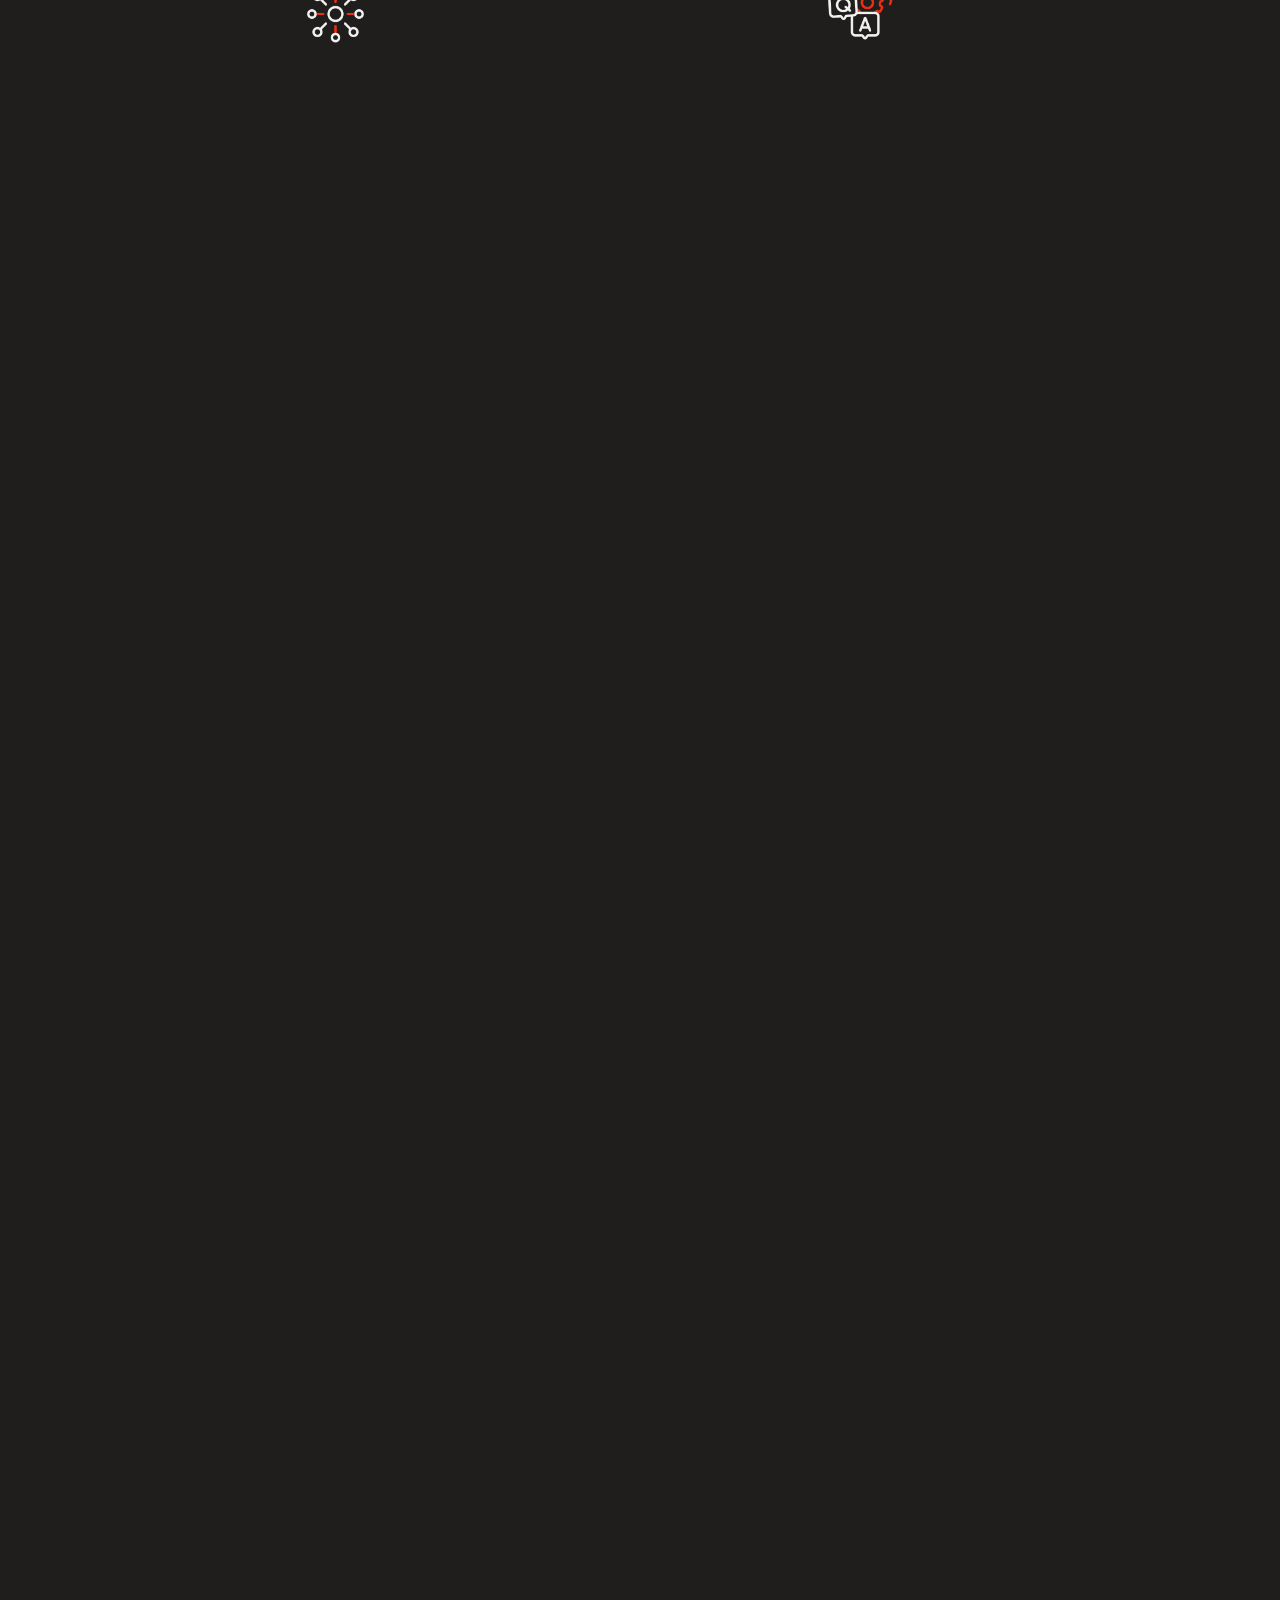
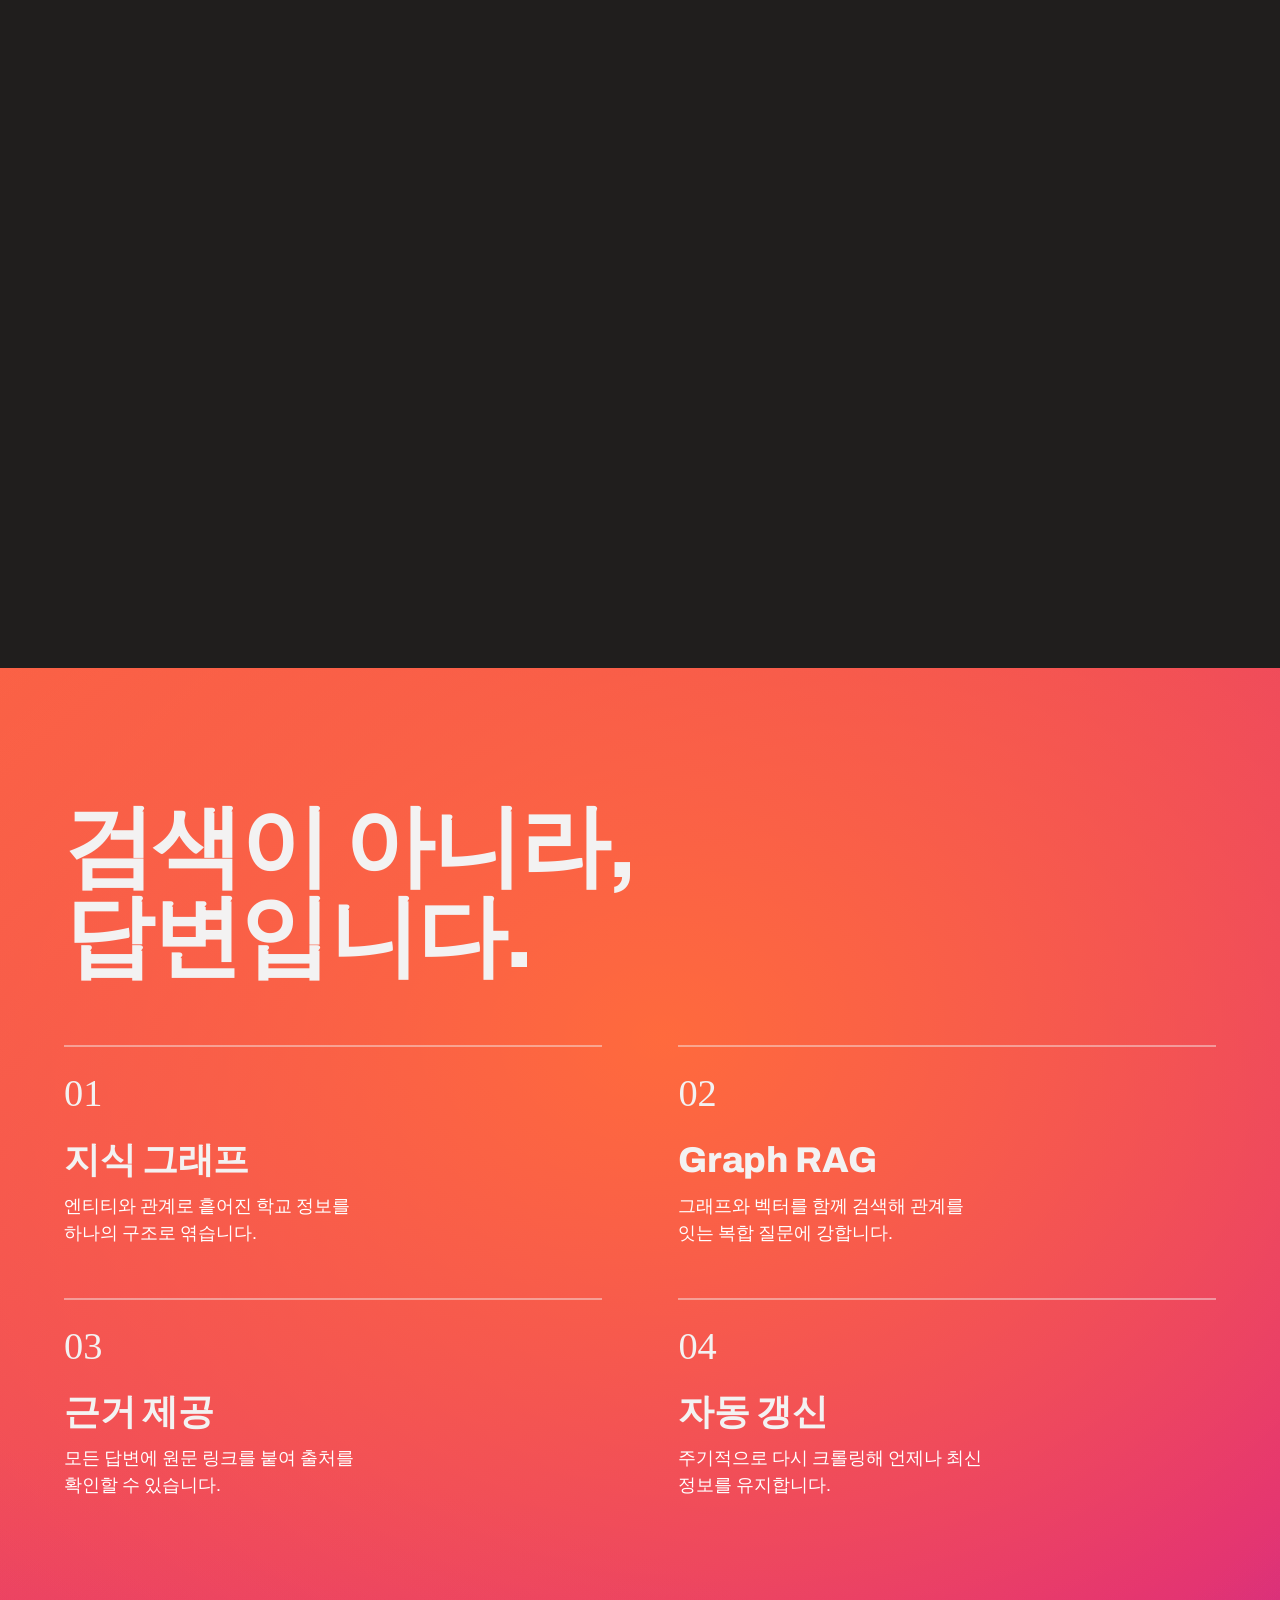
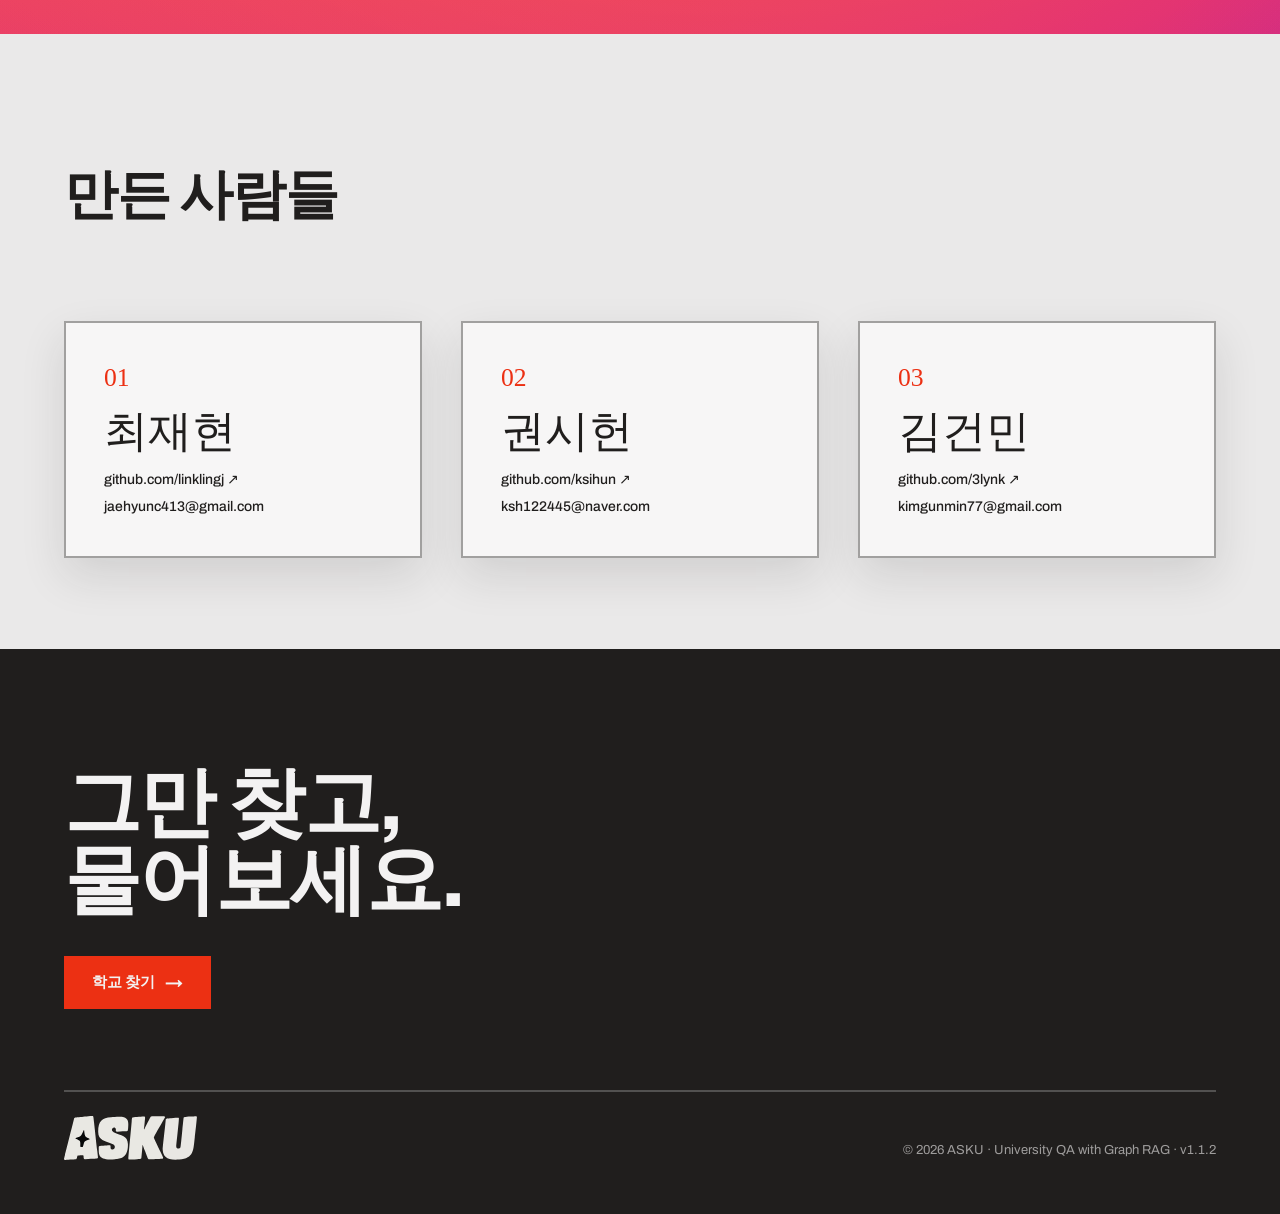
==== commit c875f377: "fix: 만든 사람들 카드의 GitHub 표시 주소와 메일 링크를 고친다 김건민 카드의 앵커 텍스트가 최재현 카드에서 복사된 값으로 남아 있어 링크는 3lynk 로 가지만 화면에는" ====
--- a/frontend/src/index.html
+++ b/frontend/src/index.html
@@ -184,14 +184,14 @@
         <span style="font-family:'Hostero'; font-size:clamp(34px,3.4vw,52px); line-height:.92;">권시헌</span>
         <span style="display:flex; flex-direction:column; gap:6px; align-items:flex-start; font-size:14px; font-weight:500; margin-top:auto;">
           <a href="https://github.com/ksihun" target="_blank" rel="noopener" style="color:#201e1d;" style-hover="color:var(--asku-accent,#ec3013)">github.com/ksihun ↗</a>
-          <a href="ksh122445@naver.com" style="color:#201e1d;" style-hover="color:var(--asku-accent,#ec3013)">ksh122445@naver.com</a>
+          <a href="mailto:ksh122445@naver.com" style="color:#201e1d;" style-hover="color:var(--asku-accent,#ec3013)">ksh122445@naver.com</a>
         </span>
     </div>
       <div class="dev-card" data-reveal style="transition-delay:.28s; display:flex; flex-direction:column; gap:14px; background:#f7f6f6; border:2px solid var(--color-divider); padding:clamp(24px,3vw,38px); box-shadow:0 18px 42px color-mix(in srgb,#201e1d 12%,transparent);">
         <span style="font-family:'Hostero'; font-size:clamp(20px,2vw,30px); color:var(--asku-accent,#ec3013);">03</span>
         <span style="font-family:'Hostero'; font-size:clamp(34px,3.4vw,52px); line-height:.92;">김건민</span>
         <span style="display:flex; flex-direction:column; gap:6px; align-items:flex-start; font-size:14px; font-weight:500; margin-top:auto;">
-          <a href="https://github.com/3lynk" target="_blank" rel="noopener" style="color:#201e1d;" style-hover="color:var(--asku-accent,#ec3013)">github.com/linklingj ↗</a>
+          <a href="https://github.com/3lynk" target="_blank" rel="noopener" style="color:#201e1d;" style-hover="color:var(--asku-accent,#ec3013)">github.com/3lynk ↗</a>
           <a href="mailto:kimgunmin77@gmail.com" style="color:#201e1d;" style-hover="color:var(--asku-accent,#ec3013)">kimgunmin77@gmail.com</a>
         </span>
       </div>
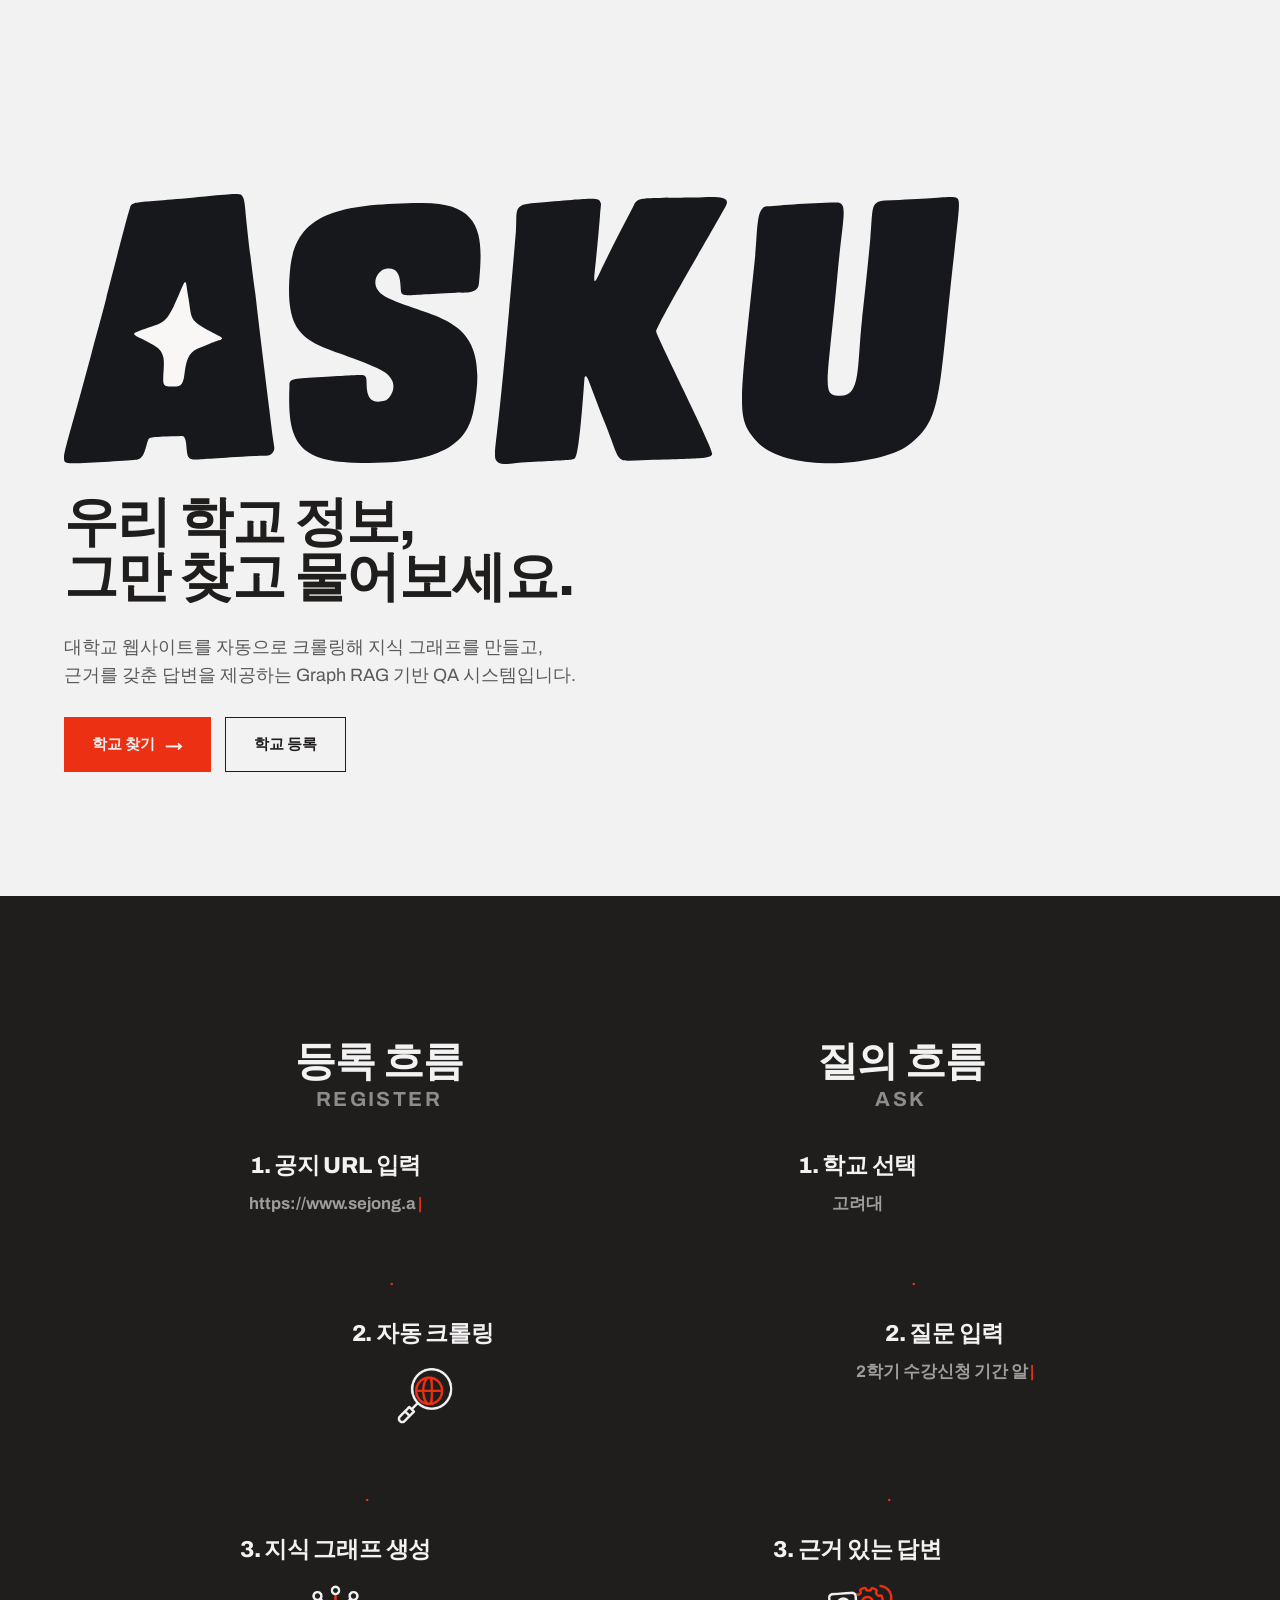
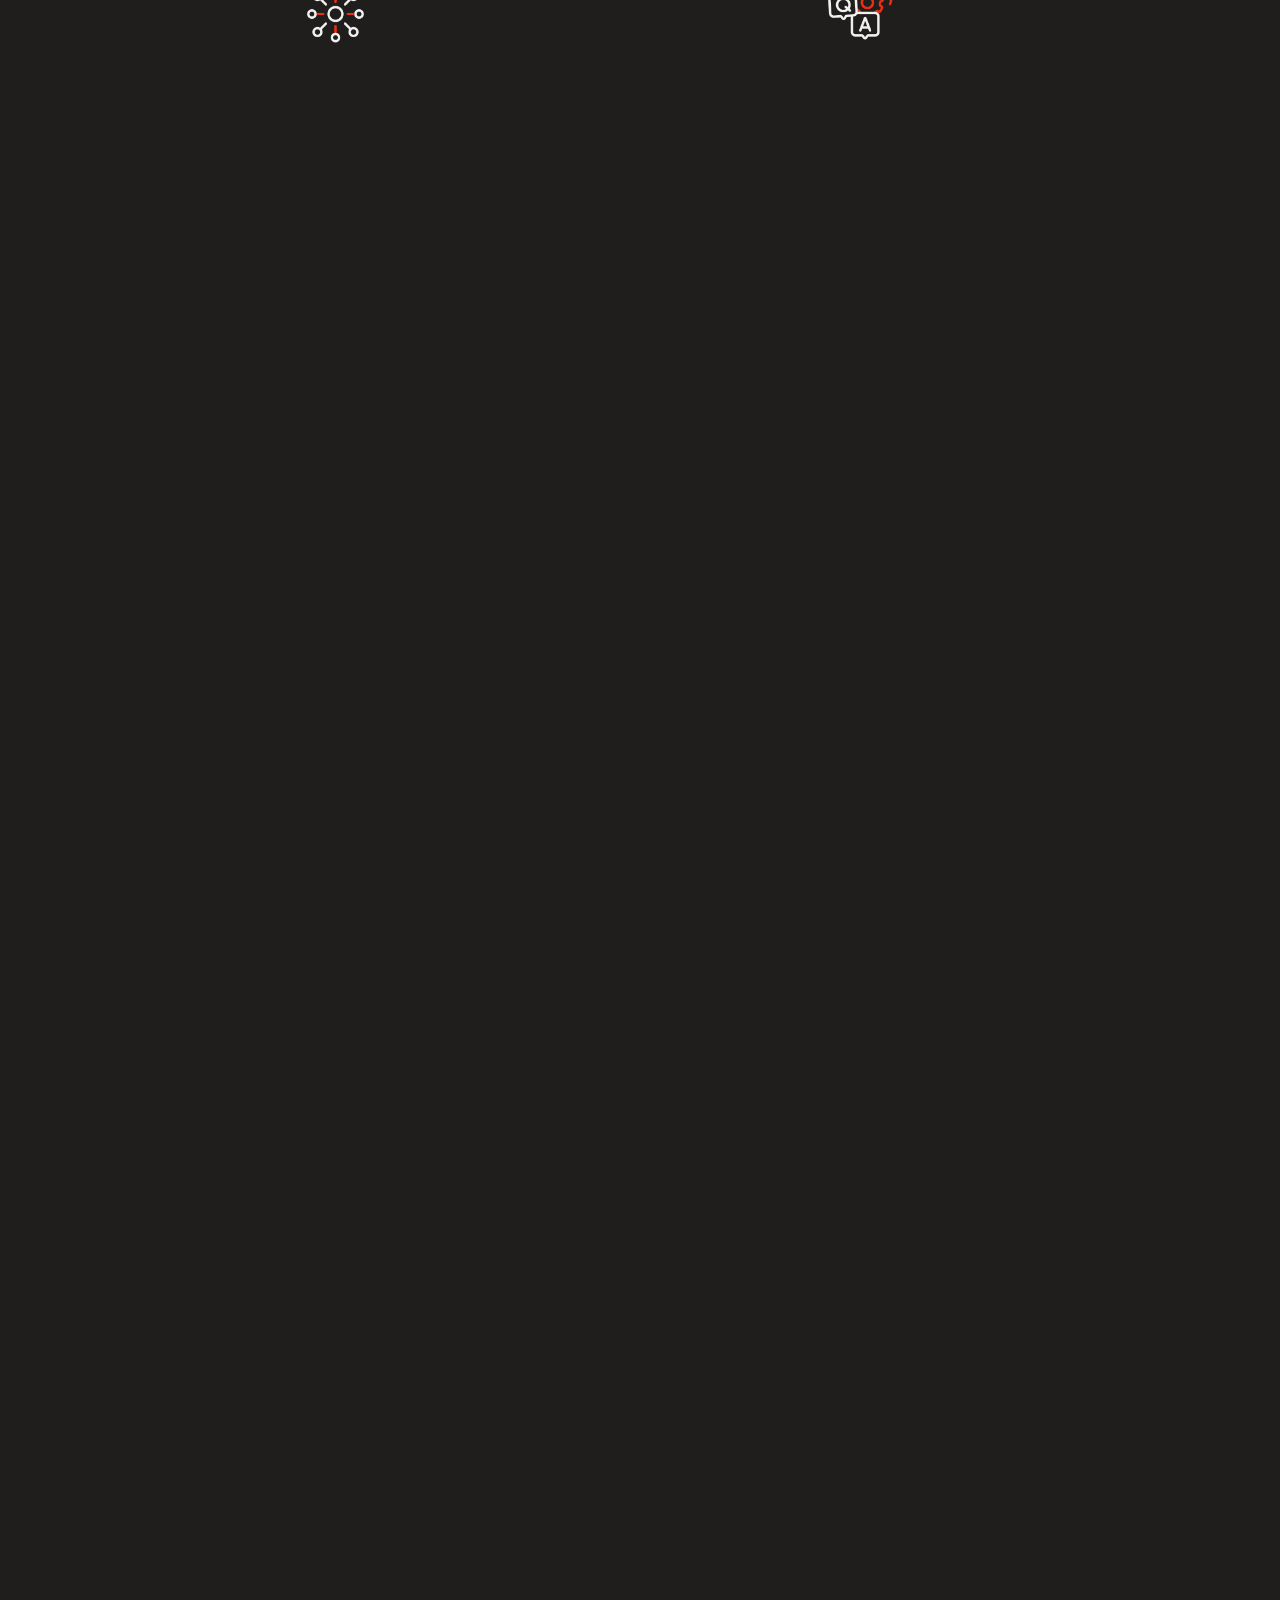
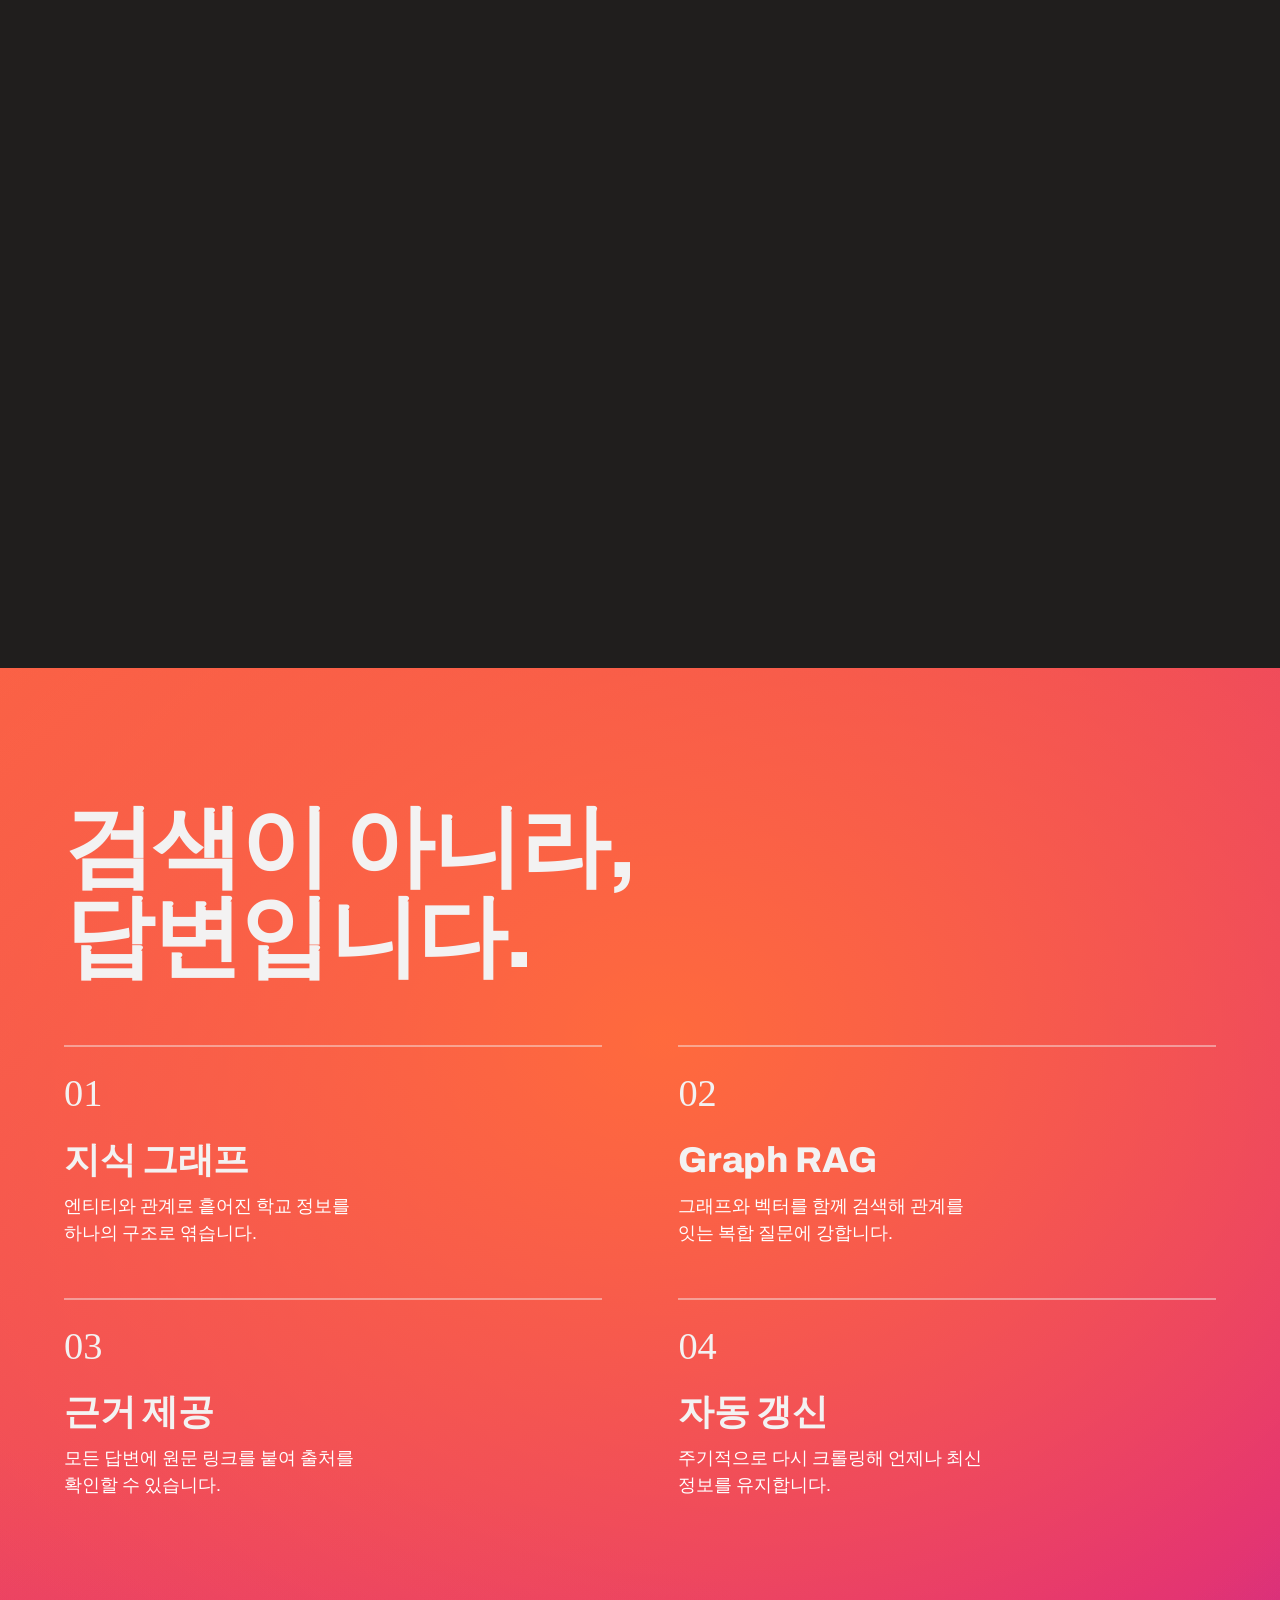
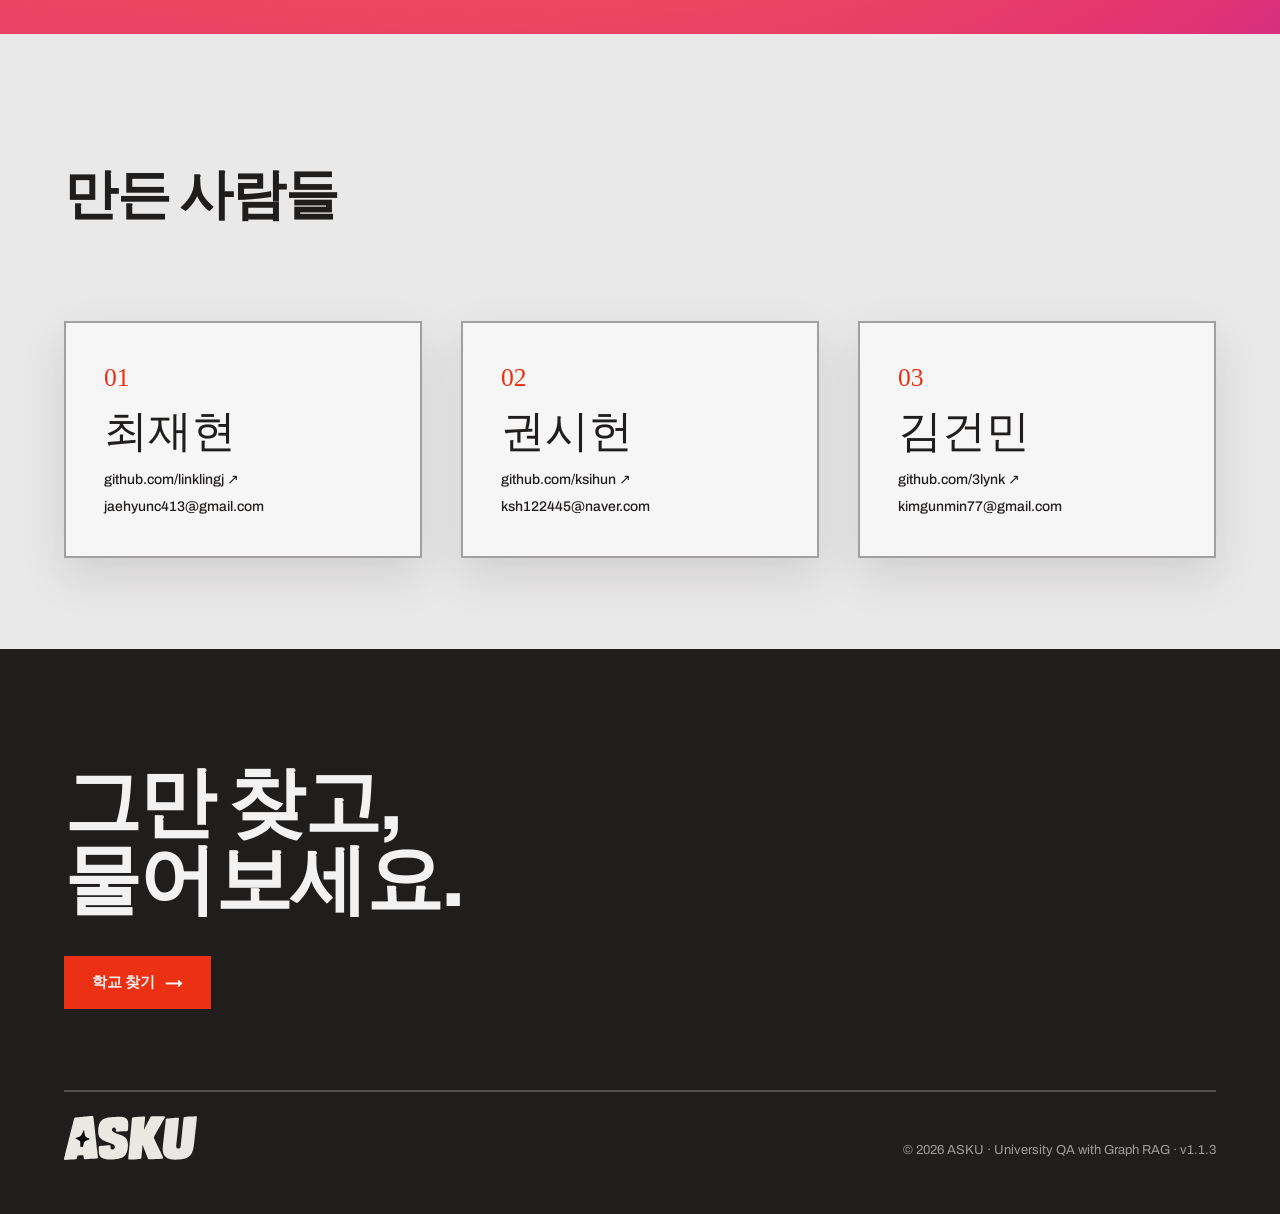
==== commit 810e1d60: "fix: 첫 질문 지연 안내를 띄우고 답변 카드 머리말을 걷어낸다 - 세션의 첫 질문에만 임베딩 모델 로드로 느릴 수 있다는 안내를 대기 카드에 표시 - 답변 카드의 "ASKU 답" ====
--- a/frontend/src/index.html
+++ b/frontend/src/index.html
@@ -203,7 +203,7 @@
     <div data-reveal style="transition-delay:.1s; margin-top:clamp(30px,4vh,44px);"><a href="find.html" class="btn-accent" style="display:inline-flex; align-items:center; gap:10px; background:var(--asku-accent,#ec3013); color:#f3f2f2; font-family:var(--font-heading); font-weight:800; font-size:15px; padding:15px 28px;">학교 찾기 <span style="font-size:18px; line-height:1;">→</span></a></div>
     <div style="display:flex; justify-content:space-between; align-items:flex-end; flex-wrap:wrap; gap:20px; margin-top:clamp(56px,9vh,96px); padding-top:24px; border-top:2px solid color-mix(in srgb,#f3f2f2 24%,transparent);">
       <img class="logo-ink" data-invert src="assets/logo_full.svg" alt="ASKU" style="display:block; height:clamp(26px,4vw,44px); width:auto;">
-      <span style="font-size:13px; color:color-mix(in srgb,#f3f2f2 60%,transparent);">© 2026 ASKU · University QA with Graph RAG · v1.1.2</span>
+      <span style="font-size:13px; color:color-mix(in srgb,#f3f2f2 60%,transparent);">© 2026 ASKU · University QA with Graph RAG · v1.1.3</span>
     </div>
   </footer>
 
